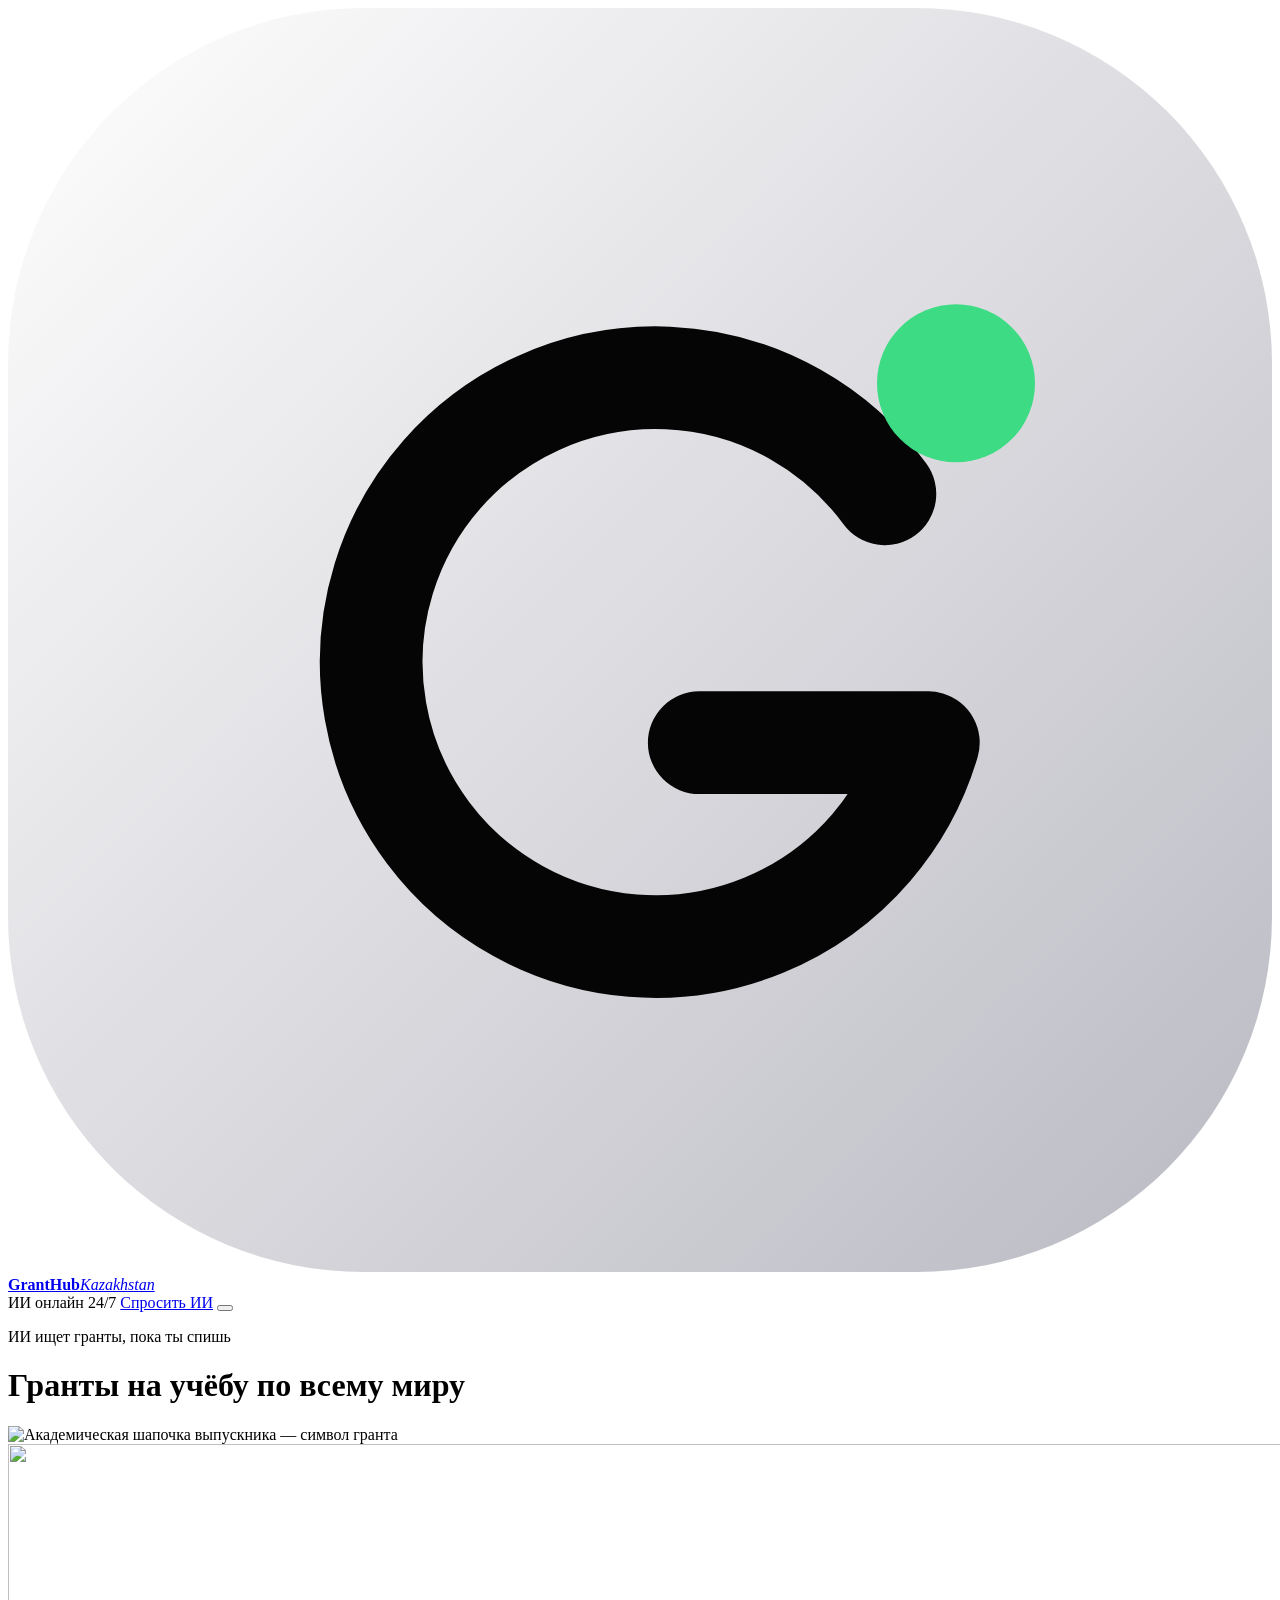
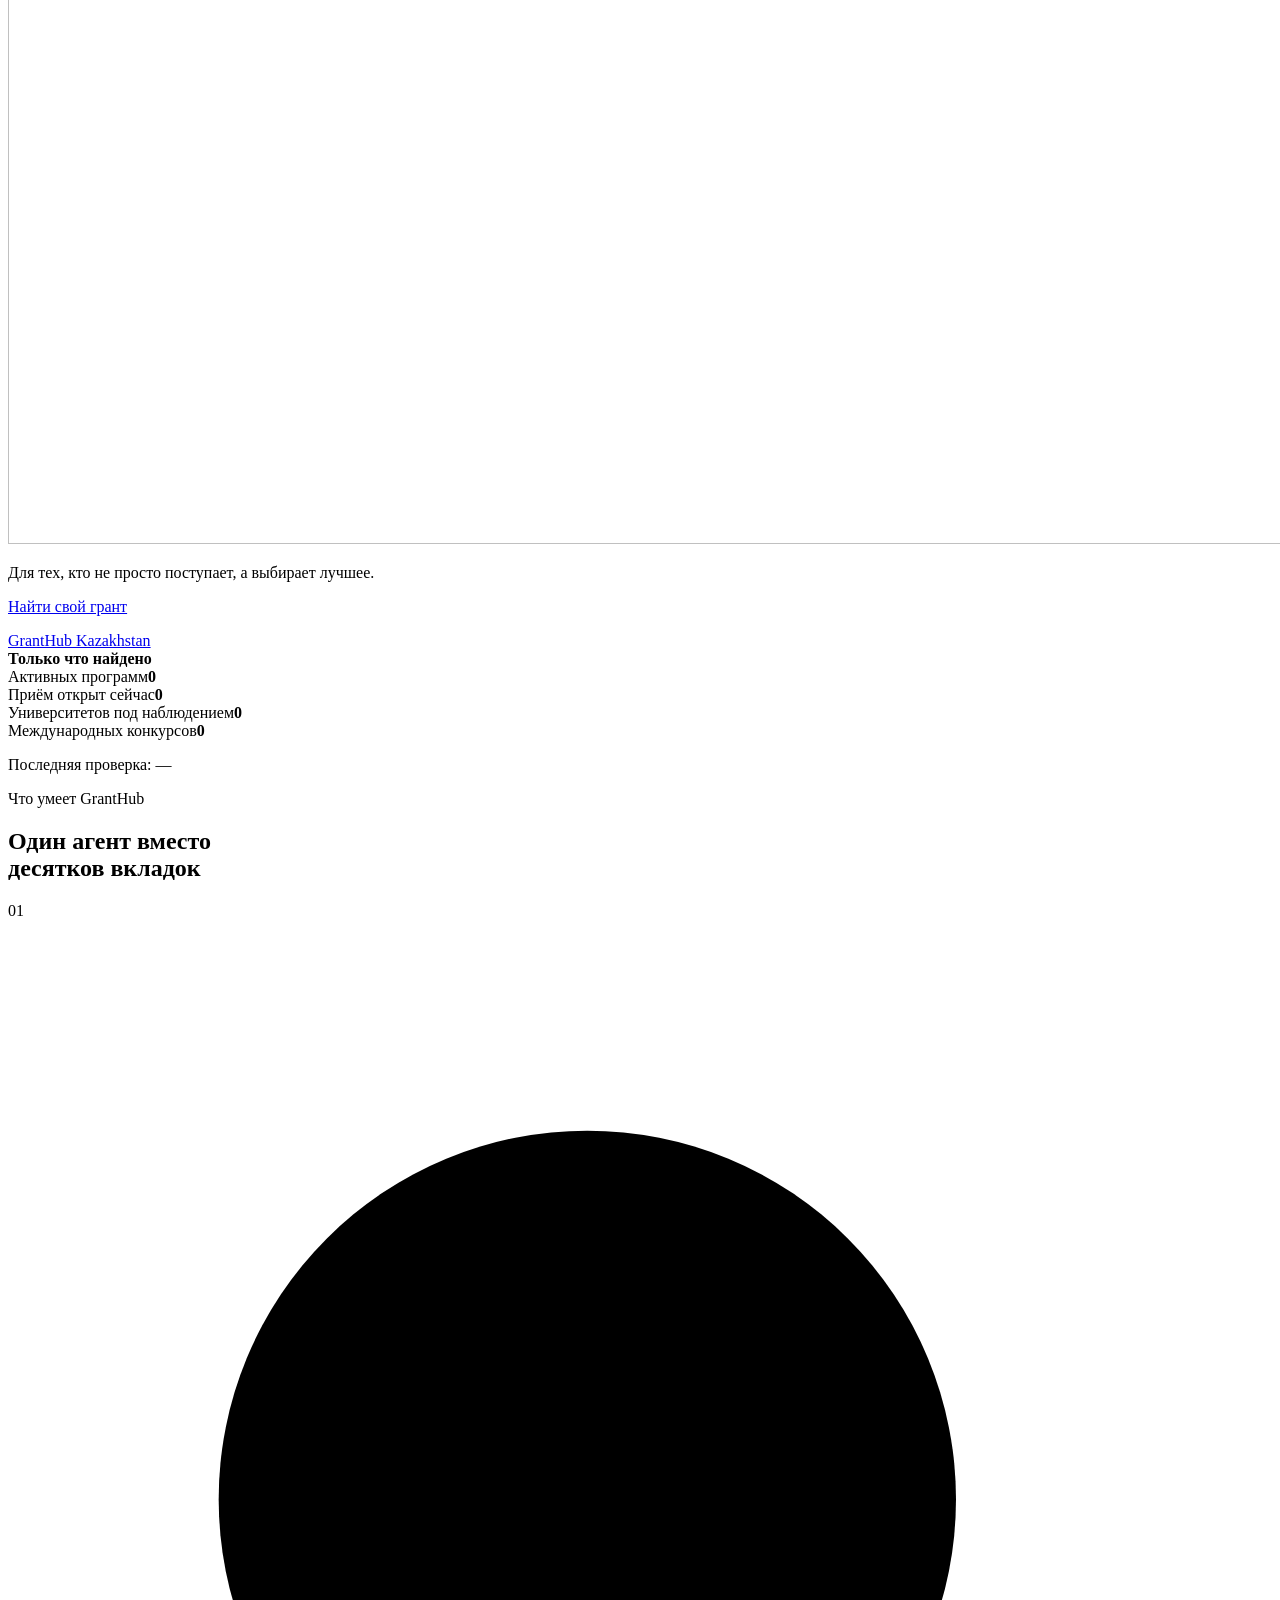
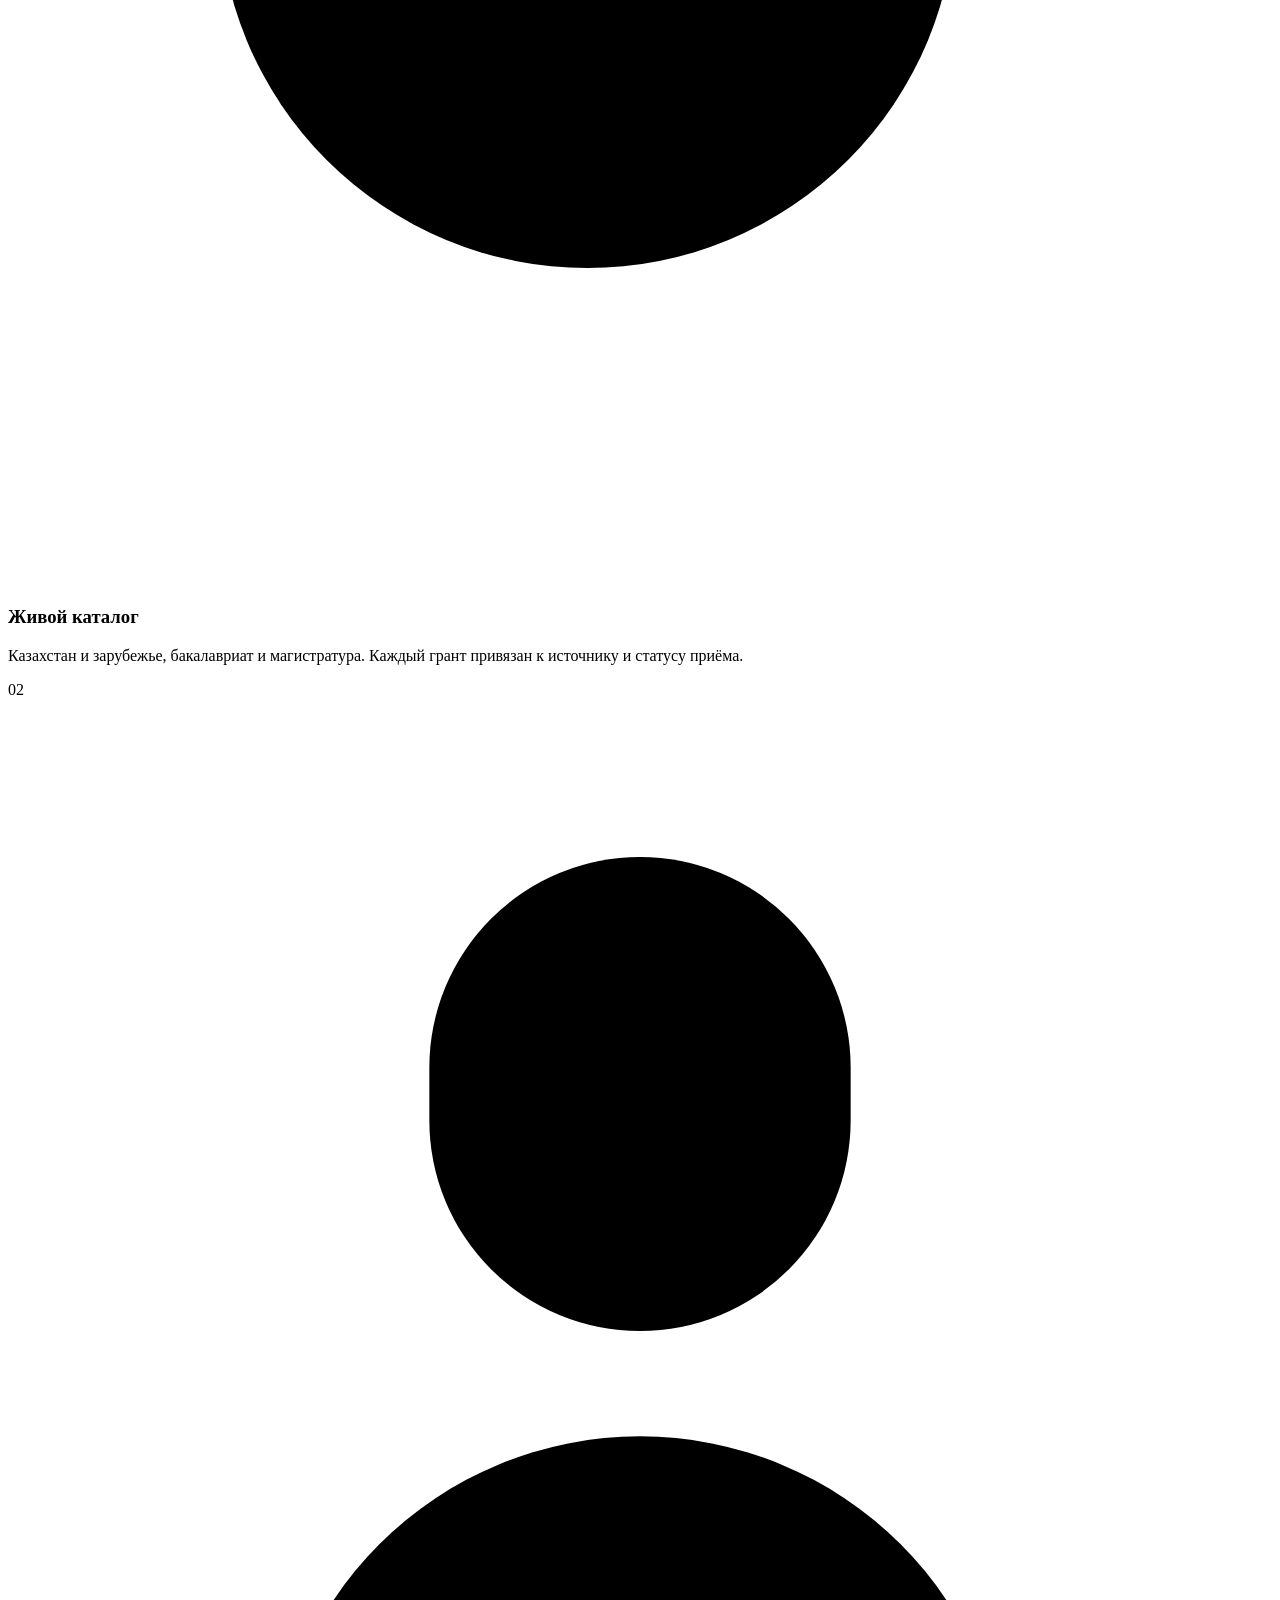
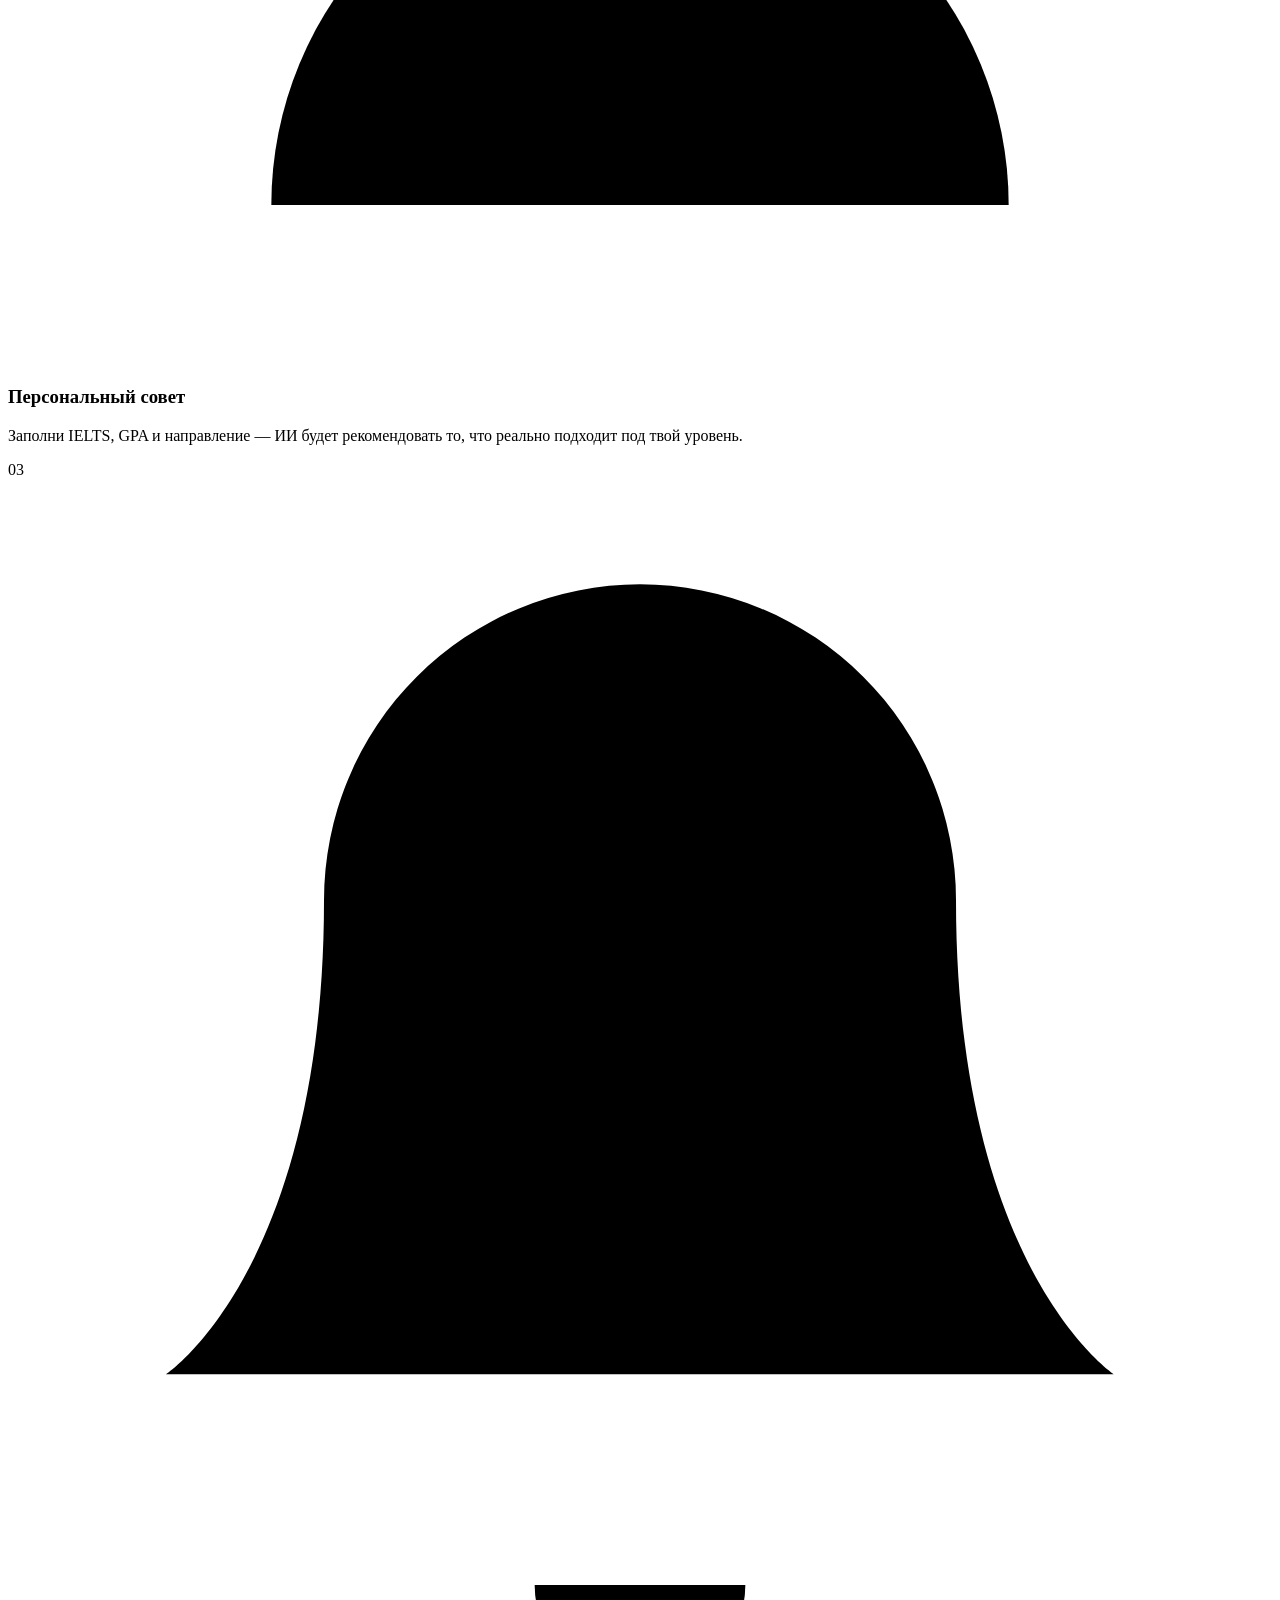
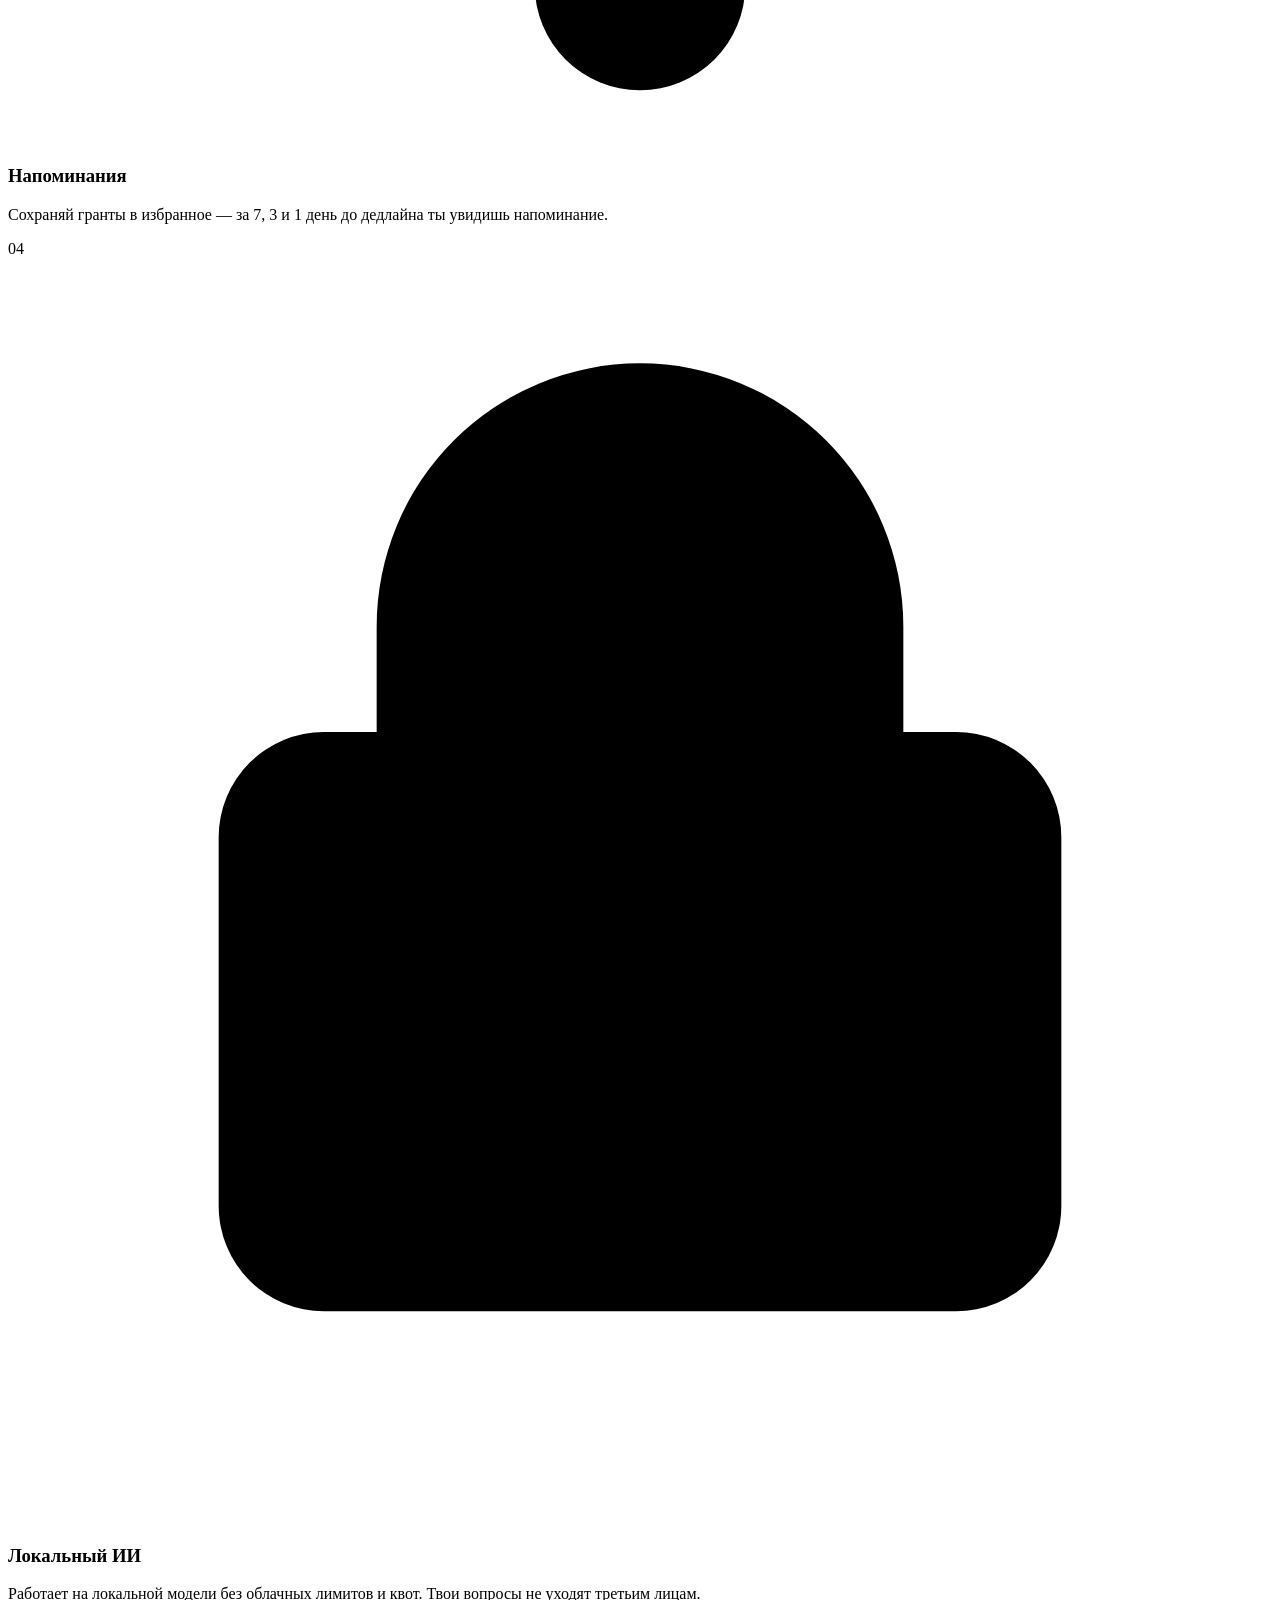
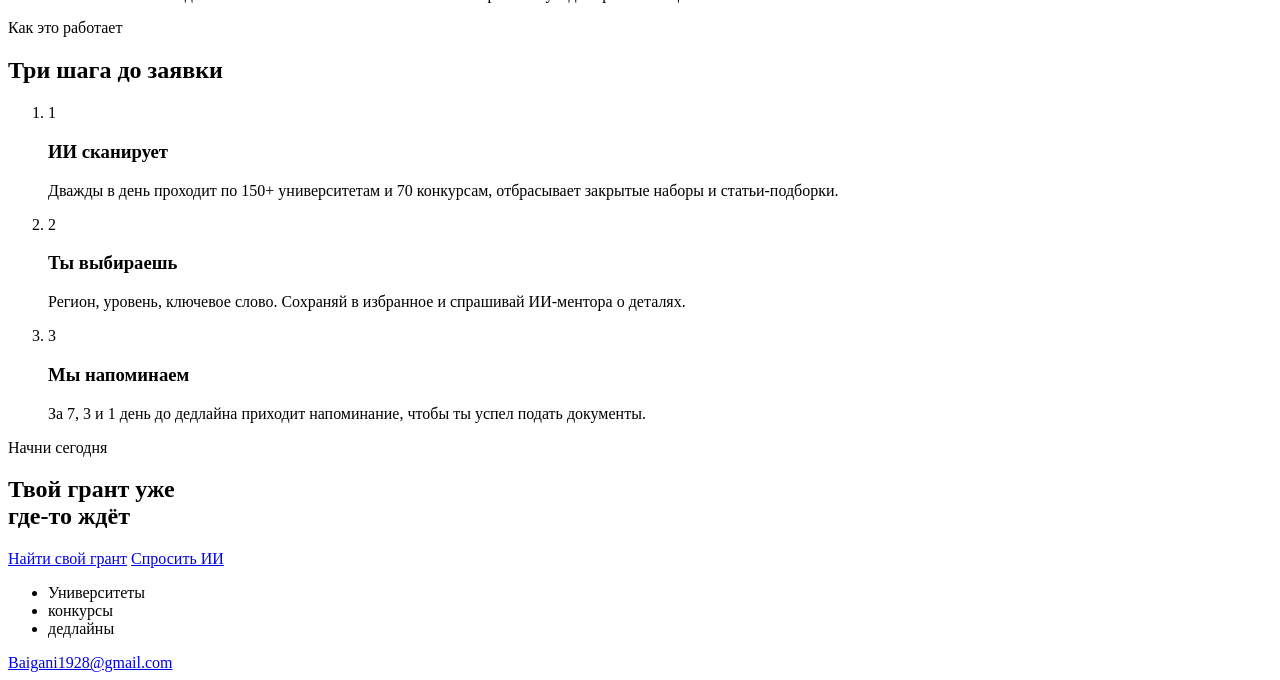
==== website/static/landing/index.html @ 039bab93 "GrantHub: бот, сайт и сканер грантов Текущее состояние проекта: каталог с разделением Казахстан/зару" ====
<!DOCTYPE html>
<html lang="ru">
<head>
<meta charset="UTF-8">
<meta name="viewport" content="width=device-width, initial-scale=1.0">
<title>GrantHub — гранты на учёбу по всему миру</title>
<meta name="description" content="ИИ-агент, который дважды в день сканирует 150+ университетов и 70 международных конкурсов и находит гранты и стипендии для тебя.">
<link rel="preconnect" href="https://fonts.googleapis.com">
<link rel="preconnect" href="https://fonts.gstatic.com" crossorigin>
<link href="https://fonts.googleapis.com/css2?family=Inter:wght@300;400;500&display=swap" rel="stylesheet">
<script src="https://cdn.tailwindcss.com"></script>
<script>
  tailwind.config = {
    theme: { extend: {
      fontFamily: { sans: ['Inter', 'system-ui', 'sans-serif'] },
      colors: { ink: '#050505', online: '#3ddc84', accent: '#f5b301' },
      letterSpacing: { tightest: '-0.03em', wide2: '0.15em' },
    } },
  };
</script>
<link rel="stylesheet" href="/static/landing/landing.css?v=7">
<link rel="icon" href="data:image/svg+xml,<svg xmlns='http://www.w3.org/2000/svg' viewBox='0 0 100 100'><text y='.9em' font-size='90'>🎓</text></svg>">
</head>
<body class="bg-ink text-white font-sans antialiased">

<!-- Blurred, darkened copy of the screen behind the framed "screen" (mockup effect) -->
<div class="mockup-bg" aria-hidden="true">
  <div class="mockup-bg__inner" id="mockupBg"></div>
</div>

<!-- Intro overlay: page starts blurred & dark, then de-blurs -->
<div class="intro" id="intro" aria-hidden="true"></div>

<div class="stage">
  <div class="screen" id="screen">
    <div class="screen__vignette" aria-hidden="true"></div>
    <div class="screen__glow" aria-hidden="true"></div>

    <!-- ================= NAVBAR ================= -->
    <header class="nav" id="nav">
      <a href="#" class="nav__brand" data-t="brandLink" aria-label="GrantHub">
        <span class="nav__logo" aria-hidden="true"><svg class="logo" viewBox="0 0 32 32" aria-hidden="true"><defs><linearGradient id="lgl" x1="0" y1="0" x2="1" y2="1"><stop offset="0" stop-color="#ffffff"/><stop offset="1" stop-color="#b9b9c2"/></linearGradient></defs><rect width="32" height="32" rx="9" fill="url(#lgl)"/><path d="M22.2 12.3a7.2 7.2 0 1 0 1.1 6.3H17.5" fill="none" stroke="#050505" stroke-width="2.6" stroke-linecap="round" stroke-linejoin="round"/><circle cx="24" cy="9.5" r="2" fill="#3ddc84"/></svg></span>
        <span class="nav__brand-text"><b data-t="brandTop">GrantHub</b><i data-t="brandBottom">Kazakhstan</i></span>
      </a>

      <nav class="nav__links" id="navLinks" aria-label="Основное меню"></nav>

      <div class="nav__right">
        <span class="pill pill--dark"><span class="dot-online" aria-hidden="true"></span><span data-t="concierge">ИИ онлайн 24/7</span></span>
        <span id="langBox"></span>
        <a class="pill pill--white" id="navCta" data-t="navCta" href="/app#chat">Спросить ИИ</a>
        <button class="burger" id="burger" aria-label="Меню" aria-expanded="false"><span></span><span></span></button>
      </div>
    </header>

    <!-- Mobile menu -->
    <div class="mobile-menu" id="mobileMenu" hidden></div>

    <!-- ================= HERO ================= -->
    <main class="hero">
      <p class="hero__eyebrow" id="eyebrow" data-t="eyebrow">ИИ ищет гранты, пока ты спишь</p>

      <h1 class="hero__title" id="title">
        <span class="hero__line"><span data-t="titleLine1">Гранты на учёбу</span></span>
        <span class="hero__line"><span data-t="titleLine2">по всему миру</span></span>
      </h1>

      <!-- Hero object (replace /static/landing/assets/hero.png with your own transparent PNG) -->
      <div class="hero__object" id="heroObject">
        <div class="dust" id="dust" aria-hidden="true"></div>
        <img id="heroImg" class="hero__img" src="/static/landing/assets/hero.svg" alt="Академическая шапочка выпускника — символ гранта" loading="eager" decoding="async" width="1600" height="700">
        <div class="hero__reflection" id="reflection" aria-hidden="true">
          <img class="hero__img" src="/static/landing/assets/hero.svg" alt="" aria-hidden="true" loading="lazy" decoding="async" width="1600" height="700">
        </div>
      </div>

      <!-- Glass cards -->
      <aside class="cards" id="cards" aria-label="Ключевые цифры"></aside>
      <p class="hero__note" id="note" data-t="note">Для тех, кто не просто поступает, а выбирает лучшее.</p>

      <!-- CTA -->
      <a class="cta" id="cta" data-t="cta" href="/app#catalog">Найти свой грант</a>
    </main>

    <!-- ================= CONTACT SLIDE ================= -->
    <div class="slide" id="contactSlide" hidden role="dialog" aria-modal="true" aria-labelledby="contactTitle">
      <div class="slide__panel">
        <button class="slide__close" id="contactClose" aria-label="Закрыть"><span></span><span></span></button>
        <span class="chip-ol"><span class="dot-online" aria-hidden="true"></span>Отвечаем в течение дня</span>
        <h2 class="slide__title" id="contactTitle">Свяжись с нами</h2>
        <p class="slide__text" id="contactText"></p>
        <a class="slide__email" id="contactEmail" href="#"></a>
        <div class="slide__actions">
          <button class="pill pill--white" id="copyEmail">Скопировать почту</button>
          <a class="pill pill--dark" id="contactTg" href="#" target="_blank" rel="noopener">Telegram-бот</a>
        </div>
        <ul class="slide__meta"><li>Казахстан</li><li>GrantHub Kazakhstan</li></ul>
      </div>
    </div>

    <!-- ================= FOOTER ROW ================= -->
    <footer class="foot" id="foot">
      <ul class="foot__words" id="footWords"></ul>
      <a href="#" class="foot__brand" data-t="footBrand">GrantHub Kazakhstan</a>
    </footer>
  </div>
</div>

<!-- ================= BELOW THE FOLD: stats, features, how it works, CTA ================= -->
<section class="below" id="info">
  <div class="wrap">
    <div class="live rv" id="live">
      <div class="live__head"><span class="live__dot"></span><b id="liveTitle">Только что найдено</b><span class="live__scan" id="liveScan"></span></div>
      <div class="live__track"><div class="live__marquee" id="liveMarquee"></div></div>
    </div>
  </div>
  <div class="wrap">
    <div class="stats" id="stats">
      <div class="stat-card rv"><span class="stat-label">Активных программ</span><b class="stat-num" data-count="active_total">0</b></div>
      <div class="stat-card rv"><span class="stat-label">Приём открыт сейчас</span><b class="stat-num stat-num--green" data-count="open_now">0</b></div>
      <div class="stat-card rv"><span class="stat-label">Университетов под наблюдением</span><b class="stat-num" data-count="universities">0</b></div>
      <div class="stat-card rv"><span class="stat-label">Международных конкурсов</span><b class="stat-num" data-count="programs">0</b></div>
    </div>
    <p class="stats-foot rv" id="statsFoot">Последняя проверка: —</p>
  </div>

  <div class="wrap">
    <header class="sec-head rv">
      <p class="sec-eyebrow">Что умеет GrantHub</p>
      <h2 class="sec-title">Один агент вместо<br>десятков вкладок</h2>
    </header>
    <div class="features">
      <article class="feat rv">
        <span class="feat-idx">01</span>
        <span class="feat-icon"><svg viewBox="0 0 24 24"><circle cx="11" cy="11" r="7"/><path d="m20 20-3.5-3.5"/></svg></span>
        <h3>Живой каталог</h3><p>Казахстан и зарубежье, бакалавриат и магистратура. Каждый грант привязан к источнику и статусу приёма.</p>
      </article>
      <article class="feat rv">
        <span class="feat-idx">02</span>
        <span class="feat-icon"><svg viewBox="0 0 24 24"><path d="M12 3a4 4 0 0 1 4 4v1a4 4 0 0 1-8 0V7a4 4 0 0 1 4-4Z"/><path d="M5 21a7 7 0 0 1 14 0"/></svg></span>
        <h3>Персональный совет</h3><p>Заполни IELTS, GPA и направление — ИИ будет рекомендовать то, что реально подходит под твой уровень.</p>
      </article>
      <article class="feat rv">
        <span class="feat-idx">03</span>
        <span class="feat-icon"><svg viewBox="0 0 24 24"><path d="M6 8a6 6 0 0 1 12 0c0 7 3 9 3 9H3s3-2 3-9"/><path d="M10 21a2 2 0 0 0 4 0"/></svg></span>
        <h3>Напоминания</h3><p>Сохраняй гранты в избранное — за 7, 3 и 1 день до дедлайна ты увидишь напоминание.</p>
      </article>
      <article class="feat rv">
        <span class="feat-idx">04</span>
        <span class="feat-icon"><svg viewBox="0 0 24 24"><path d="M12 2a5 5 0 0 1 5 5v2h1a2 2 0 0 1 2 2v7a2 2 0 0 1-2 2H6a2 2 0 0 1-2-2v-7a2 2 0 0 1 2-2h1V7a5 5 0 0 1 5-5Z"/><circle cx="9" cy="14" r="1"/><circle cx="15" cy="14" r="1"/></svg></span>
        <h3>Локальный ИИ</h3><p>Работает на локальной модели без облачных лимитов и квот. Твои вопросы не уходят третьим лицам.</p>
      </article>
    </div>
  </div>

  <div class="wrap">
    <header class="sec-head rv">
      <p class="sec-eyebrow">Как это работает</p>
      <h2 class="sec-title">Три шага до заявки</h2>
    </header>
    <ol class="steps-row">
      <li class="rv"><span class="step-num">1</span><h3>ИИ сканирует</h3><p>Дважды в день проходит по 150+ университетам и 70 конкурсам, отбрасывает закрытые наборы и статьи-подборки.</p></li>
      <li class="rv"><span class="step-num">2</span><h3>Ты выбираешь</h3><p>Регион, уровень, ключевое слово. Сохраняй в избранное и спрашивай ИИ-ментора о деталях.</p></li>
      <li class="rv"><span class="step-num">3</span><h3>Мы напоминаем</h3><p>За 7, 3 и 1 день до дедлайна приходит напоминание, чтобы ты успел подать документы.</p></li>
    </ol>
  </div>

  <div class="wrap">
    <div class="final rv">
      <p class="sec-eyebrow">Начни сегодня</p>
      <h2 class="sec-title">Твой грант уже<br>где-то ждёт</h2>
      <div class="final-actions">
        <a class="cta cta--inline" href="/app#catalog">Найти свой грант</a>
        <a class="pill pill--dark pill--lg" href="/app#chat">Спросить ИИ</a>
      </div>
    </div>
    <footer class="below-foot">
      <ul class="foot__words"><li>Университеты</li><li>конкурсы</li><li>дедлайны</li></ul>
      <a href="#contact" data-slide="contact">Baigani1928@gmail.com</a>
    </footer>
  </div>
</section>

<script src="/static/i18n.js?v=7"></script>
<script src="/static/landing/landing.js?v=7"></script>
</body>
</html>
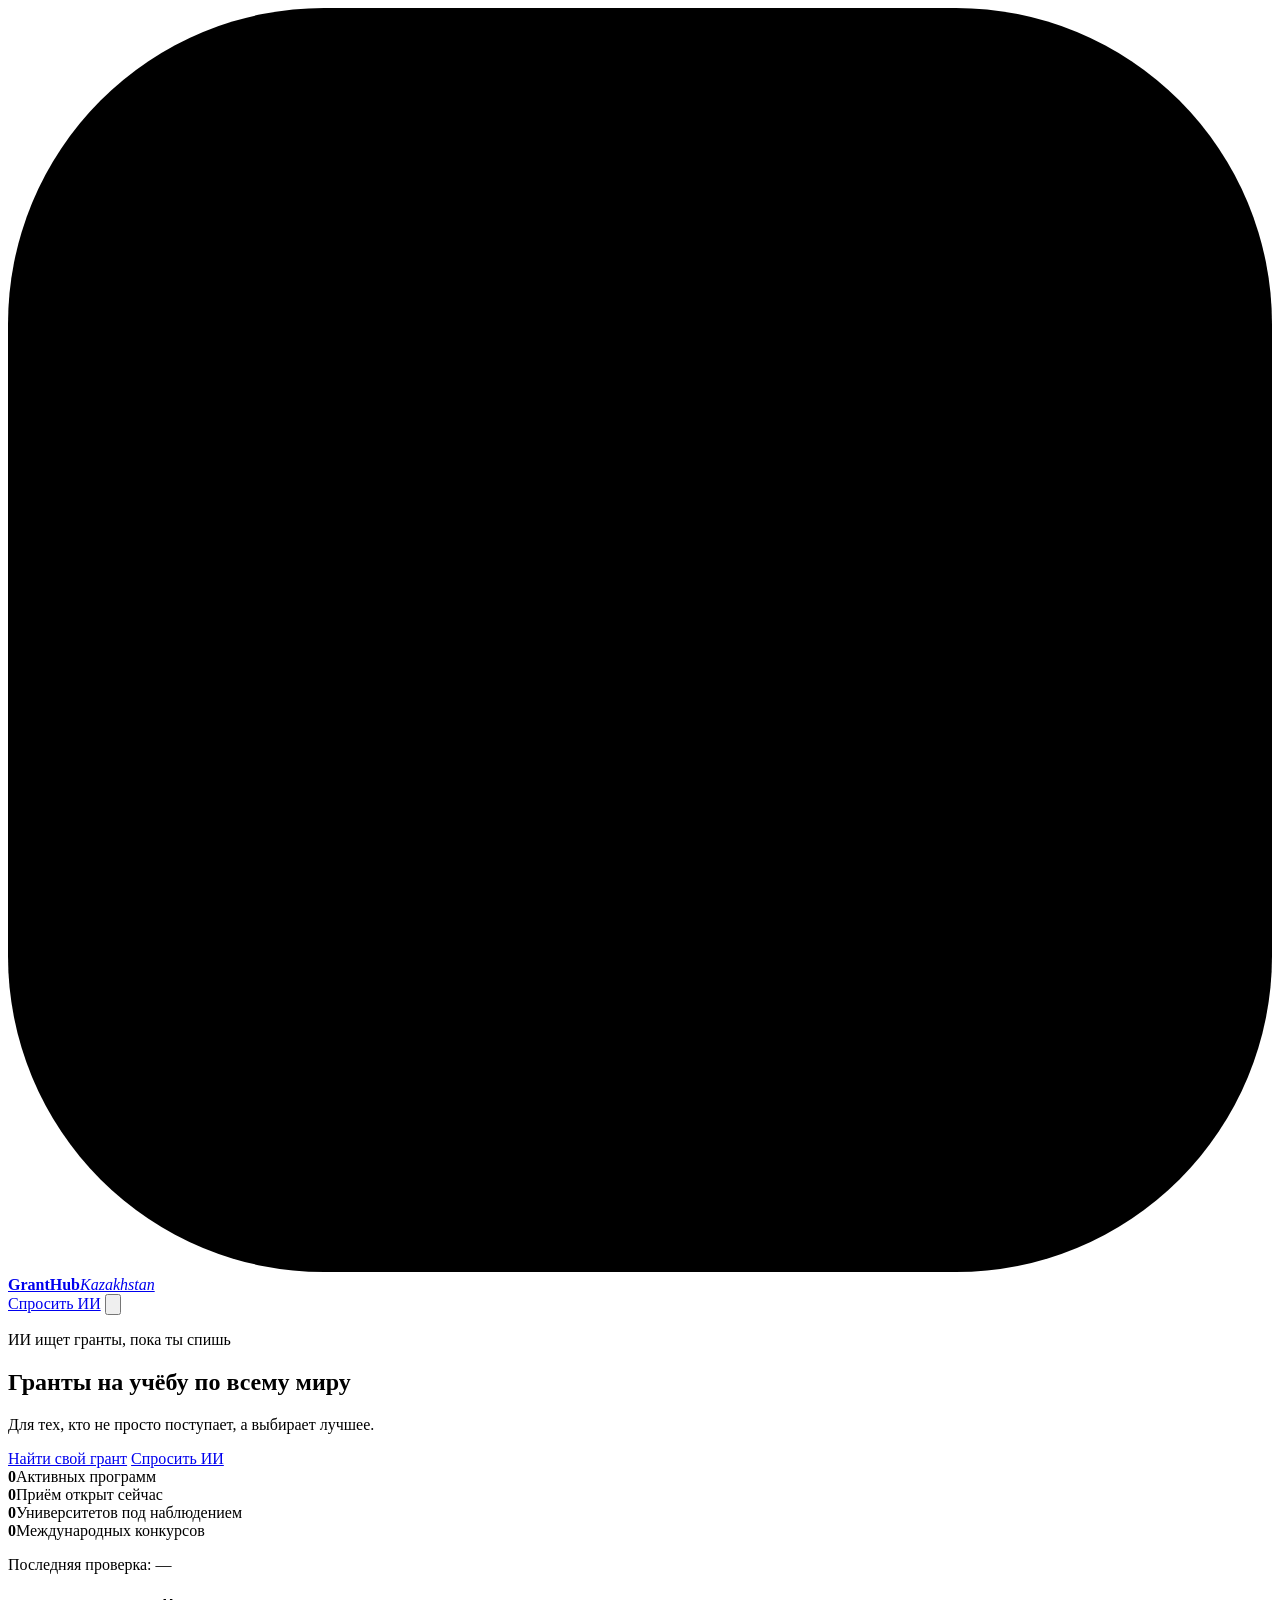
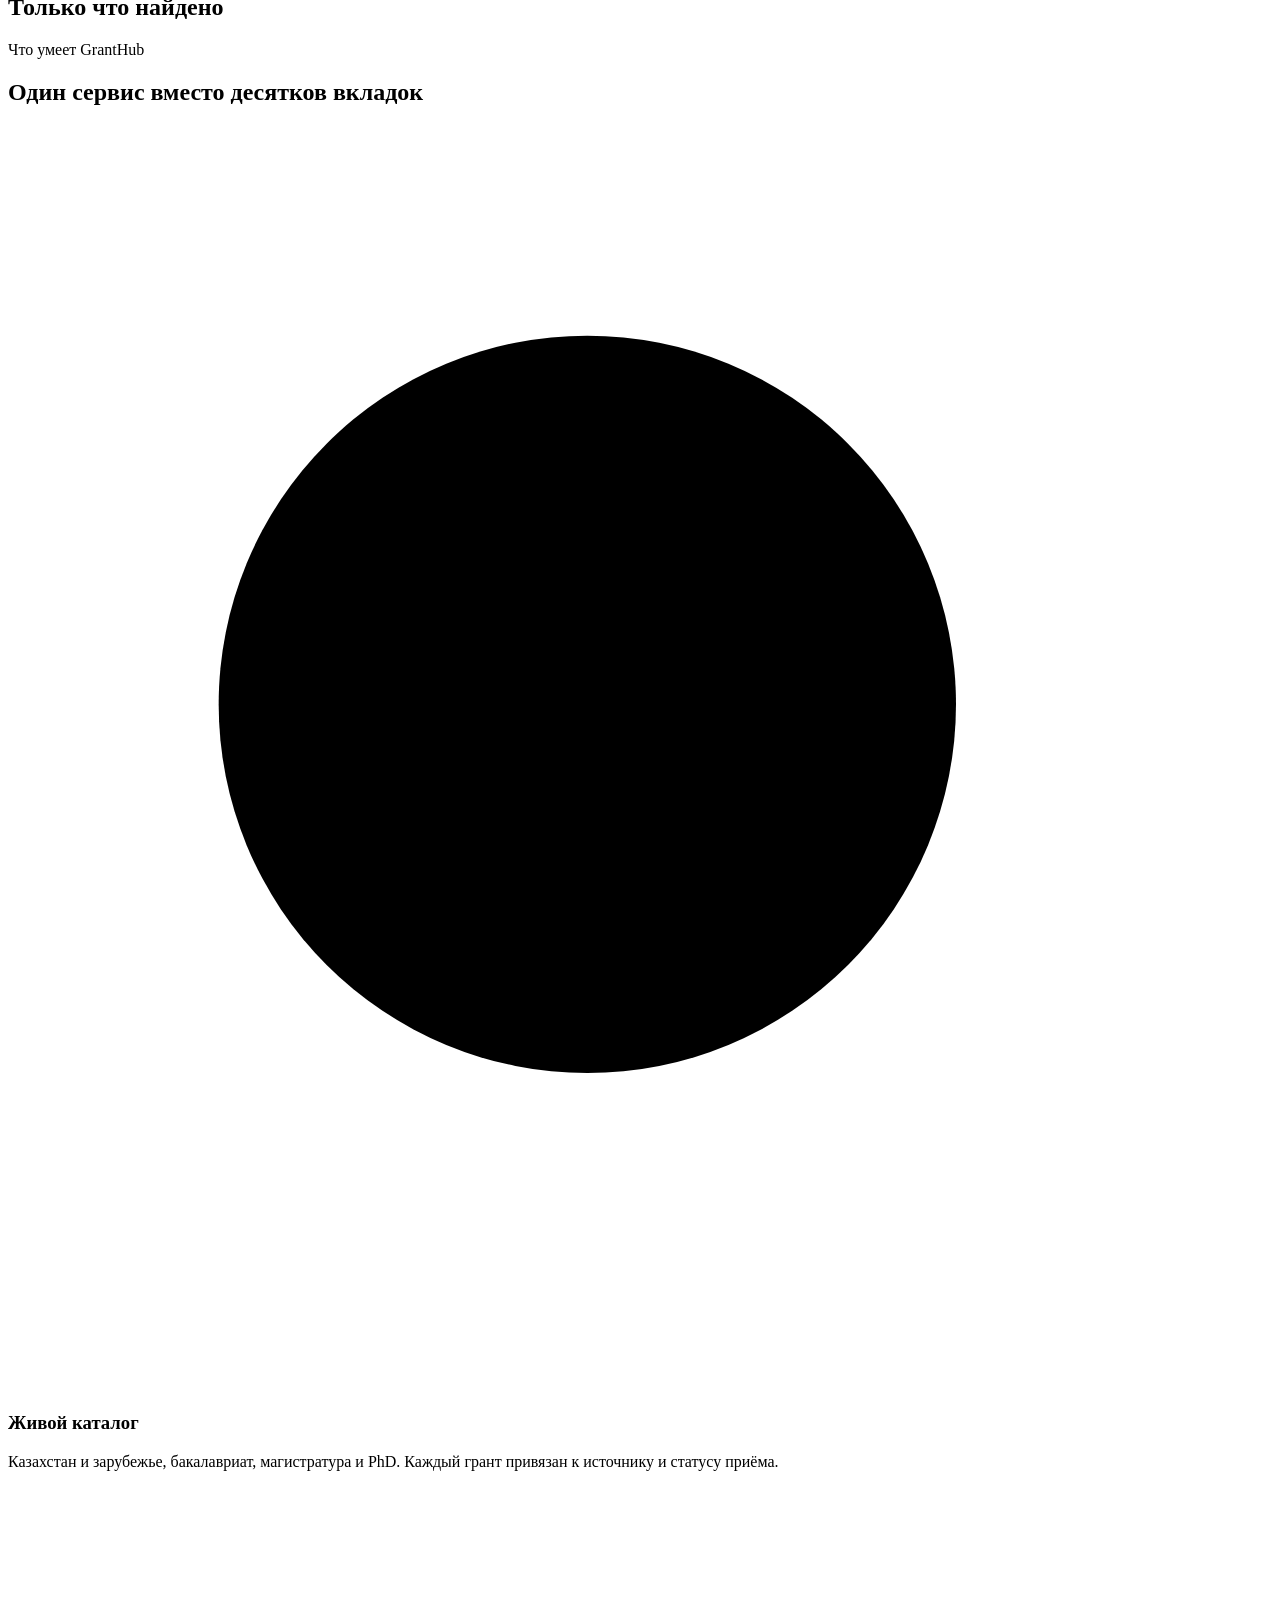
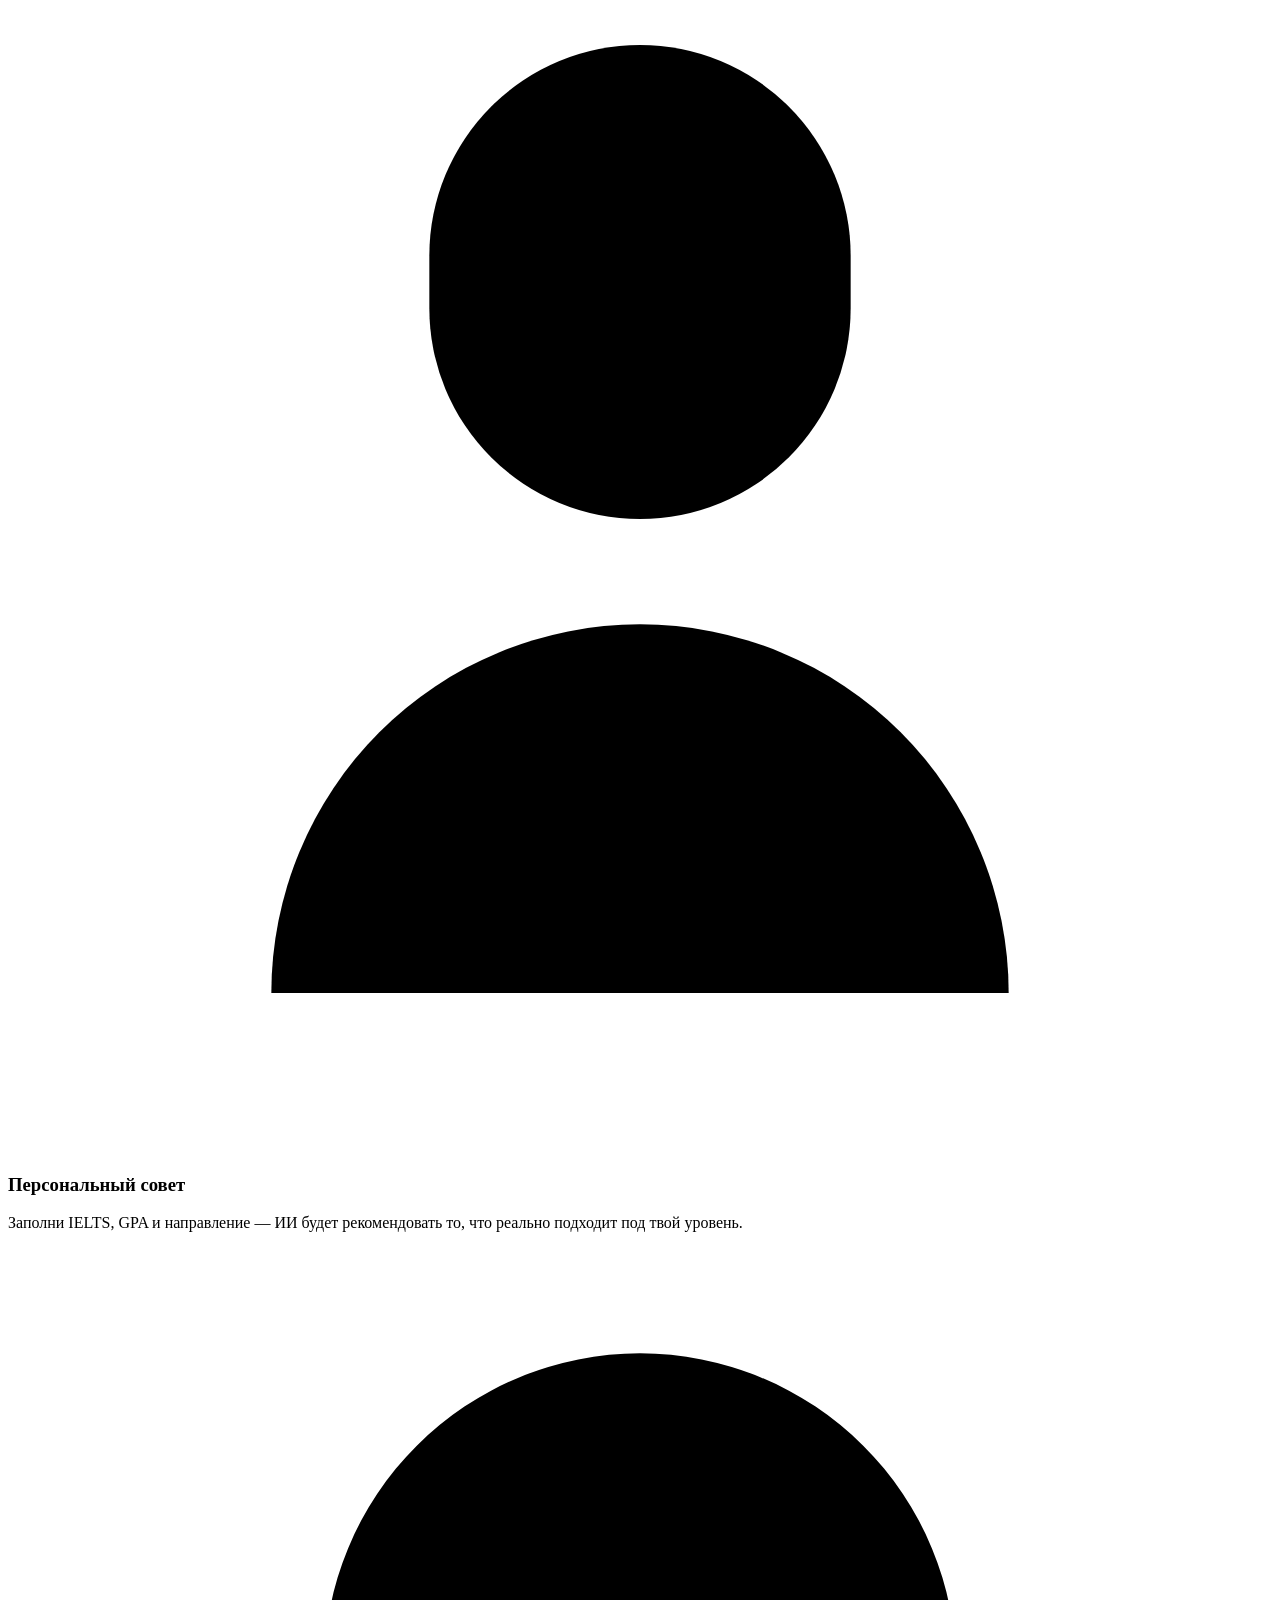
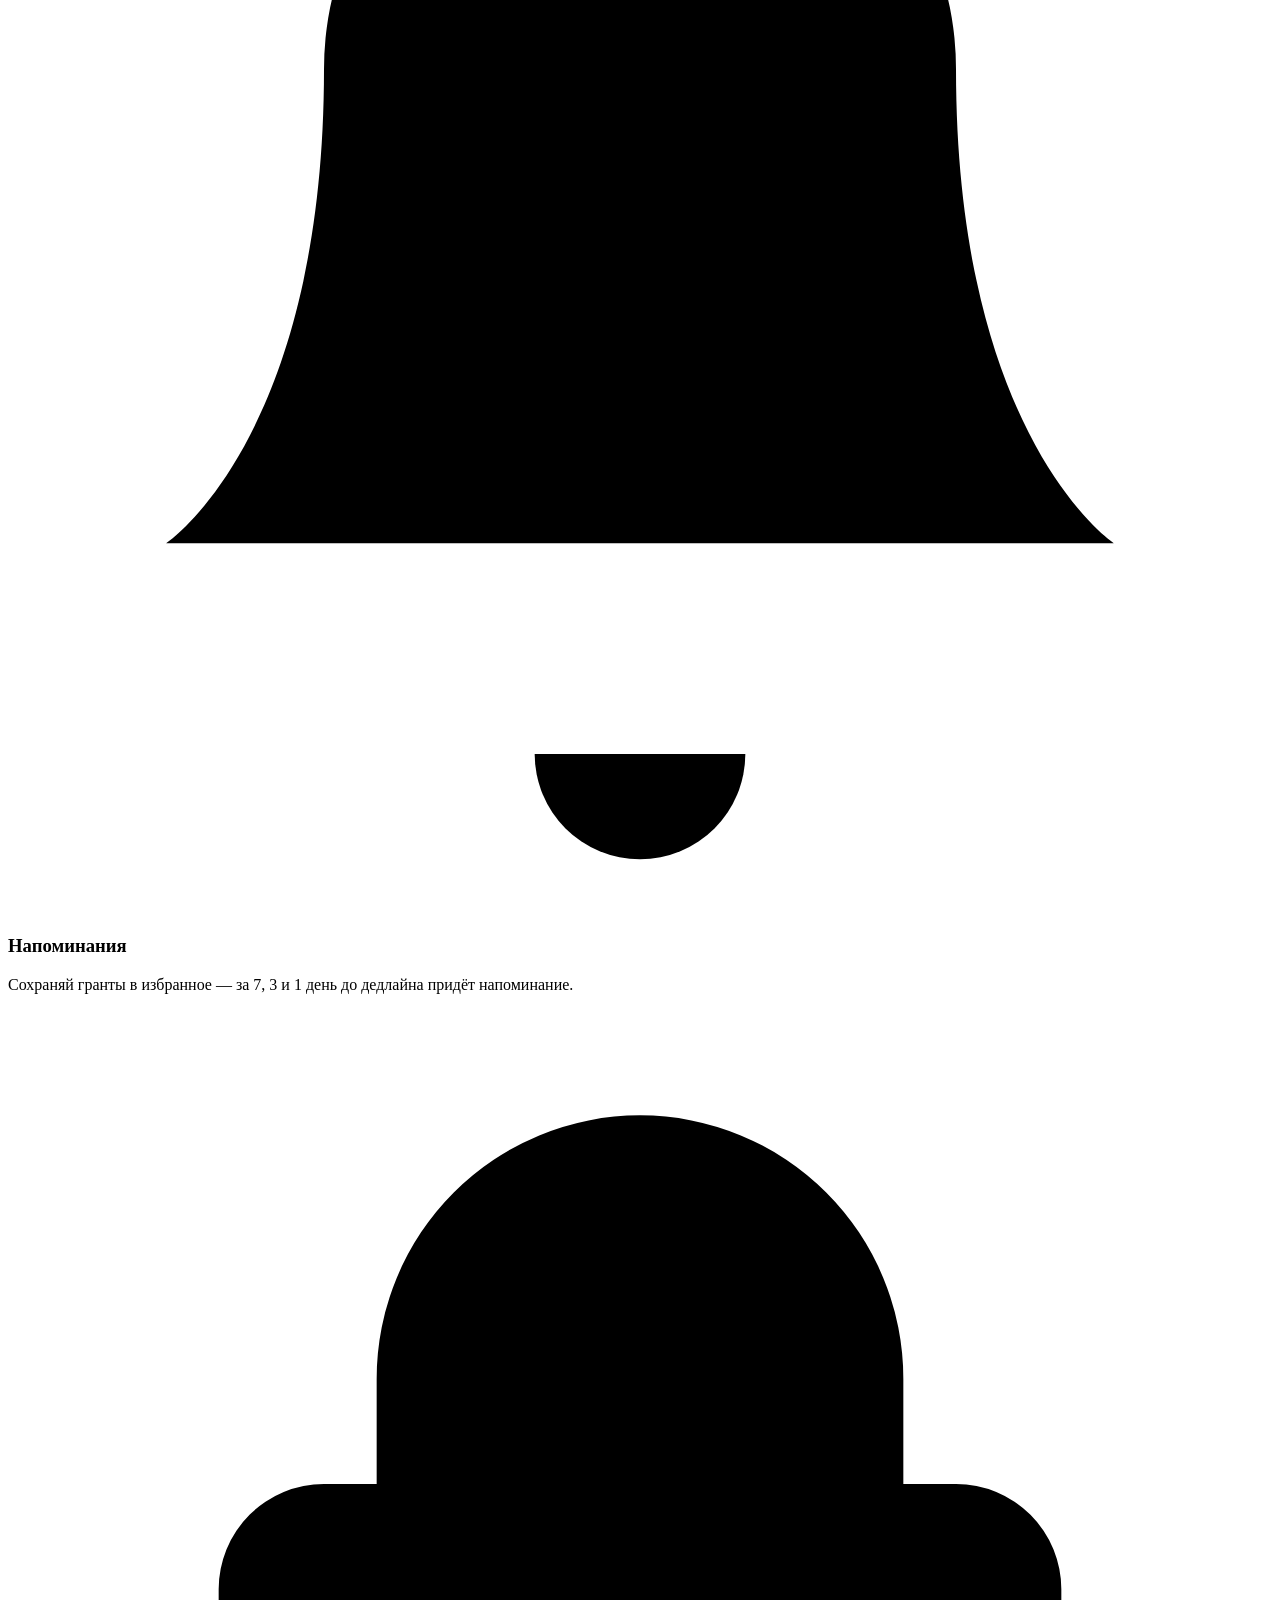
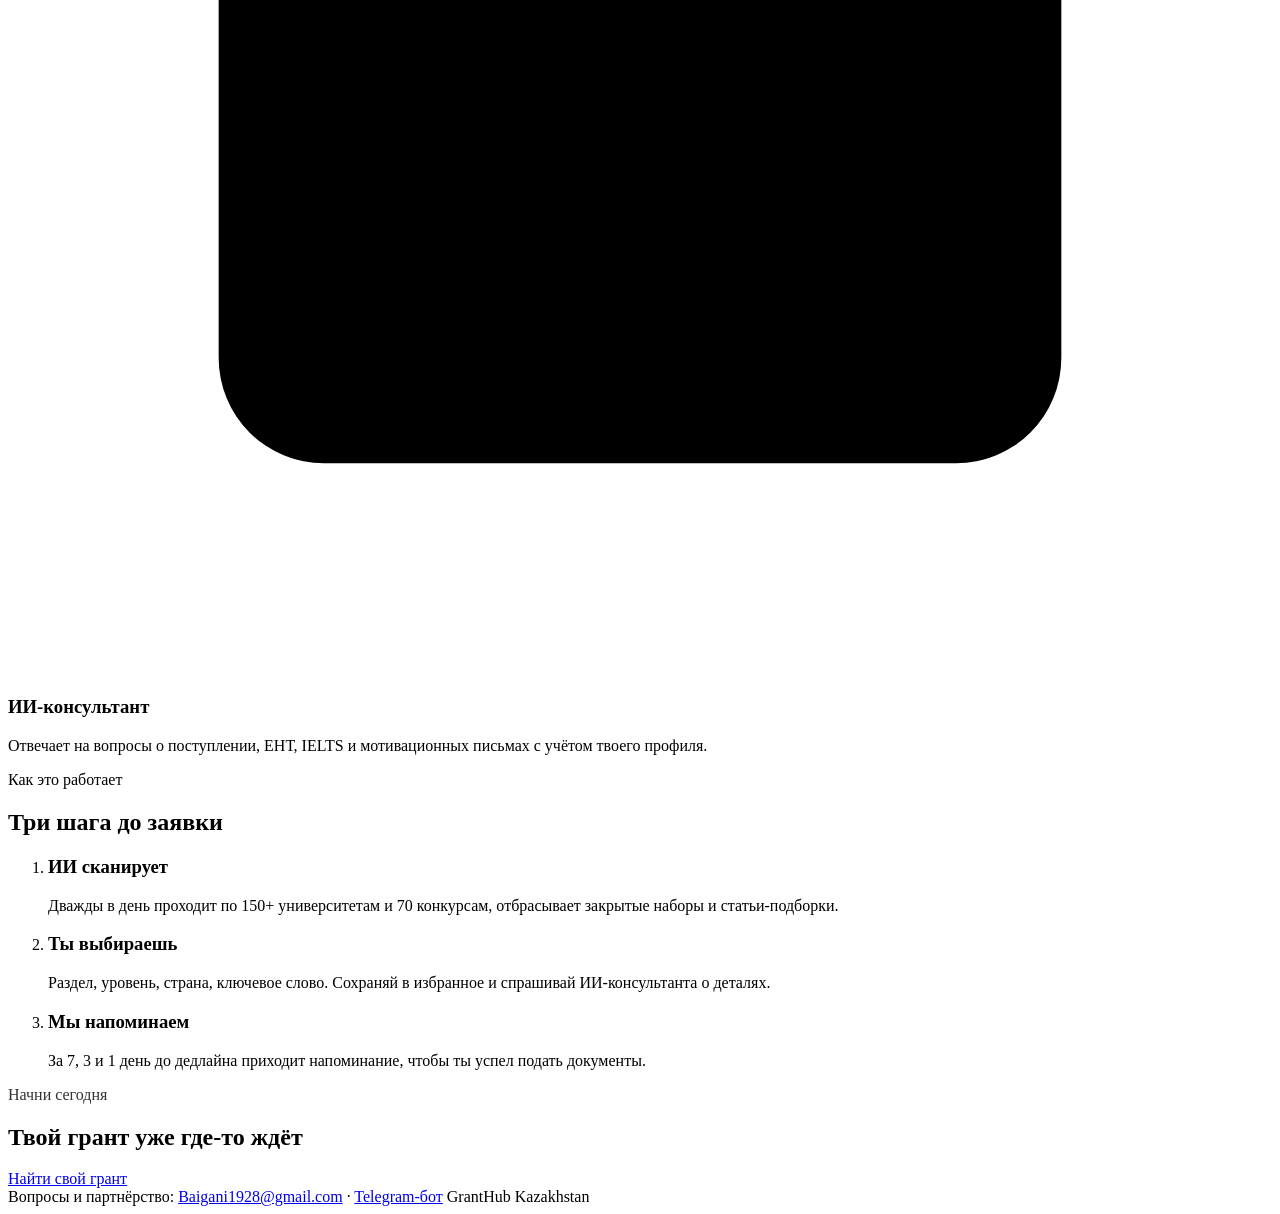
==== commit 3cbbd4ad: "Новый визуальный стиль: светлая тема, спокойная типографика, без «неонового» декора - app.css перепи" ====
--- a/website/static/landing/index.html
+++ b/website/static/landing/index.html
@@ -4,184 +4,103 @@
 <meta charset="UTF-8">
 <meta name="viewport" content="width=device-width, initial-scale=1.0">
 <title>GrantHub — гранты на учёбу по всему миру</title>
-<meta name="description" content="ИИ-агент, который дважды в день сканирует 150+ университетов и 70 международных конкурсов и находит гранты и стипендии для тебя.">
+<meta name="description" content="Каталог актуальных грантов и стипендий для студентов из Казахстана: университеты, международные конкурсы, дедлайны и напоминания.">
 <link rel="preconnect" href="https://fonts.googleapis.com">
 <link rel="preconnect" href="https://fonts.gstatic.com" crossorigin>
-<link href="https://fonts.googleapis.com/css2?family=Inter:wght@300;400;500&display=swap" rel="stylesheet">
-<script src="https://cdn.tailwindcss.com"></script>
-<script>
-  tailwind.config = {
-    theme: { extend: {
-      fontFamily: { sans: ['Inter', 'system-ui', 'sans-serif'] },
-      colors: { ink: '#050505', online: '#3ddc84', accent: '#f5b301' },
-      letterSpacing: { tightest: '-0.03em', wide2: '0.15em' },
-    } },
-  };
-</script>
-<link rel="stylesheet" href="/static/landing/landing.css?v=7">
-<link rel="icon" href="data:image/svg+xml,<svg xmlns='http://www.w3.org/2000/svg' viewBox='0 0 100 100'><text y='.9em' font-size='90'>🎓</text></svg>">
+<link href="https://fonts.googleapis.com/css2?family=Inter:wght@400;500;600&display=swap" rel="stylesheet">
+<link rel="stylesheet" href="/static/app.css?v=13">
+<link rel="icon" href="/static/landing/assets/favicon.svg" type="image/svg+xml">
 </head>
-<body class="bg-ink text-white font-sans antialiased">
+<body>
 
-<!-- Blurred, darkened copy of the screen behind the framed "screen" (mockup effect) -->
-<div class="mockup-bg" aria-hidden="true">
-  <div class="mockup-bg__inner" id="mockupBg"></div>
-</div>
+<header class="topbar">
+  <a class="brand" href="/" aria-label="GrantHub">
+    <span class="brand-mark"><svg class="logo" viewBox="0 0 32 32" aria-hidden="true"><rect width="32" height="32" rx="8"/><path d="M22.2 12.3a7.2 7.2 0 1 0 0 7.4M16 16h6.5" stroke-width="2.4"/></svg></span>
+    <span class="brand-text"><b>GrantHub</b><i id="brandBottom">Kazakhstan</i></span>
+  </a>
+  <nav class="nav" id="navLinks" aria-label="Основное меню"></nav>
+  <div class="topbar-actions">
+    <span id="langBox"></span>
+    <a class="pill pill--white" id="navCta" href="/app#chat">Спросить ИИ</a>
+    <button class="icon-btn menu-btn" id="burger" aria-label="Меню" aria-expanded="false"><svg viewBox="0 0 24 24"><path d="M4 8h16M4 16h16"/></svg></button>
+  </div>
+</header>
 
-<!-- Intro overlay: page starts blurred & dark, then de-blurs -->
-<div class="intro" id="intro" aria-hidden="true"></div>
-
-<div class="stage">
-  <div class="screen" id="screen">
-    <div class="screen__vignette" aria-hidden="true"></div>
-    <div class="screen__glow" aria-hidden="true"></div>
-
-    <!-- ================= NAVBAR ================= -->
-    <header class="nav" id="nav">
-      <a href="#" class="nav__brand" data-t="brandLink" aria-label="GrantHub">
-        <span class="nav__logo" aria-hidden="true"><svg class="logo" viewBox="0 0 32 32" aria-hidden="true"><defs><linearGradient id="lgl" x1="0" y1="0" x2="1" y2="1"><stop offset="0" stop-color="#ffffff"/><stop offset="1" stop-color="#b9b9c2"/></linearGradient></defs><rect width="32" height="32" rx="9" fill="url(#lgl)"/><path d="M22.2 12.3a7.2 7.2 0 1 0 1.1 6.3H17.5" fill="none" stroke="#050505" stroke-width="2.6" stroke-linecap="round" stroke-linejoin="round"/><circle cx="24" cy="9.5" r="2" fill="#3ddc84"/></svg></span>
-        <span class="nav__brand-text"><b data-t="brandTop">GrantHub</b><i data-t="brandBottom">Kazakhstan</i></span>
-      </a>
-
-      <nav class="nav__links" id="navLinks" aria-label="Основное меню"></nav>
-
-      <div class="nav__right">
-        <span class="pill pill--dark"><span class="dot-online" aria-hidden="true"></span><span data-t="concierge">ИИ онлайн 24/7</span></span>
-        <span id="langBox"></span>
-        <a class="pill pill--white" id="navCta" data-t="navCta" href="/app#chat">Спросить ИИ</a>
-        <button class="burger" id="burger" aria-label="Меню" aria-expanded="false"><span></span><span></span></button>
-      </div>
-    </header>
-
-    <!-- Mobile menu -->
-    <div class="mobile-menu" id="mobileMenu" hidden></div>
-
-    <!-- ================= HERO ================= -->
-    <main class="hero">
-      <p class="hero__eyebrow" id="eyebrow" data-t="eyebrow">ИИ ищет гранты, пока ты спишь</p>
-
-      <h1 class="hero__title" id="title">
-        <span class="hero__line"><span data-t="titleLine1">Гранты на учёбу</span></span>
-        <span class="hero__line"><span data-t="titleLine2">по всему миру</span></span>
-      </h1>
-
-      <!-- Hero object (replace /static/landing/assets/hero.png with your own transparent PNG) -->
-      <div class="hero__object" id="heroObject">
-        <div class="dust" id="dust" aria-hidden="true"></div>
-        <img id="heroImg" class="hero__img" src="/static/landing/assets/hero.svg" alt="Академическая шапочка выпускника — символ гранта" loading="eager" decoding="async" width="1600" height="700">
-        <div class="hero__reflection" id="reflection" aria-hidden="true">
-          <img class="hero__img" src="/static/landing/assets/hero.svg" alt="" aria-hidden="true" loading="lazy" decoding="async" width="1600" height="700">
-        </div>
-      </div>
-
-      <!-- Glass cards -->
-      <aside class="cards" id="cards" aria-label="Ключевые цифры"></aside>
-      <p class="hero__note" id="note" data-t="note">Для тех, кто не просто поступает, а выбирает лучшее.</p>
-
-      <!-- CTA -->
-      <a class="cta" id="cta" data-t="cta" href="/app#catalog">Найти свой грант</a>
-    </main>
-
-    <!-- ================= CONTACT SLIDE ================= -->
-    <div class="slide" id="contactSlide" hidden role="dialog" aria-modal="true" aria-labelledby="contactTitle">
-      <div class="slide__panel">
-        <button class="slide__close" id="contactClose" aria-label="Закрыть"><span></span><span></span></button>
-        <span class="chip-ol"><span class="dot-online" aria-hidden="true"></span>Отвечаем в течение дня</span>
-        <h2 class="slide__title" id="contactTitle">Свяжись с нами</h2>
-        <p class="slide__text" id="contactText"></p>
-        <a class="slide__email" id="contactEmail" href="#"></a>
-        <div class="slide__actions">
-          <button class="pill pill--white" id="copyEmail">Скопировать почту</button>
-          <a class="pill pill--dark" id="contactTg" href="#" target="_blank" rel="noopener">Telegram-бот</a>
-        </div>
-        <ul class="slide__meta"><li>Казахстан</li><li>GrantHub Kazakhstan</li></ul>
+<main>
+  <section class="lp-hero">
+    <div>
+      <p class="eyebrow" id="eyebrow">ИИ ищет гранты, пока ты спишь</p>
+      <h1><span id="titleLine1">Гранты на учёбу</span> <span id="titleLine2">по всему миру</span></h1>
+      <p class="lead" id="note">Для тех, кто не просто поступает, а выбирает лучшее.</p>
+      <div class="lp-cta">
+        <a class="btn btn-primary btn-lg" id="cta" href="/app#catalog">Найти свой грант</a>
+        <a class="btn btn-ghost btn-lg" id="cta2" href="/app#chat">Спросить ИИ</a>
       </div>
     </div>
+    <div>
+      <div class="lp-stats" id="stats">
+        <div class="lp-stat"><b data-count="active_total">0</b><span class="stat-label">Активных программ</span></div>
+        <div class="lp-stat"><b class="ok" data-count="open_now">0</b><span class="stat-label">Приём открыт сейчас</span></div>
+        <div class="lp-stat"><b data-count="universities">0</b><span class="stat-label">Университетов под наблюдением</span></div>
+        <div class="lp-stat"><b data-count="programs">0</b><span class="stat-label">Международных конкурсов</span></div>
+      </div>
+      <p class="lp-foot-note" id="statsFoot">Последняя проверка: —</p>
+    </div>
+  </section>
 
-    <!-- ================= FOOTER ROW ================= -->
-    <footer class="foot" id="foot">
-      <ul class="foot__words" id="footWords"></ul>
-      <a href="#" class="foot__brand" data-t="footBrand">GrantHub Kazakhstan</a>
-    </footer>
-  </div>
-</div>
+  <section class="lp-section" id="live">
+    <h2 id="liveTitle">Только что найдено</h2>
+    <div class="lp-live" id="liveList"></div>
+    <p class="lp-foot-note" id="liveScan"></p>
+  </section>
 
-<!-- ================= BELOW THE FOLD: stats, features, how it works, CTA ================= -->
-<section class="below" id="info">
-  <div class="wrap">
-    <div class="live rv" id="live">
-      <div class="live__head"><span class="live__dot"></span><b id="liveTitle">Только что найдено</b><span class="live__scan" id="liveScan"></span></div>
-      <div class="live__track"><div class="live__marquee" id="liveMarquee"></div></div>
-    </div>
-  </div>
-  <div class="wrap">
-    <div class="stats" id="stats">
-      <div class="stat-card rv"><span class="stat-label">Активных программ</span><b class="stat-num" data-count="active_total">0</b></div>
-      <div class="stat-card rv"><span class="stat-label">Приём открыт сейчас</span><b class="stat-num stat-num--green" data-count="open_now">0</b></div>
-      <div class="stat-card rv"><span class="stat-label">Университетов под наблюдением</span><b class="stat-num" data-count="universities">0</b></div>
-      <div class="stat-card rv"><span class="stat-label">Международных конкурсов</span><b class="stat-num" data-count="programs">0</b></div>
-    </div>
-    <p class="stats-foot rv" id="statsFoot">Последняя проверка: —</p>
-  </div>
-
-  <div class="wrap">
-    <header class="sec-head rv">
-      <p class="sec-eyebrow">Что умеет GrantHub</p>
-      <h2 class="sec-title">Один агент вместо<br>десятков вкладок</h2>
-    </header>
-    <div class="features">
-      <article class="feat rv">
-        <span class="feat-idx">01</span>
-        <span class="feat-icon"><svg viewBox="0 0 24 24"><circle cx="11" cy="11" r="7"/><path d="m20 20-3.5-3.5"/></svg></span>
-        <h3>Живой каталог</h3><p>Казахстан и зарубежье, бакалавриат и магистратура. Каждый грант привязан к источнику и статусу приёма.</p>
+  <section class="lp-section">
+    <p class="eyebrow sec-eyebrow">Что умеет GrantHub</p>
+    <h2 class="sec-title">Один сервис вместо десятков вкладок</h2>
+    <div class="lp-features">
+      <article class="lp-feat feat">
+        <span class="f-icon"><svg viewBox="0 0 24 24"><circle cx="11" cy="11" r="7"/><path d="m20 20-3.5-3.5"/></svg></span>
+        <h3>Живой каталог</h3><p>Казахстан и зарубежье, бакалавриат, магистратура и PhD. Каждый грант привязан к источнику и статусу приёма.</p>
       </article>
-      <article class="feat rv">
-        <span class="feat-idx">02</span>
-        <span class="feat-icon"><svg viewBox="0 0 24 24"><path d="M12 3a4 4 0 0 1 4 4v1a4 4 0 0 1-8 0V7a4 4 0 0 1 4-4Z"/><path d="M5 21a7 7 0 0 1 14 0"/></svg></span>
+      <article class="lp-feat feat">
+        <span class="f-icon"><svg viewBox="0 0 24 24"><path d="M12 3a4 4 0 0 1 4 4v1a4 4 0 0 1-8 0V7a4 4 0 0 1 4-4Z"/><path d="M5 21a7 7 0 0 1 14 0"/></svg></span>
         <h3>Персональный совет</h3><p>Заполни IELTS, GPA и направление — ИИ будет рекомендовать то, что реально подходит под твой уровень.</p>
       </article>
-      <article class="feat rv">
-        <span class="feat-idx">03</span>
-        <span class="feat-icon"><svg viewBox="0 0 24 24"><path d="M6 8a6 6 0 0 1 12 0c0 7 3 9 3 9H3s3-2 3-9"/><path d="M10 21a2 2 0 0 0 4 0"/></svg></span>
-        <h3>Напоминания</h3><p>Сохраняй гранты в избранное — за 7, 3 и 1 день до дедлайна ты увидишь напоминание.</p>
+      <article class="lp-feat feat">
+        <span class="f-icon"><svg viewBox="0 0 24 24"><path d="M6 8a6 6 0 0 1 12 0c0 7 3 9 3 9H3s3-2 3-9"/><path d="M10 21a2 2 0 0 0 4 0"/></svg></span>
+        <h3>Напоминания</h3><p>Сохраняй гранты в избранное — за 7, 3 и 1 день до дедлайна придёт напоминание.</p>
       </article>
-      <article class="feat rv">
-        <span class="feat-idx">04</span>
-        <span class="feat-icon"><svg viewBox="0 0 24 24"><path d="M12 2a5 5 0 0 1 5 5v2h1a2 2 0 0 1 2 2v7a2 2 0 0 1-2 2H6a2 2 0 0 1-2-2v-7a2 2 0 0 1 2-2h1V7a5 5 0 0 1 5-5Z"/><circle cx="9" cy="14" r="1"/><circle cx="15" cy="14" r="1"/></svg></span>
-        <h3>Локальный ИИ</h3><p>Работает на локальной модели без облачных лимитов и квот. Твои вопросы не уходят третьим лицам.</p>
+      <article class="lp-feat feat">
+        <span class="f-icon"><svg viewBox="0 0 24 24"><path d="M12 2a5 5 0 0 1 5 5v2h1a2 2 0 0 1 2 2v7a2 2 0 0 1-2 2H6a2 2 0 0 1-2-2v-7a2 2 0 0 1 2-2h1V7a5 5 0 0 1 5-5Z"/><circle cx="9" cy="14" r="1"/><circle cx="15" cy="14" r="1"/></svg></span>
+        <h3>ИИ-консультант</h3><p>Отвечает на вопросы о поступлении, ЕНТ, IELTS и мотивационных письмах с учётом твоего профиля.</p>
       </article>
     </div>
-  </div>
+  </section>
 
-  <div class="wrap">
-    <header class="sec-head rv">
-      <p class="sec-eyebrow">Как это работает</p>
-      <h2 class="sec-title">Три шага до заявки</h2>
-    </header>
-    <ol class="steps-row">
-      <li class="rv"><span class="step-num">1</span><h3>ИИ сканирует</h3><p>Дважды в день проходит по 150+ университетам и 70 конкурсам, отбрасывает закрытые наборы и статьи-подборки.</p></li>
-      <li class="rv"><span class="step-num">2</span><h3>Ты выбираешь</h3><p>Регион, уровень, ключевое слово. Сохраняй в избранное и спрашивай ИИ-ментора о деталях.</p></li>
-      <li class="rv"><span class="step-num">3</span><h3>Мы напоминаем</h3><p>За 7, 3 и 1 день до дедлайна приходит напоминание, чтобы ты успел подать документы.</p></li>
+  <section class="lp-section">
+    <p class="eyebrow sec-eyebrow">Как это работает</p>
+    <h2 class="sec-title">Три шага до заявки</h2>
+    <ol class="lp-steps steps-row">
+      <li><h3>ИИ сканирует</h3><p>Дважды в день проходит по 150+ университетам и 70 конкурсам, отбрасывает закрытые наборы и статьи-подборки.</p></li>
+      <li><h3>Ты выбираешь</h3><p>Раздел, уровень, страна, ключевое слово. Сохраняй в избранное и спрашивай ИИ-консультанта о деталях.</p></li>
+      <li><h3>Мы напоминаем</h3><p>За 7, 3 и 1 день до дедлайна приходит напоминание, чтобы ты успел подать документы.</p></li>
     </ol>
-  </div>
+  </section>
 
-  <div class="wrap">
-    <div class="final rv">
-      <p class="sec-eyebrow">Начни сегодня</p>
-      <h2 class="sec-title">Твой грант уже<br>где-то ждёт</h2>
-      <div class="final-actions">
-        <a class="cta cta--inline" href="/app#catalog">Найти свой грант</a>
-        <a class="pill pill--dark pill--lg" href="/app#chat">Спросить ИИ</a>
-      </div>
+  <section class="lp-section">
+    <div class="lp-final final">
+      <div><p class="eyebrow sec-eyebrow" style="color:inherit;opacity:.8">Начни сегодня</p><h2 class="sec-title">Твой грант уже где-то ждёт</h2></div>
+      <a class="btn btn-primary btn-lg cta--inline" href="/app#catalog">Найти свой грант</a>
     </div>
-    <footer class="below-foot">
-      <ul class="foot__words"><li>Университеты</li><li>конкурсы</li><li>дедлайны</li></ul>
-      <a href="#contact" data-slide="contact">Baigani1928@gmail.com</a>
-    </footer>
-  </div>
-</section>
+  </section>
+</main>
 
-<script src="/static/i18n.js?v=7"></script>
-<script src="/static/landing/landing.js?v=7"></script>
+<footer class="footer">
+  <span class="lp-contact" id="contactLine">Вопросы и партнёрство: <a id="contactEmail" href="mailto:Baigani1928@gmail.com">Baigani1928@gmail.com</a> · <a id="contactTg" href="https://t.me/grantsmstbot" target="_blank" rel="noopener">Telegram-бот</a></span>
+  <span id="footBrand">GrantHub Kazakhstan</span>
+</footer>
+
+<script src="/static/i18n.js?v=13"></script>
+<script src="/static/landing/landing.js?v=13"></script>
 </body>
 </html>
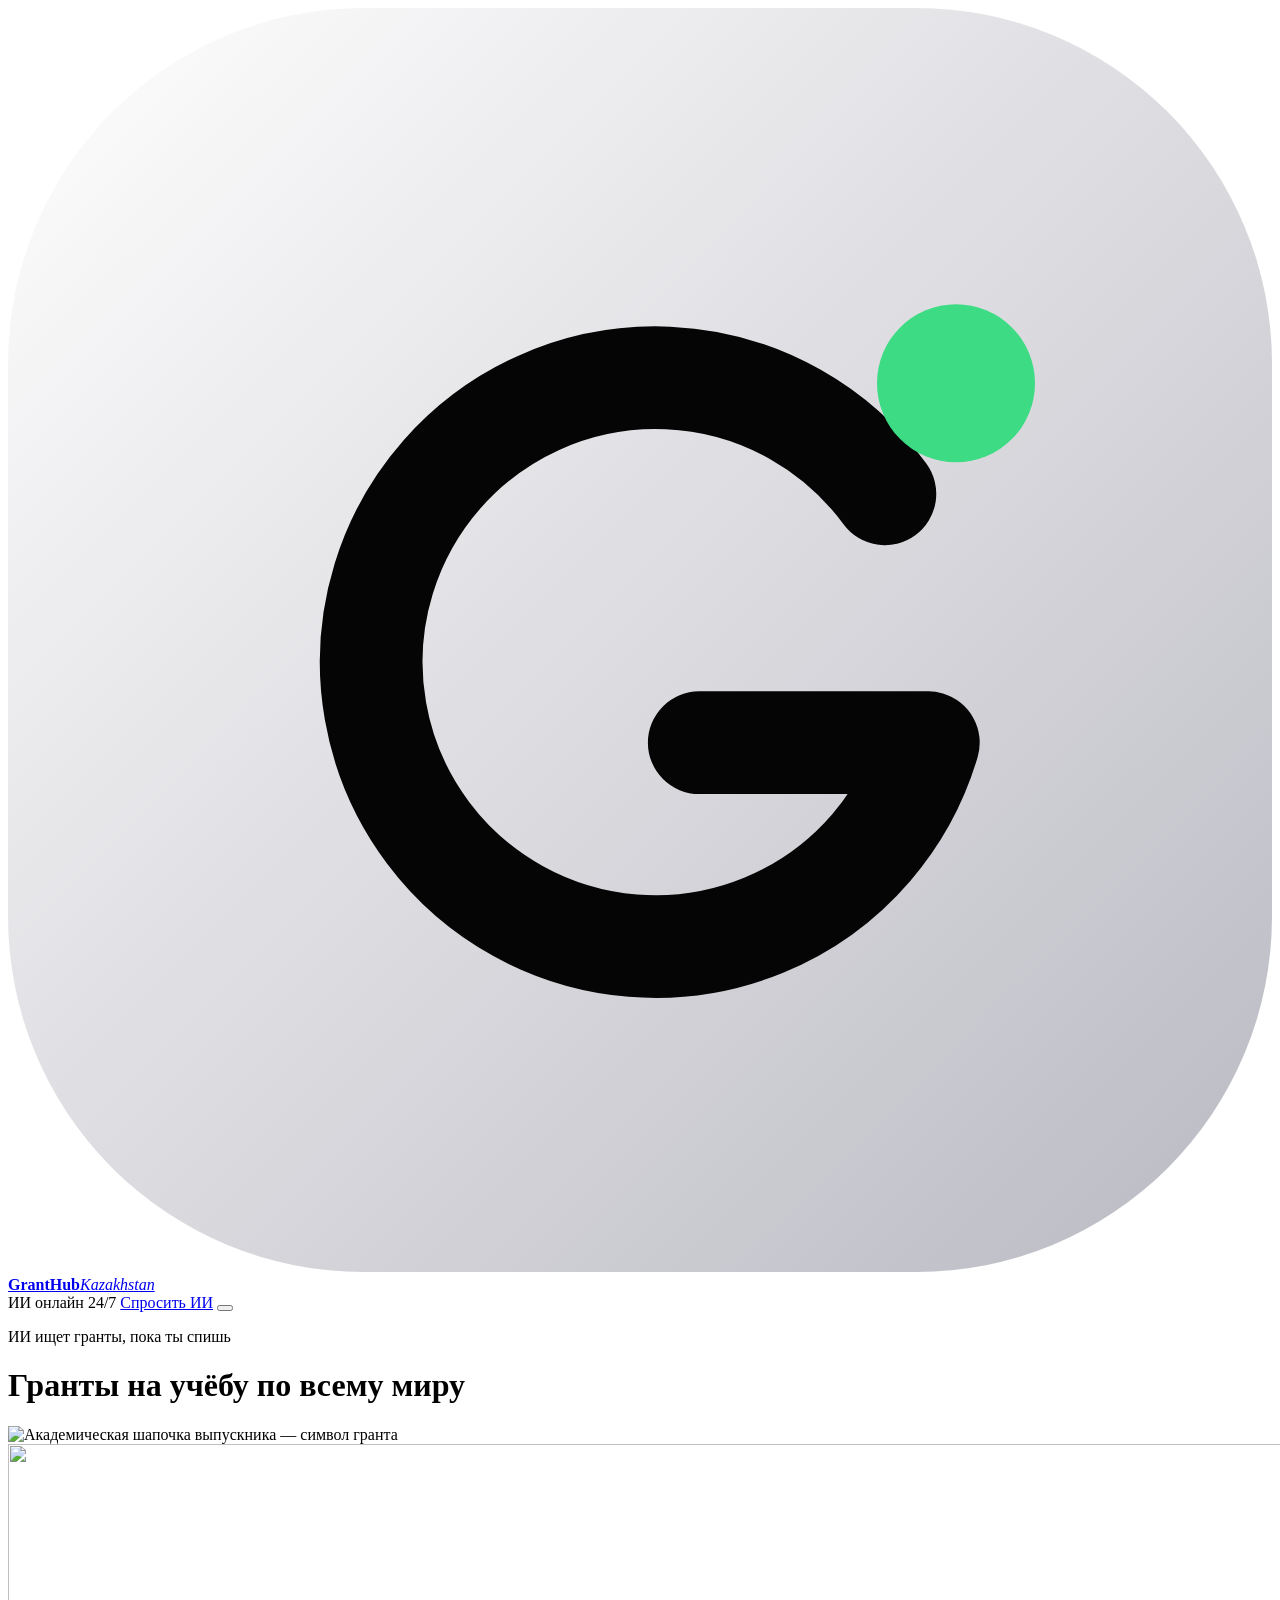
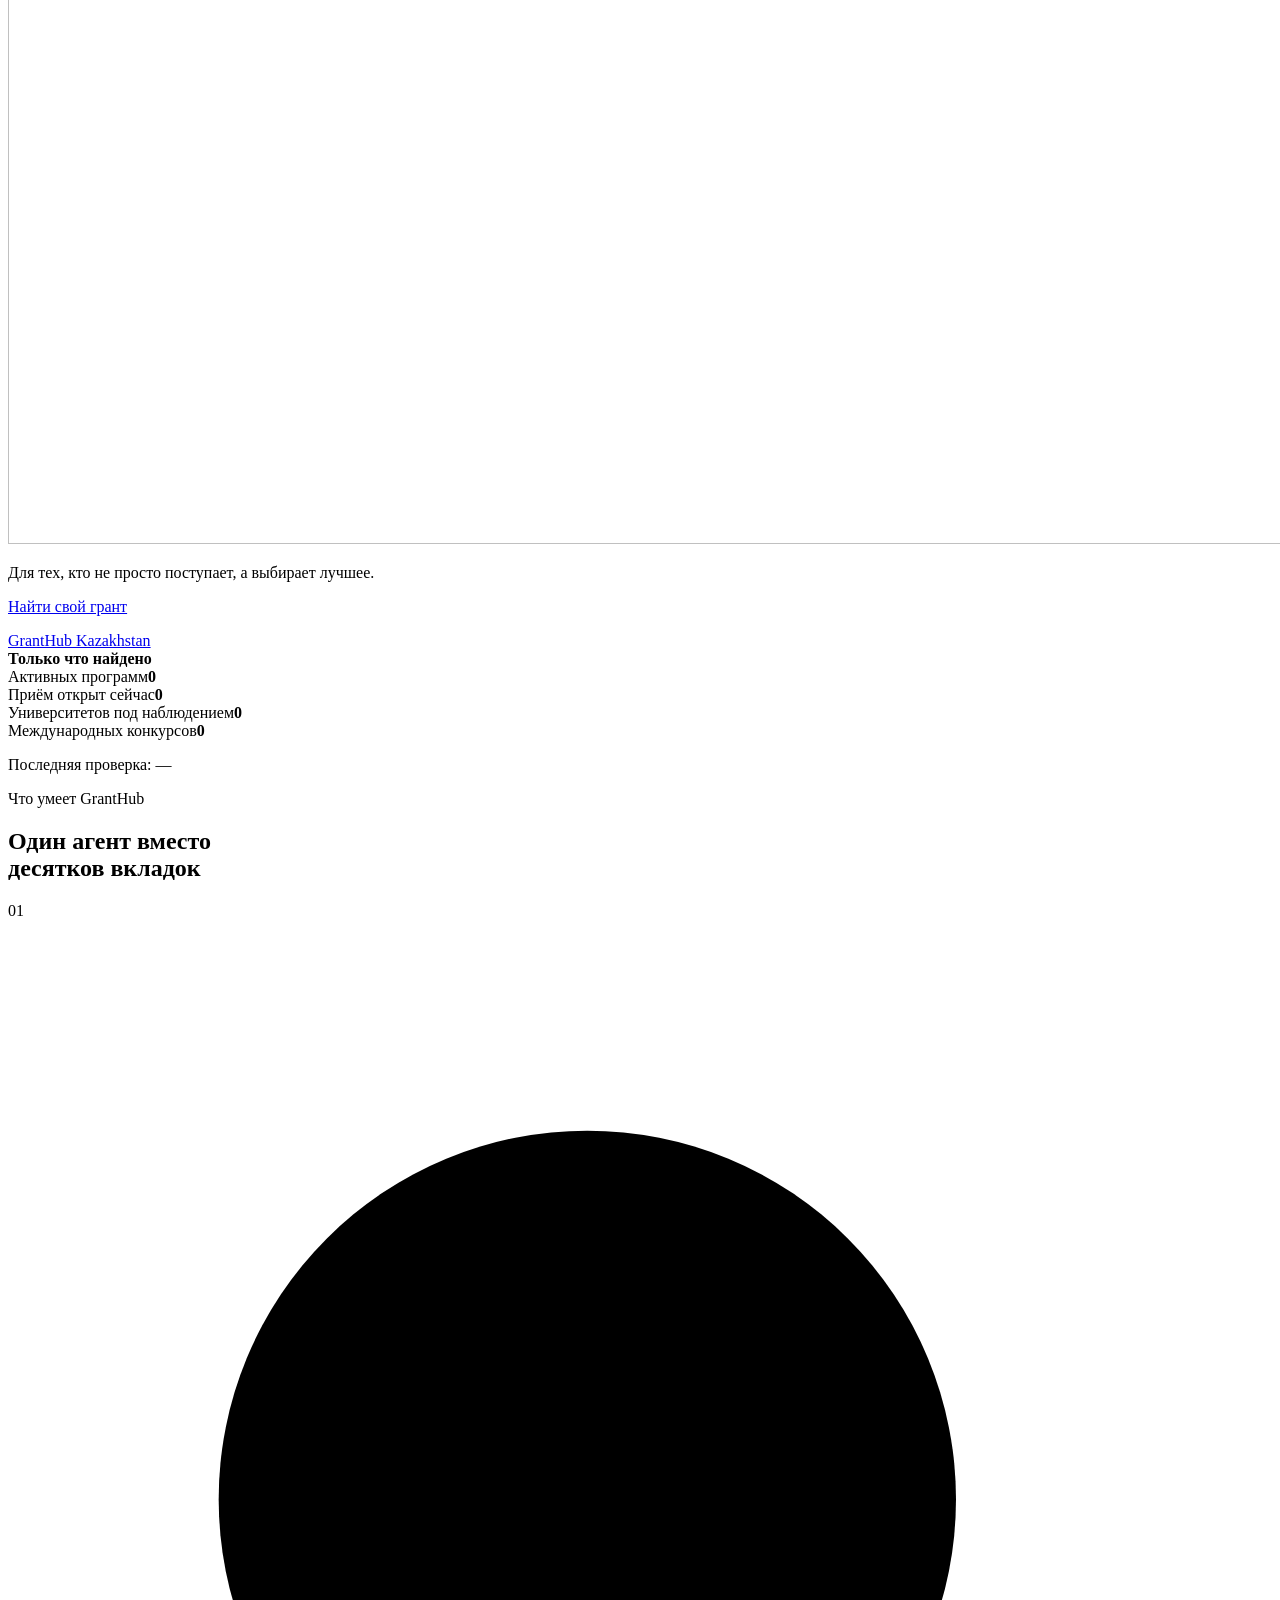
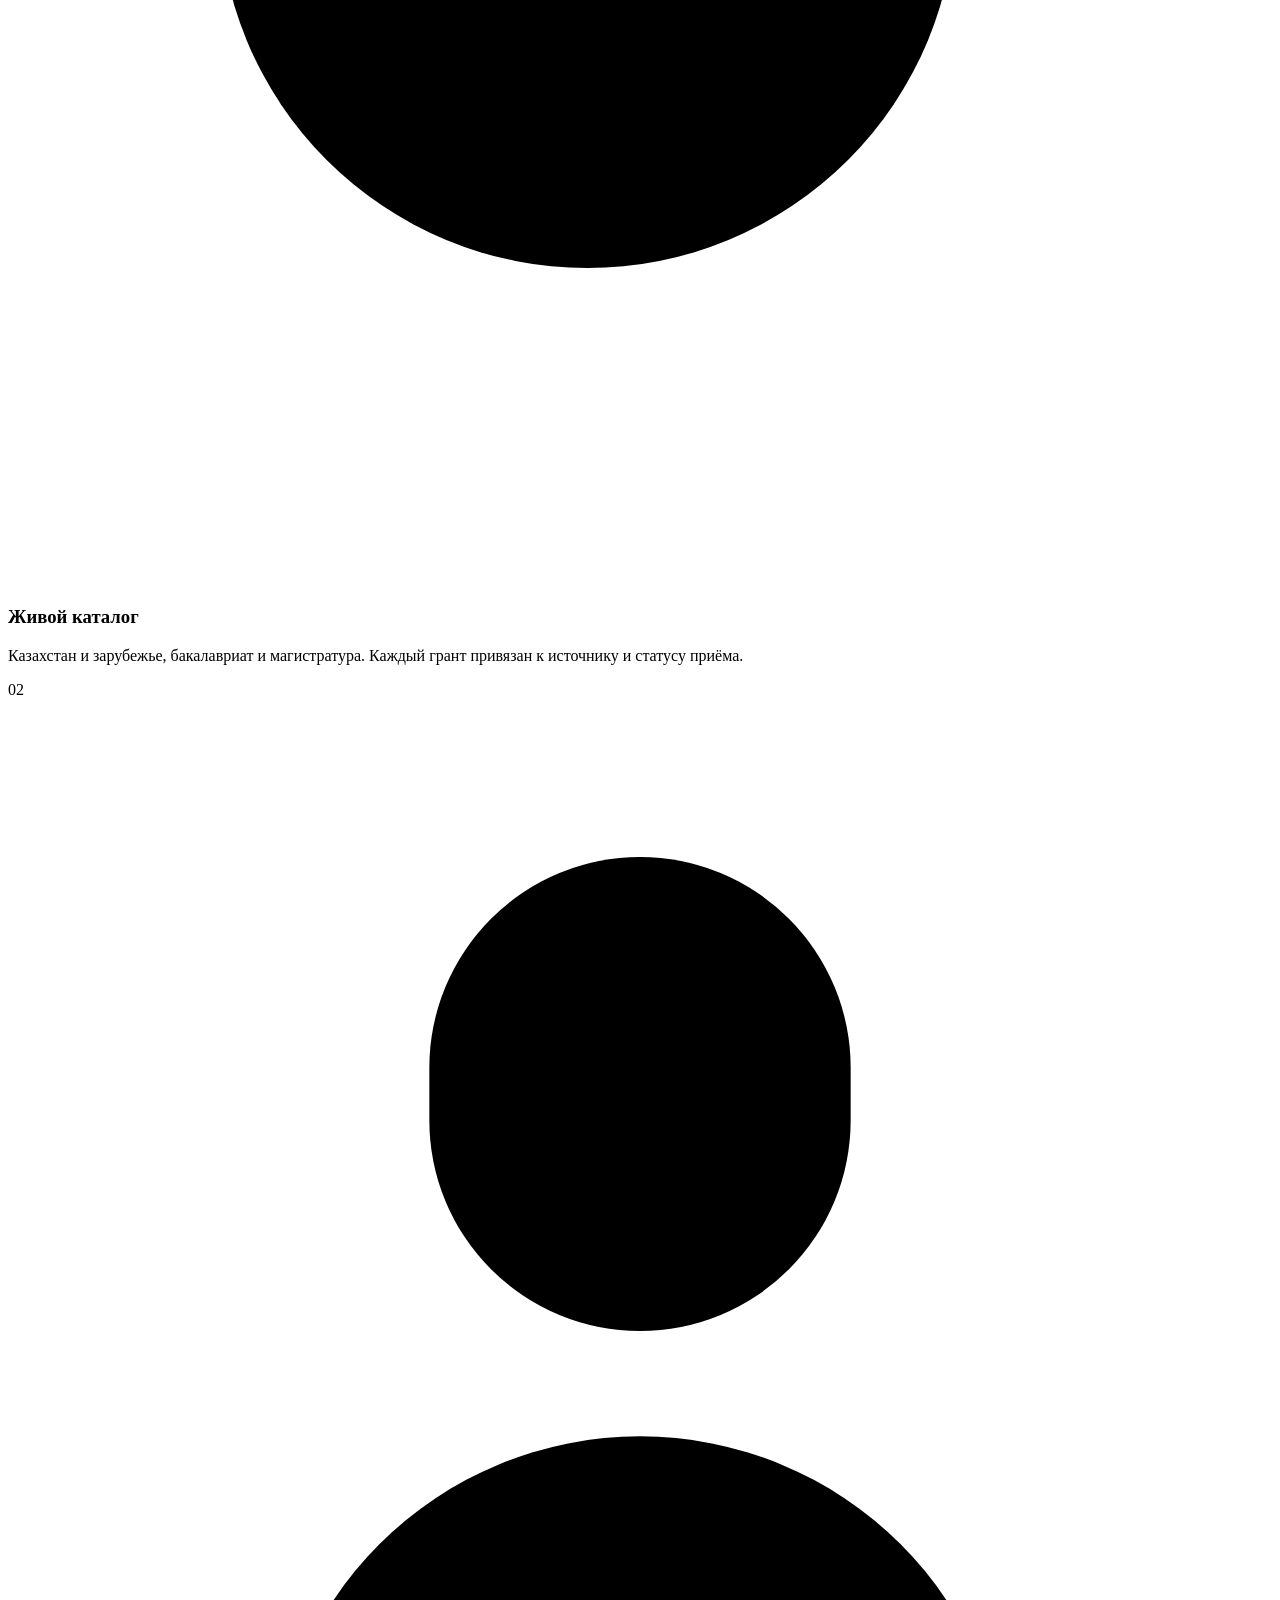
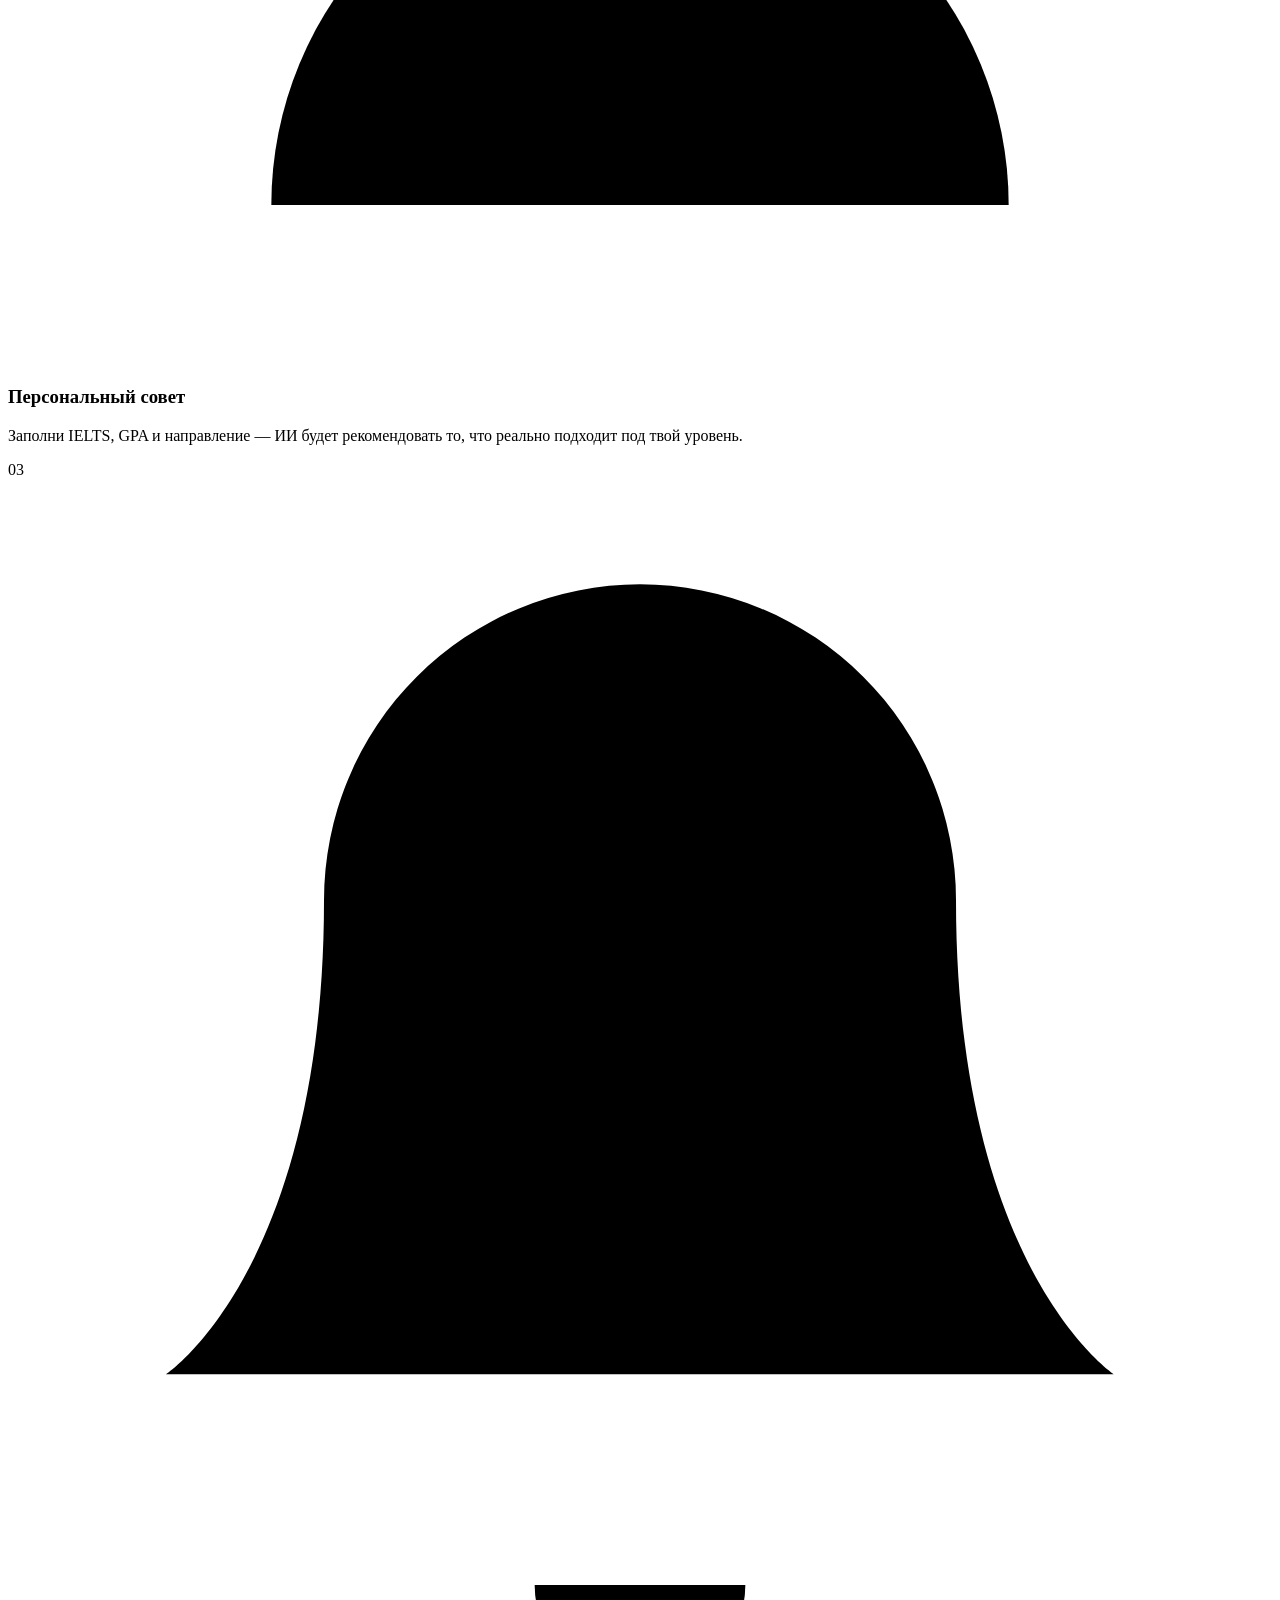
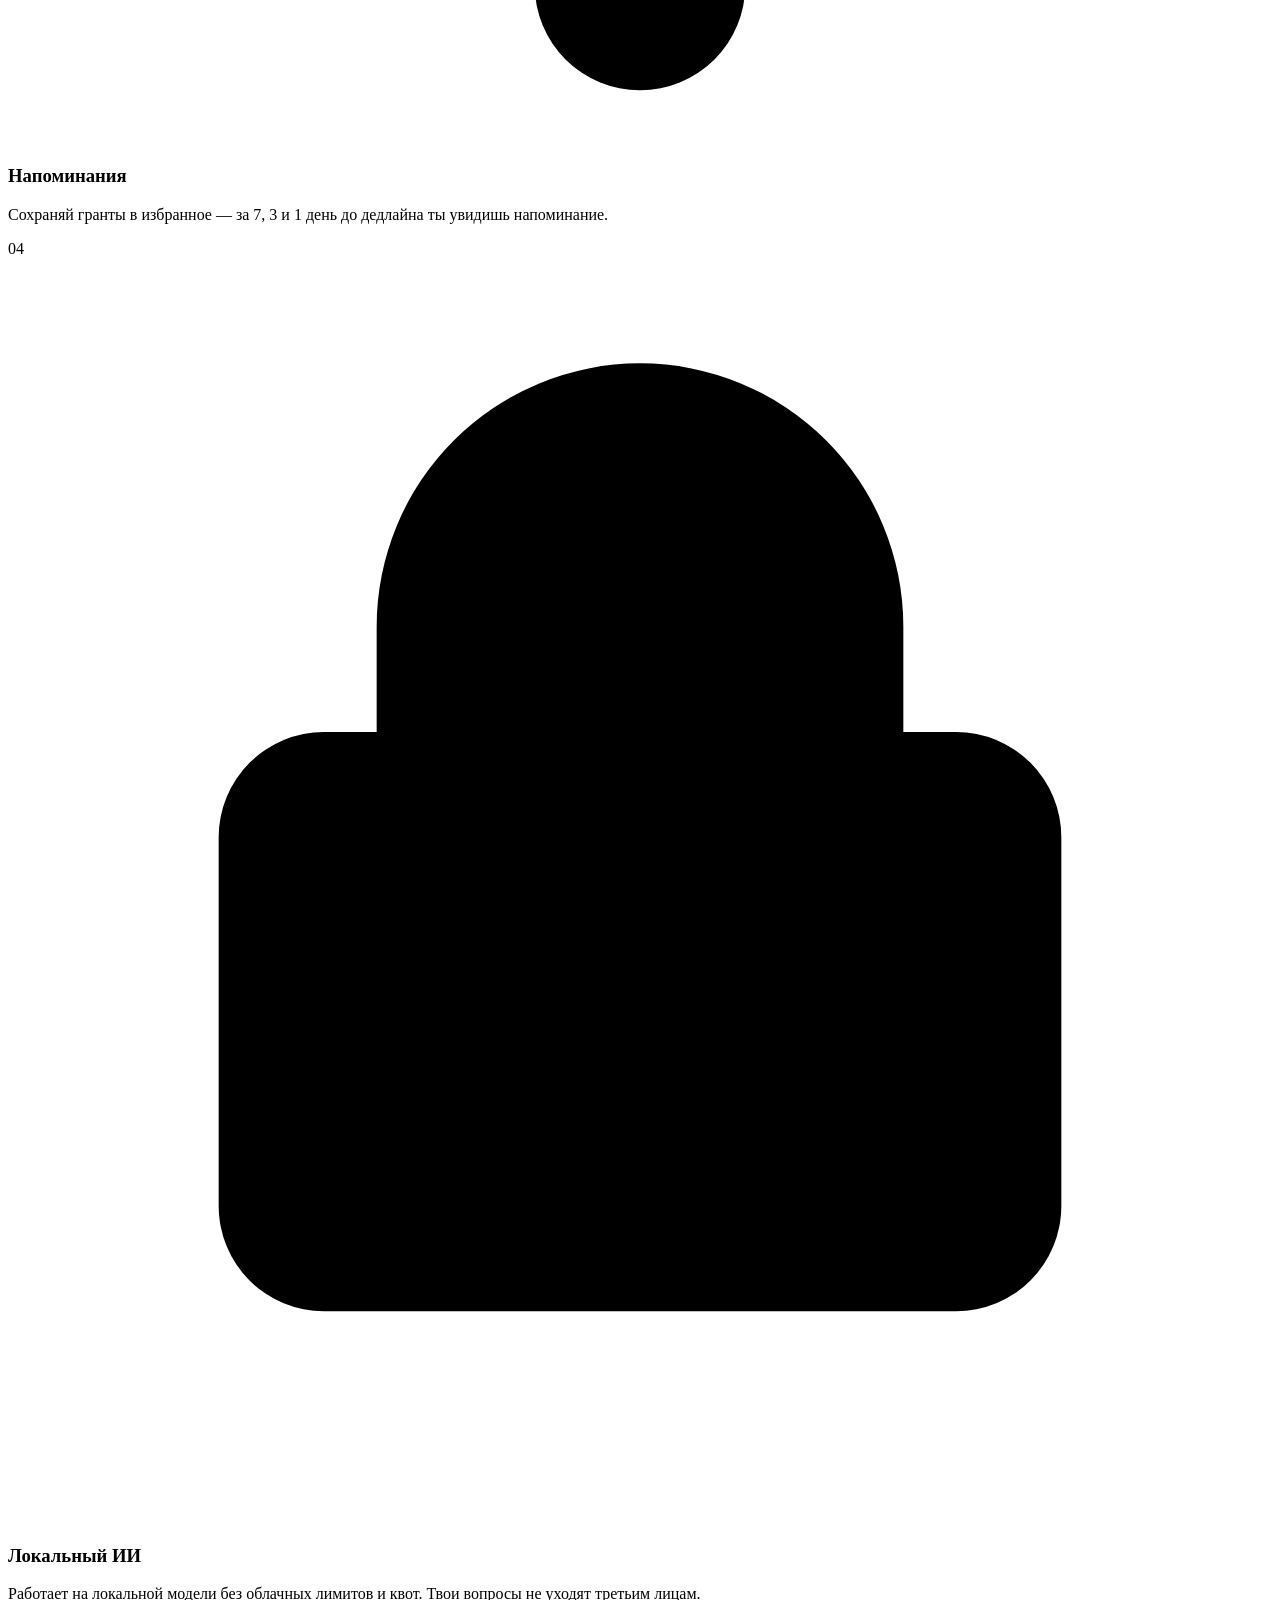
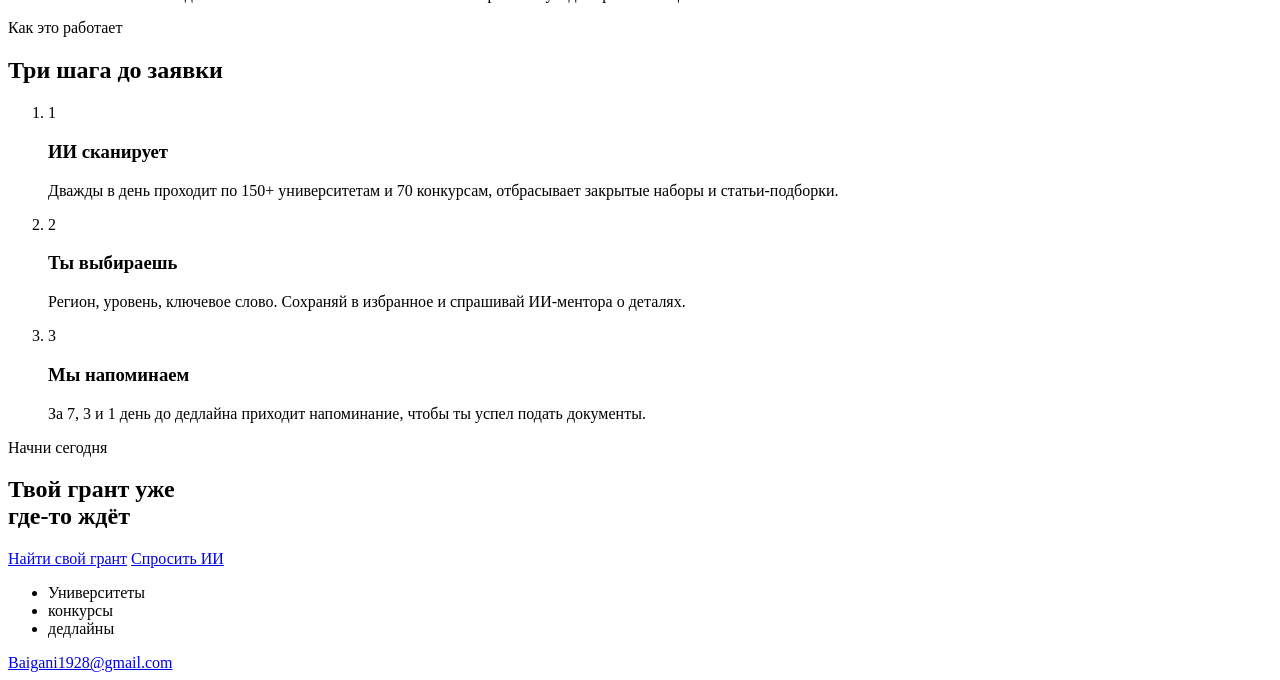
==== commit bec37a48: "Revert "Новый визуальный стиль: светлая тема, спокойная типографика, без «неонового» декора" This re" ====
--- a/website/static/landing/index.html
+++ b/website/static/landing/index.html
@@ -4,103 +4,184 @@
 <meta charset="UTF-8">
 <meta name="viewport" content="width=device-width, initial-scale=1.0">
 <title>GrantHub — гранты на учёбу по всему миру</title>
-<meta name="description" content="Каталог актуальных грантов и стипендий для студентов из Казахстана: университеты, международные конкурсы, дедлайны и напоминания.">
+<meta name="description" content="ИИ-агент, который дважды в день сканирует 150+ университетов и 70 международных конкурсов и находит гранты и стипендии для тебя.">
 <link rel="preconnect" href="https://fonts.googleapis.com">
 <link rel="preconnect" href="https://fonts.gstatic.com" crossorigin>
-<link href="https://fonts.googleapis.com/css2?family=Inter:wght@400;500;600&display=swap" rel="stylesheet">
-<link rel="stylesheet" href="/static/app.css?v=13">
-<link rel="icon" href="/static/landing/assets/favicon.svg" type="image/svg+xml">
+<link href="https://fonts.googleapis.com/css2?family=Inter:wght@300;400;500&display=swap" rel="stylesheet">
+<script src="https://cdn.tailwindcss.com"></script>
+<script>
+  tailwind.config = {
+    theme: { extend: {
+      fontFamily: { sans: ['Inter', 'system-ui', 'sans-serif'] },
+      colors: { ink: '#050505', online: '#3ddc84', accent: '#f5b301' },
+      letterSpacing: { tightest: '-0.03em', wide2: '0.15em' },
+    } },
+  };
+</script>
+<link rel="stylesheet" href="/static/landing/landing.css?v=7">
+<link rel="icon" href="data:image/svg+xml,<svg xmlns='http://www.w3.org/2000/svg' viewBox='0 0 100 100'><text y='.9em' font-size='90'>🎓</text></svg>">
 </head>
-<body>
+<body class="bg-ink text-white font-sans antialiased">
 
-<header class="topbar">
-  <a class="brand" href="/" aria-label="GrantHub">
-    <span class="brand-mark"><svg class="logo" viewBox="0 0 32 32" aria-hidden="true"><rect width="32" height="32" rx="8"/><path d="M22.2 12.3a7.2 7.2 0 1 0 0 7.4M16 16h6.5" stroke-width="2.4"/></svg></span>
-    <span class="brand-text"><b>GrantHub</b><i id="brandBottom">Kazakhstan</i></span>
-  </a>
-  <nav class="nav" id="navLinks" aria-label="Основное меню"></nav>
-  <div class="topbar-actions">
-    <span id="langBox"></span>
-    <a class="pill pill--white" id="navCta" href="/app#chat">Спросить ИИ</a>
-    <button class="icon-btn menu-btn" id="burger" aria-label="Меню" aria-expanded="false"><svg viewBox="0 0 24 24"><path d="M4 8h16M4 16h16"/></svg></button>
-  </div>
-</header>
+<!-- Blurred, darkened copy of the screen behind the framed "screen" (mockup effect) -->
+<div class="mockup-bg" aria-hidden="true">
+  <div class="mockup-bg__inner" id="mockupBg"></div>
+</div>
 
-<main>
-  <section class="lp-hero">
-    <div>
-      <p class="eyebrow" id="eyebrow">ИИ ищет гранты, пока ты спишь</p>
-      <h1><span id="titleLine1">Гранты на учёбу</span> <span id="titleLine2">по всему миру</span></h1>
-      <p class="lead" id="note">Для тех, кто не просто поступает, а выбирает лучшее.</p>
-      <div class="lp-cta">
-        <a class="btn btn-primary btn-lg" id="cta" href="/app#catalog">Найти свой грант</a>
-        <a class="btn btn-ghost btn-lg" id="cta2" href="/app#chat">Спросить ИИ</a>
+<!-- Intro overlay: page starts blurred & dark, then de-blurs -->
+<div class="intro" id="intro" aria-hidden="true"></div>
+
+<div class="stage">
+  <div class="screen" id="screen">
+    <div class="screen__vignette" aria-hidden="true"></div>
+    <div class="screen__glow" aria-hidden="true"></div>
+
+    <!-- ================= NAVBAR ================= -->
+    <header class="nav" id="nav">
+      <a href="#" class="nav__brand" data-t="brandLink" aria-label="GrantHub">
+        <span class="nav__logo" aria-hidden="true"><svg class="logo" viewBox="0 0 32 32" aria-hidden="true"><defs><linearGradient id="lgl" x1="0" y1="0" x2="1" y2="1"><stop offset="0" stop-color="#ffffff"/><stop offset="1" stop-color="#b9b9c2"/></linearGradient></defs><rect width="32" height="32" rx="9" fill="url(#lgl)"/><path d="M22.2 12.3a7.2 7.2 0 1 0 1.1 6.3H17.5" fill="none" stroke="#050505" stroke-width="2.6" stroke-linecap="round" stroke-linejoin="round"/><circle cx="24" cy="9.5" r="2" fill="#3ddc84"/></svg></span>
+        <span class="nav__brand-text"><b data-t="brandTop">GrantHub</b><i data-t="brandBottom">Kazakhstan</i></span>
+      </a>
+
+      <nav class="nav__links" id="navLinks" aria-label="Основное меню"></nav>
+
+      <div class="nav__right">
+        <span class="pill pill--dark"><span class="dot-online" aria-hidden="true"></span><span data-t="concierge">ИИ онлайн 24/7</span></span>
+        <span id="langBox"></span>
+        <a class="pill pill--white" id="navCta" data-t="navCta" href="/app#chat">Спросить ИИ</a>
+        <button class="burger" id="burger" aria-label="Меню" aria-expanded="false"><span></span><span></span></button>
+      </div>
+    </header>
+
+    <!-- Mobile menu -->
+    <div class="mobile-menu" id="mobileMenu" hidden></div>
+
+    <!-- ================= HERO ================= -->
+    <main class="hero">
+      <p class="hero__eyebrow" id="eyebrow" data-t="eyebrow">ИИ ищет гранты, пока ты спишь</p>
+
+      <h1 class="hero__title" id="title">
+        <span class="hero__line"><span data-t="titleLine1">Гранты на учёбу</span></span>
+        <span class="hero__line"><span data-t="titleLine2">по всему миру</span></span>
+      </h1>
+
+      <!-- Hero object (replace /static/landing/assets/hero.png with your own transparent PNG) -->
+      <div class="hero__object" id="heroObject">
+        <div class="dust" id="dust" aria-hidden="true"></div>
+        <img id="heroImg" class="hero__img" src="/static/landing/assets/hero.svg" alt="Академическая шапочка выпускника — символ гранта" loading="eager" decoding="async" width="1600" height="700">
+        <div class="hero__reflection" id="reflection" aria-hidden="true">
+          <img class="hero__img" src="/static/landing/assets/hero.svg" alt="" aria-hidden="true" loading="lazy" decoding="async" width="1600" height="700">
+        </div>
+      </div>
+
+      <!-- Glass cards -->
+      <aside class="cards" id="cards" aria-label="Ключевые цифры"></aside>
+      <p class="hero__note" id="note" data-t="note">Для тех, кто не просто поступает, а выбирает лучшее.</p>
+
+      <!-- CTA -->
+      <a class="cta" id="cta" data-t="cta" href="/app#catalog">Найти свой грант</a>
+    </main>
+
+    <!-- ================= CONTACT SLIDE ================= -->
+    <div class="slide" id="contactSlide" hidden role="dialog" aria-modal="true" aria-labelledby="contactTitle">
+      <div class="slide__panel">
+        <button class="slide__close" id="contactClose" aria-label="Закрыть"><span></span><span></span></button>
+        <span class="chip-ol"><span class="dot-online" aria-hidden="true"></span>Отвечаем в течение дня</span>
+        <h2 class="slide__title" id="contactTitle">Свяжись с нами</h2>
+        <p class="slide__text" id="contactText"></p>
+        <a class="slide__email" id="contactEmail" href="#"></a>
+        <div class="slide__actions">
+          <button class="pill pill--white" id="copyEmail">Скопировать почту</button>
+          <a class="pill pill--dark" id="contactTg" href="#" target="_blank" rel="noopener">Telegram-бот</a>
+        </div>
+        <ul class="slide__meta"><li>Казахстан</li><li>GrantHub Kazakhstan</li></ul>
       </div>
     </div>
-    <div>
-      <div class="lp-stats" id="stats">
-        <div class="lp-stat"><b data-count="active_total">0</b><span class="stat-label">Активных программ</span></div>
-        <div class="lp-stat"><b class="ok" data-count="open_now">0</b><span class="stat-label">Приём открыт сейчас</span></div>
-        <div class="lp-stat"><b data-count="universities">0</b><span class="stat-label">Университетов под наблюдением</span></div>
-        <div class="lp-stat"><b data-count="programs">0</b><span class="stat-label">Международных конкурсов</span></div>
-      </div>
-      <p class="lp-foot-note" id="statsFoot">Последняя проверка: —</p>
+
+    <!-- ================= FOOTER ROW ================= -->
+    <footer class="foot" id="foot">
+      <ul class="foot__words" id="footWords"></ul>
+      <a href="#" class="foot__brand" data-t="footBrand">GrantHub Kazakhstan</a>
+    </footer>
+  </div>
+</div>
+
+<!-- ================= BELOW THE FOLD: stats, features, how it works, CTA ================= -->
+<section class="below" id="info">
+  <div class="wrap">
+    <div class="live rv" id="live">
+      <div class="live__head"><span class="live__dot"></span><b id="liveTitle">Только что найдено</b><span class="live__scan" id="liveScan"></span></div>
+      <div class="live__track"><div class="live__marquee" id="liveMarquee"></div></div>
     </div>
-  </section>
+  </div>
+  <div class="wrap">
+    <div class="stats" id="stats">
+      <div class="stat-card rv"><span class="stat-label">Активных программ</span><b class="stat-num" data-count="active_total">0</b></div>
+      <div class="stat-card rv"><span class="stat-label">Приём открыт сейчас</span><b class="stat-num stat-num--green" data-count="open_now">0</b></div>
+      <div class="stat-card rv"><span class="stat-label">Университетов под наблюдением</span><b class="stat-num" data-count="universities">0</b></div>
+      <div class="stat-card rv"><span class="stat-label">Международных конкурсов</span><b class="stat-num" data-count="programs">0</b></div>
+    </div>
+    <p class="stats-foot rv" id="statsFoot">Последняя проверка: —</p>
+  </div>
 
-  <section class="lp-section" id="live">
-    <h2 id="liveTitle">Только что найдено</h2>
-    <div class="lp-live" id="liveList"></div>
-    <p class="lp-foot-note" id="liveScan"></p>
-  </section>
-
-  <section class="lp-section">
-    <p class="eyebrow sec-eyebrow">Что умеет GrantHub</p>
-    <h2 class="sec-title">Один сервис вместо десятков вкладок</h2>
-    <div class="lp-features">
-      <article class="lp-feat feat">
-        <span class="f-icon"><svg viewBox="0 0 24 24"><circle cx="11" cy="11" r="7"/><path d="m20 20-3.5-3.5"/></svg></span>
-        <h3>Живой каталог</h3><p>Казахстан и зарубежье, бакалавриат, магистратура и PhD. Каждый грант привязан к источнику и статусу приёма.</p>
+  <div class="wrap">
+    <header class="sec-head rv">
+      <p class="sec-eyebrow">Что умеет GrantHub</p>
+      <h2 class="sec-title">Один агент вместо<br>десятков вкладок</h2>
+    </header>
+    <div class="features">
+      <article class="feat rv">
+        <span class="feat-idx">01</span>
+        <span class="feat-icon"><svg viewBox="0 0 24 24"><circle cx="11" cy="11" r="7"/><path d="m20 20-3.5-3.5"/></svg></span>
+        <h3>Живой каталог</h3><p>Казахстан и зарубежье, бакалавриат и магистратура. Каждый грант привязан к источнику и статусу приёма.</p>
       </article>
-      <article class="lp-feat feat">
-        <span class="f-icon"><svg viewBox="0 0 24 24"><path d="M12 3a4 4 0 0 1 4 4v1a4 4 0 0 1-8 0V7a4 4 0 0 1 4-4Z"/><path d="M5 21a7 7 0 0 1 14 0"/></svg></span>
+      <article class="feat rv">
+        <span class="feat-idx">02</span>
+        <span class="feat-icon"><svg viewBox="0 0 24 24"><path d="M12 3a4 4 0 0 1 4 4v1a4 4 0 0 1-8 0V7a4 4 0 0 1 4-4Z"/><path d="M5 21a7 7 0 0 1 14 0"/></svg></span>
         <h3>Персональный совет</h3><p>Заполни IELTS, GPA и направление — ИИ будет рекомендовать то, что реально подходит под твой уровень.</p>
       </article>
-      <article class="lp-feat feat">
-        <span class="f-icon"><svg viewBox="0 0 24 24"><path d="M6 8a6 6 0 0 1 12 0c0 7 3 9 3 9H3s3-2 3-9"/><path d="M10 21a2 2 0 0 0 4 0"/></svg></span>
-        <h3>Напоминания</h3><p>Сохраняй гранты в избранное — за 7, 3 и 1 день до дедлайна придёт напоминание.</p>
+      <article class="feat rv">
+        <span class="feat-idx">03</span>
+        <span class="feat-icon"><svg viewBox="0 0 24 24"><path d="M6 8a6 6 0 0 1 12 0c0 7 3 9 3 9H3s3-2 3-9"/><path d="M10 21a2 2 0 0 0 4 0"/></svg></span>
+        <h3>Напоминания</h3><p>Сохраняй гранты в избранное — за 7, 3 и 1 день до дедлайна ты увидишь напоминание.</p>
       </article>
-      <article class="lp-feat feat">
-        <span class="f-icon"><svg viewBox="0 0 24 24"><path d="M12 2a5 5 0 0 1 5 5v2h1a2 2 0 0 1 2 2v7a2 2 0 0 1-2 2H6a2 2 0 0 1-2-2v-7a2 2 0 0 1 2-2h1V7a5 5 0 0 1 5-5Z"/><circle cx="9" cy="14" r="1"/><circle cx="15" cy="14" r="1"/></svg></span>
-        <h3>ИИ-консультант</h3><p>Отвечает на вопросы о поступлении, ЕНТ, IELTS и мотивационных письмах с учётом твоего профиля.</p>
+      <article class="feat rv">
+        <span class="feat-idx">04</span>
+        <span class="feat-icon"><svg viewBox="0 0 24 24"><path d="M12 2a5 5 0 0 1 5 5v2h1a2 2 0 0 1 2 2v7a2 2 0 0 1-2 2H6a2 2 0 0 1-2-2v-7a2 2 0 0 1 2-2h1V7a5 5 0 0 1 5-5Z"/><circle cx="9" cy="14" r="1"/><circle cx="15" cy="14" r="1"/></svg></span>
+        <h3>Локальный ИИ</h3><p>Работает на локальной модели без облачных лимитов и квот. Твои вопросы не уходят третьим лицам.</p>
       </article>
     </div>
-  </section>
+  </div>
 
-  <section class="lp-section">
-    <p class="eyebrow sec-eyebrow">Как это работает</p>
-    <h2 class="sec-title">Три шага до заявки</h2>
-    <ol class="lp-steps steps-row">
-      <li><h3>ИИ сканирует</h3><p>Дважды в день проходит по 150+ университетам и 70 конкурсам, отбрасывает закрытые наборы и статьи-подборки.</p></li>
-      <li><h3>Ты выбираешь</h3><p>Раздел, уровень, страна, ключевое слово. Сохраняй в избранное и спрашивай ИИ-консультанта о деталях.</p></li>
-      <li><h3>Мы напоминаем</h3><p>За 7, 3 и 1 день до дедлайна приходит напоминание, чтобы ты успел подать документы.</p></li>
+  <div class="wrap">
+    <header class="sec-head rv">
+      <p class="sec-eyebrow">Как это работает</p>
+      <h2 class="sec-title">Три шага до заявки</h2>
+    </header>
+    <ol class="steps-row">
+      <li class="rv"><span class="step-num">1</span><h3>ИИ сканирует</h3><p>Дважды в день проходит по 150+ университетам и 70 конкурсам, отбрасывает закрытые наборы и статьи-подборки.</p></li>
+      <li class="rv"><span class="step-num">2</span><h3>Ты выбираешь</h3><p>Регион, уровень, ключевое слово. Сохраняй в избранное и спрашивай ИИ-ментора о деталях.</p></li>
+      <li class="rv"><span class="step-num">3</span><h3>Мы напоминаем</h3><p>За 7, 3 и 1 день до дедлайна приходит напоминание, чтобы ты успел подать документы.</p></li>
     </ol>
-  </section>
+  </div>
 
-  <section class="lp-section">
-    <div class="lp-final final">
-      <div><p class="eyebrow sec-eyebrow" style="color:inherit;opacity:.8">Начни сегодня</p><h2 class="sec-title">Твой грант уже где-то ждёт</h2></div>
-      <a class="btn btn-primary btn-lg cta--inline" href="/app#catalog">Найти свой грант</a>
+  <div class="wrap">
+    <div class="final rv">
+      <p class="sec-eyebrow">Начни сегодня</p>
+      <h2 class="sec-title">Твой грант уже<br>где-то ждёт</h2>
+      <div class="final-actions">
+        <a class="cta cta--inline" href="/app#catalog">Найти свой грант</a>
+        <a class="pill pill--dark pill--lg" href="/app#chat">Спросить ИИ</a>
+      </div>
     </div>
-  </section>
-</main>
+    <footer class="below-foot">
+      <ul class="foot__words"><li>Университеты</li><li>конкурсы</li><li>дедлайны</li></ul>
+      <a href="#contact" data-slide="contact">Baigani1928@gmail.com</a>
+    </footer>
+  </div>
+</section>
 
-<footer class="footer">
-  <span class="lp-contact" id="contactLine">Вопросы и партнёрство: <a id="contactEmail" href="mailto:Baigani1928@gmail.com">Baigani1928@gmail.com</a> · <a id="contactTg" href="https://t.me/grantsmstbot" target="_blank" rel="noopener">Telegram-бот</a></span>
-  <span id="footBrand">GrantHub Kazakhstan</span>
-</footer>
-
-<script src="/static/i18n.js?v=13"></script>
-<script src="/static/landing/landing.js?v=13"></script>
+<script src="/static/i18n.js?v=7"></script>
+<script src="/static/landing/landing.js?v=7"></script>
 </body>
 </html>
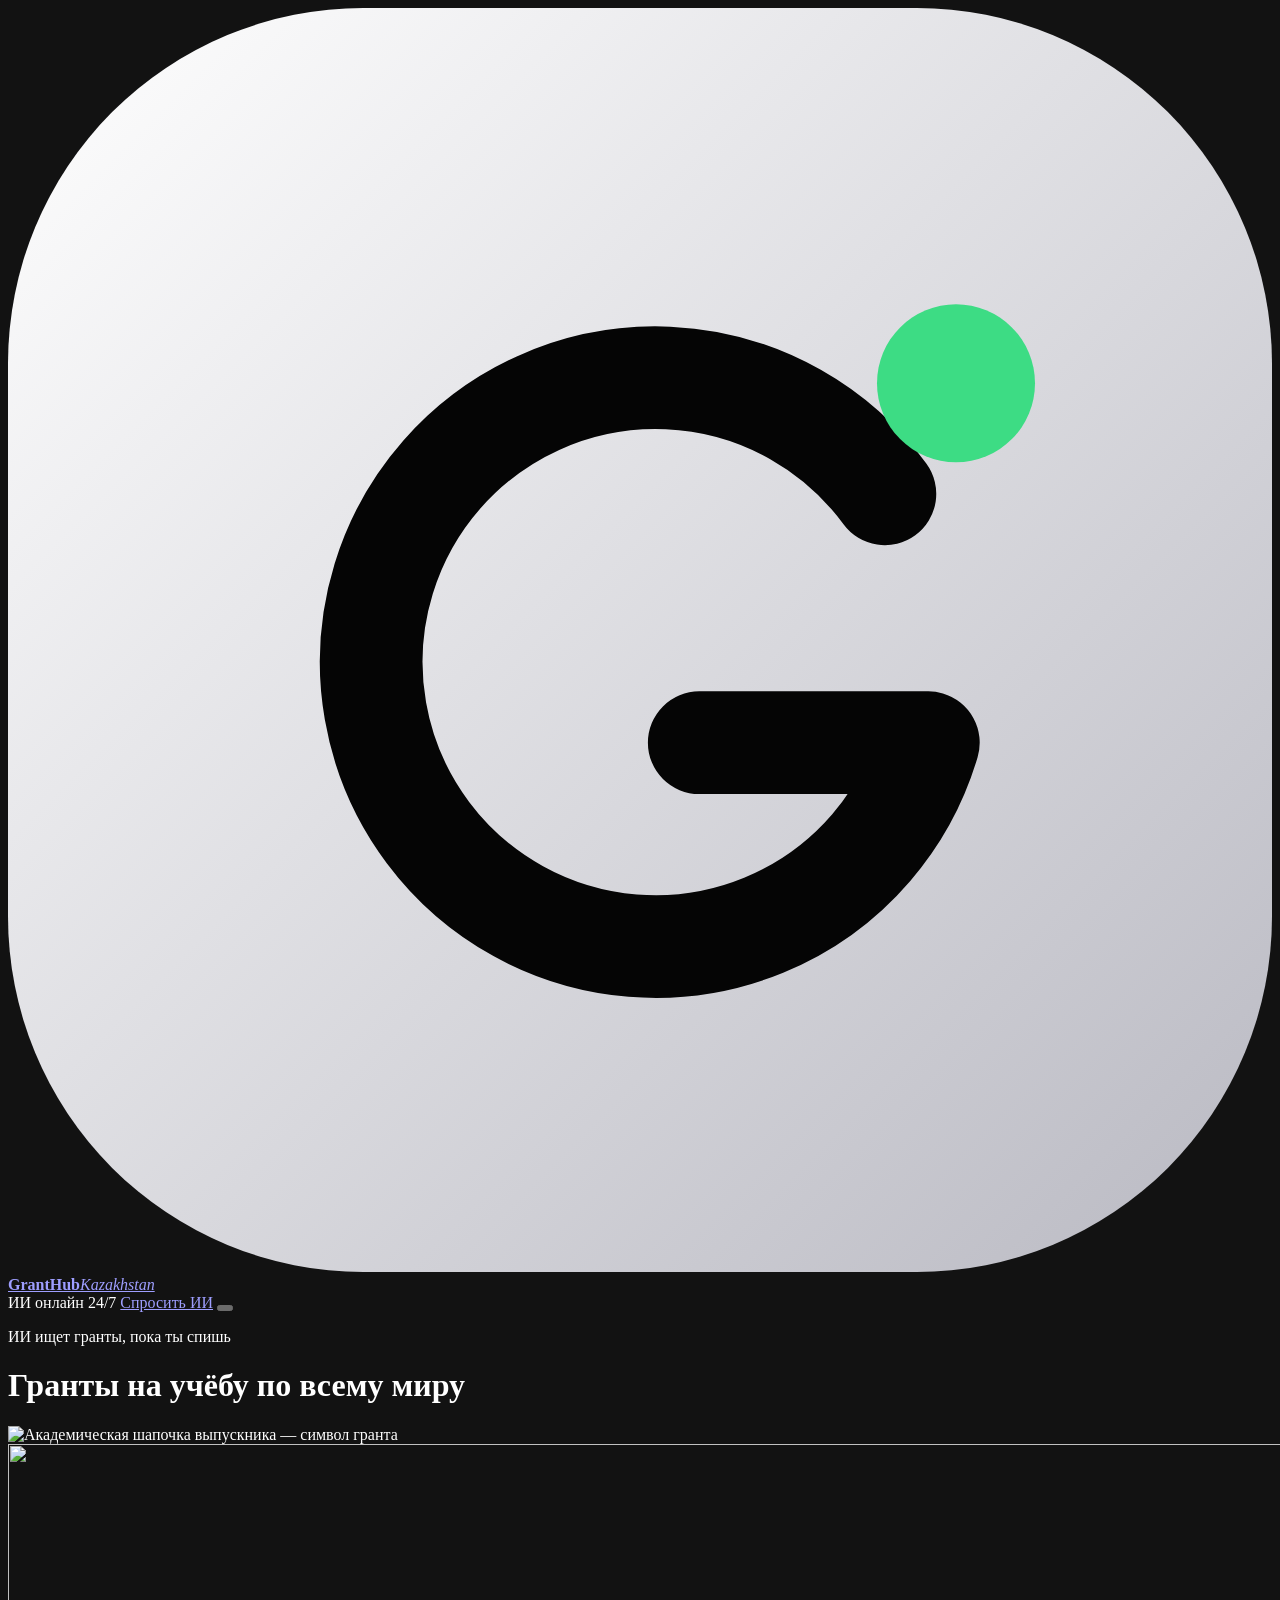
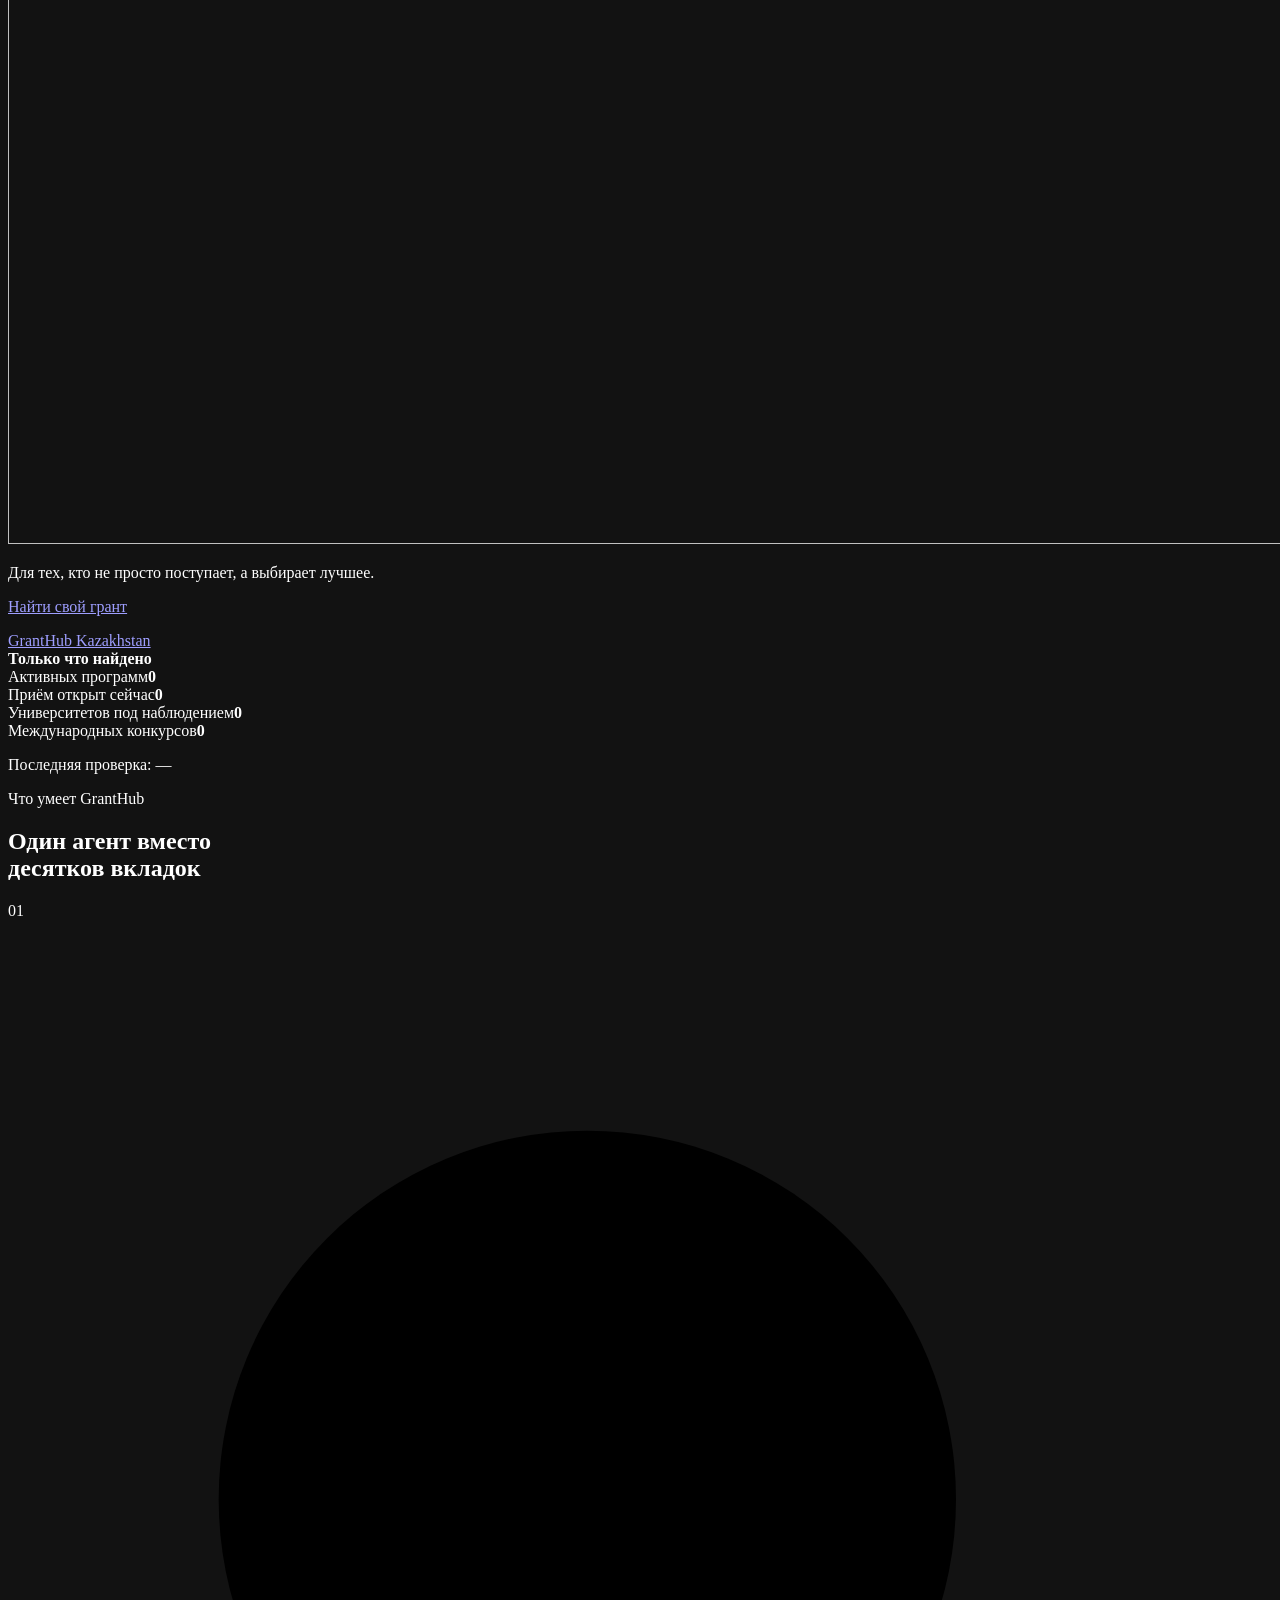
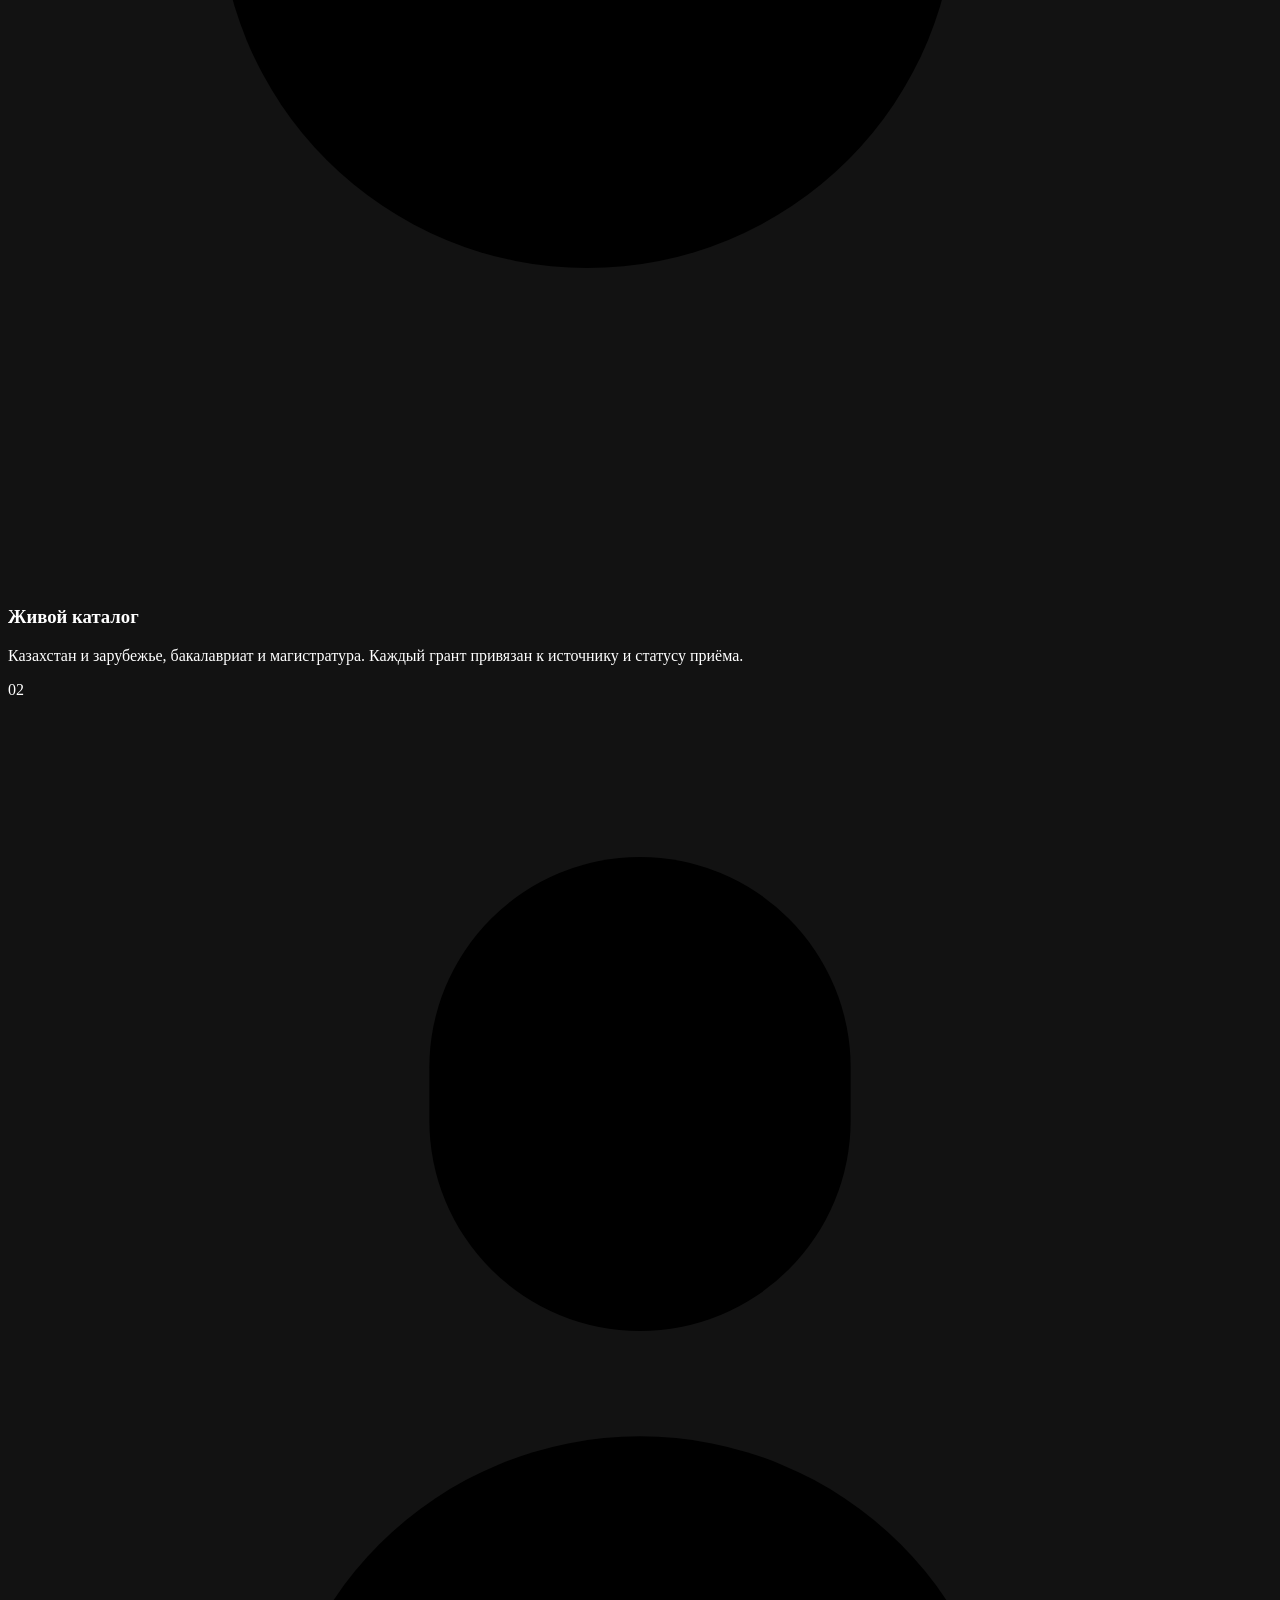
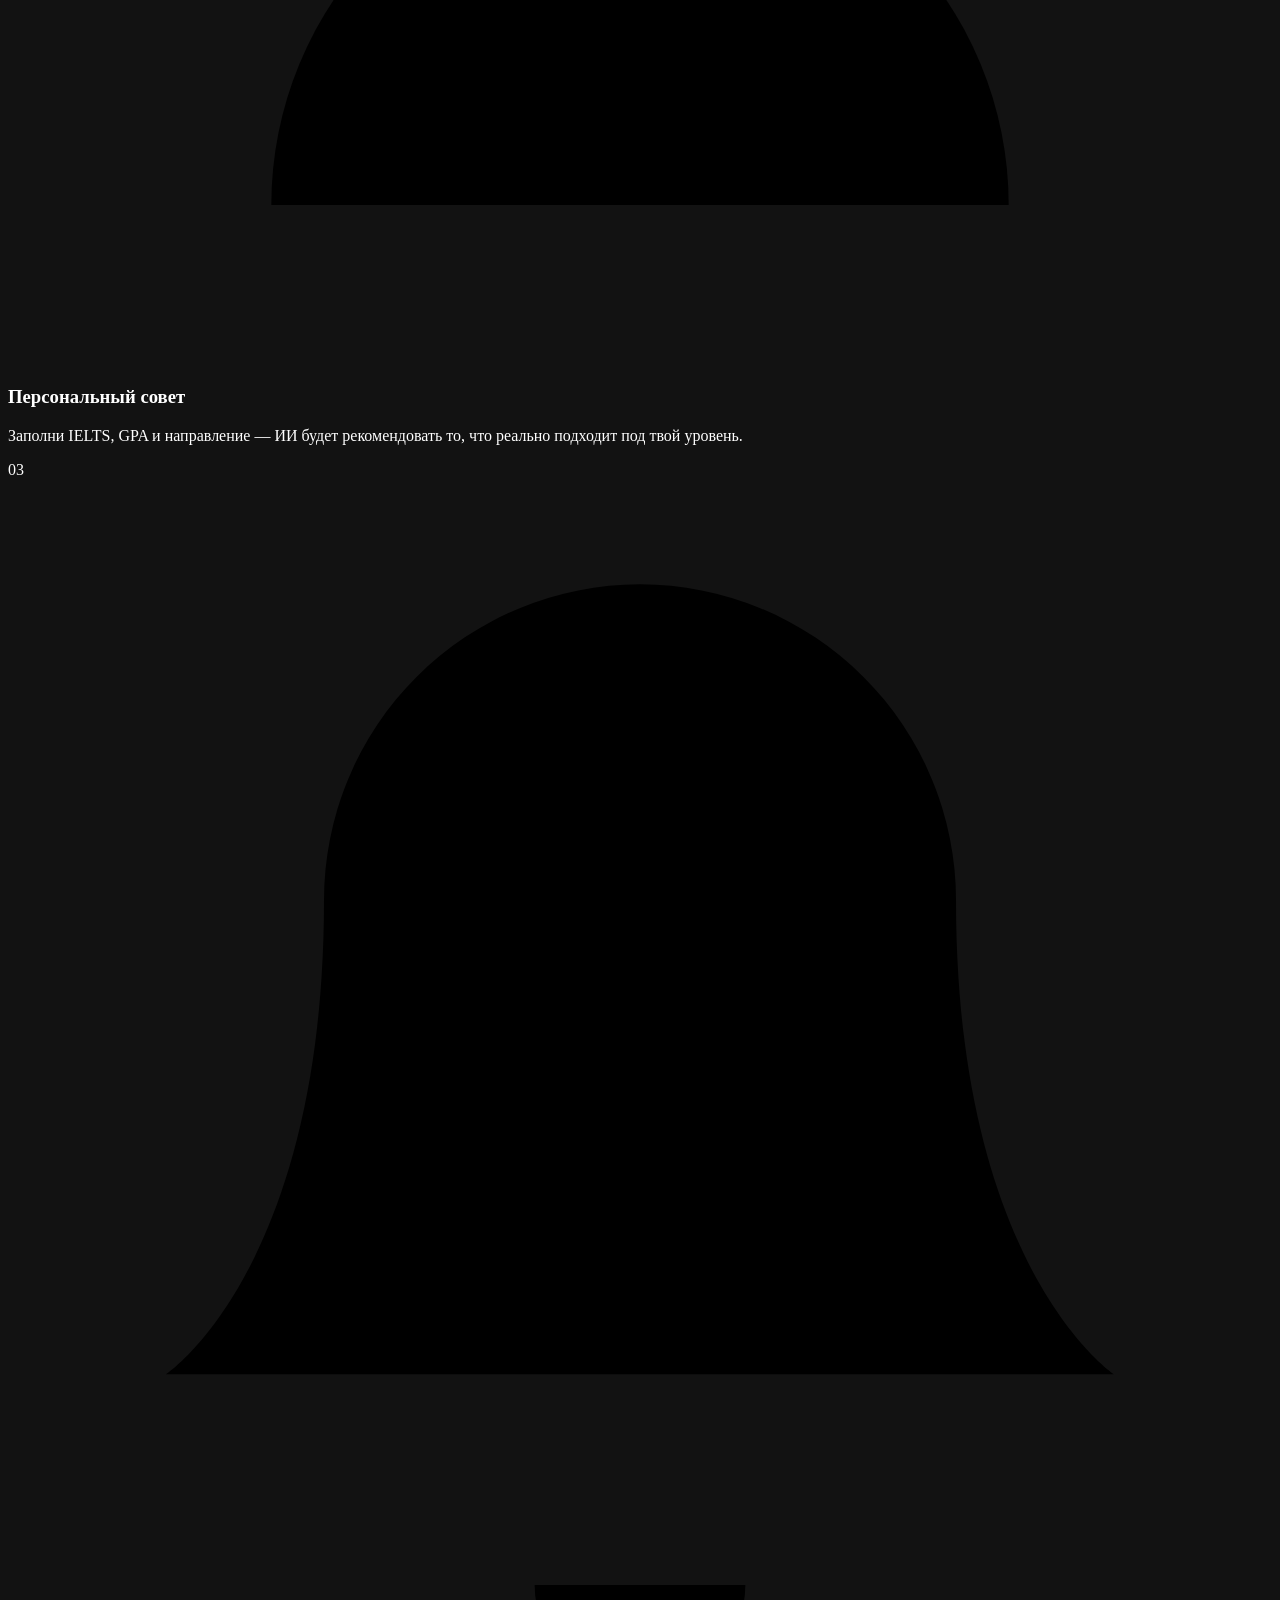
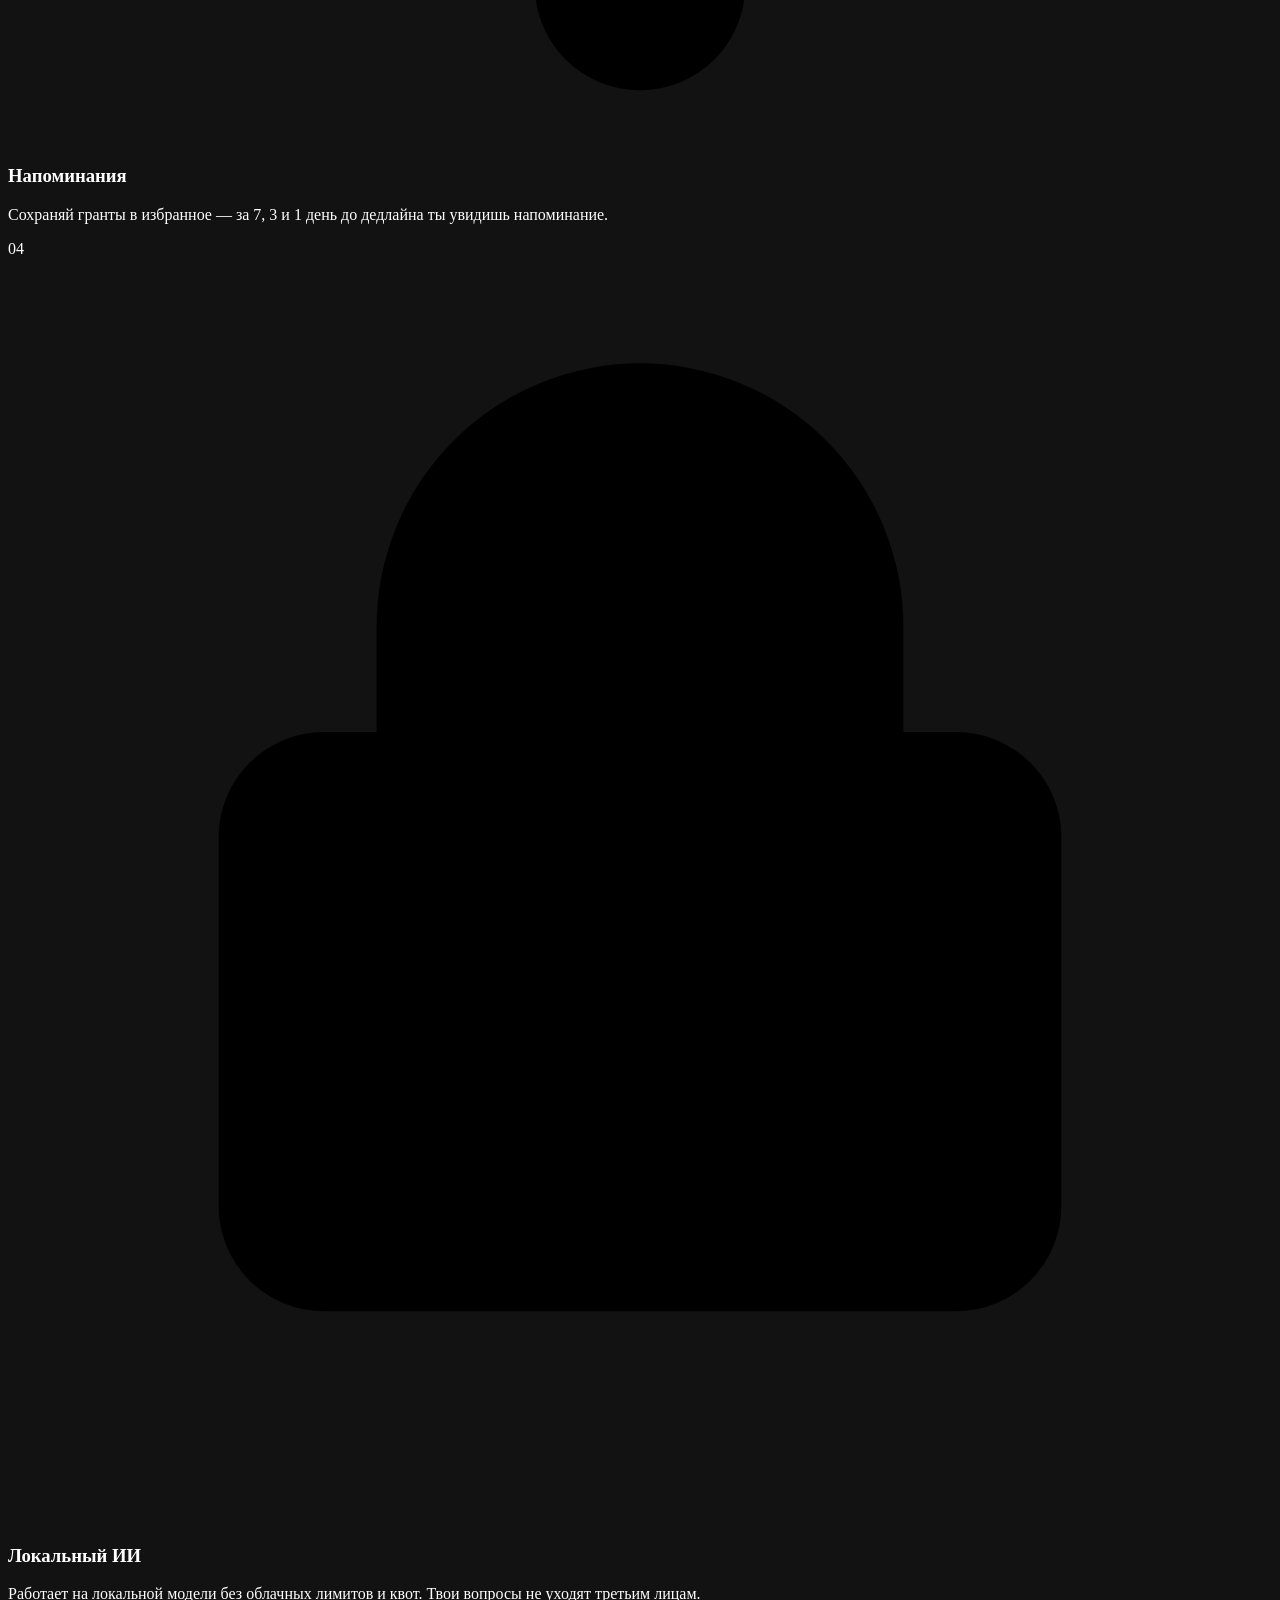
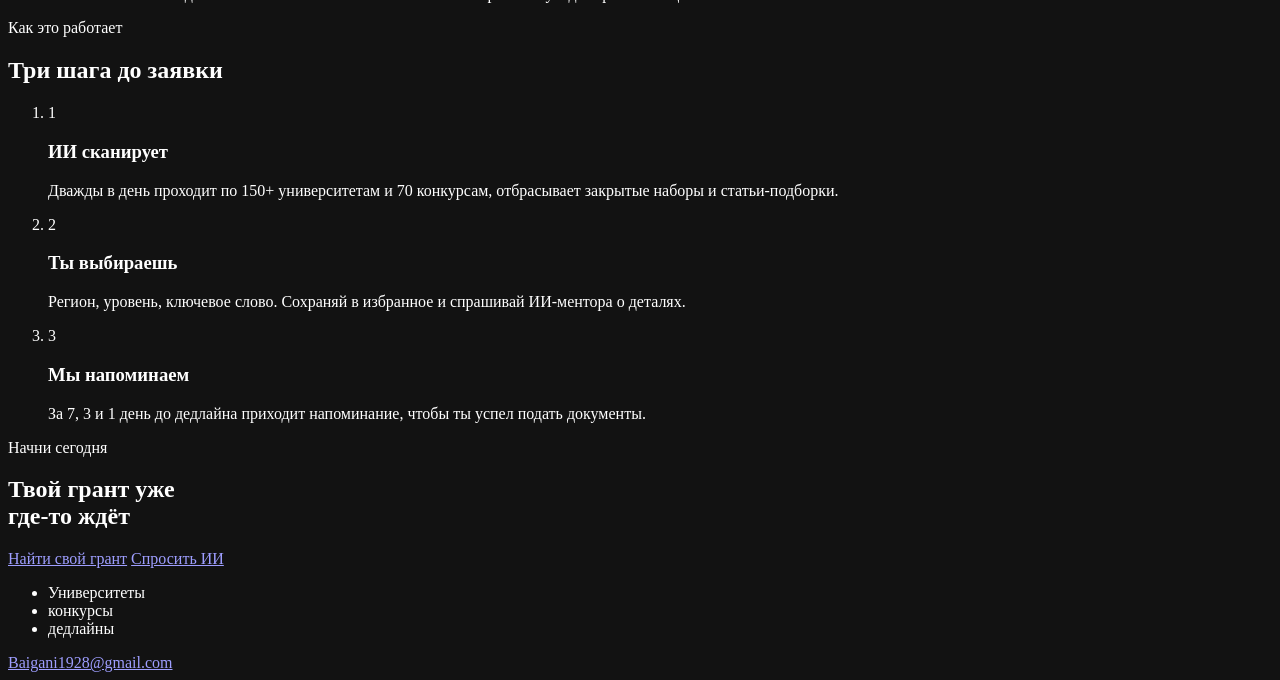
==== commit c8b17c90: "Защита от авто-затемнения браузером, воронка аудитории и последние заходы - Сайт и лендинг объявляют" ====
--- a/website/static/landing/index.html
+++ b/website/static/landing/index.html
@@ -3,6 +3,8 @@
 <head>
 <meta charset="UTF-8">
 <meta name="viewport" content="width=device-width, initial-scale=1.0">
+<meta name="color-scheme" content="dark">
+<meta name="darkreader-lock">
 <title>GrantHub — гранты на учёбу по всему миру</title>
 <meta name="description" content="ИИ-агент, который дважды в день сканирует 150+ университетов и 70 международных конкурсов и находит гранты и стипендии для тебя.">
 <link rel="preconnect" href="https://fonts.googleapis.com">
@@ -18,7 +20,7 @@
     } },
   };
 </script>
-<link rel="stylesheet" href="/static/landing/landing.css?v=7">
+<link rel="stylesheet" href="/static/landing/landing.css?v=8">
 <link rel="icon" href="data:image/svg+xml,<svg xmlns='http://www.w3.org/2000/svg' viewBox='0 0 100 100'><text y='.9em' font-size='90'>🎓</text></svg>">
 </head>
 <body class="bg-ink text-white font-sans antialiased">
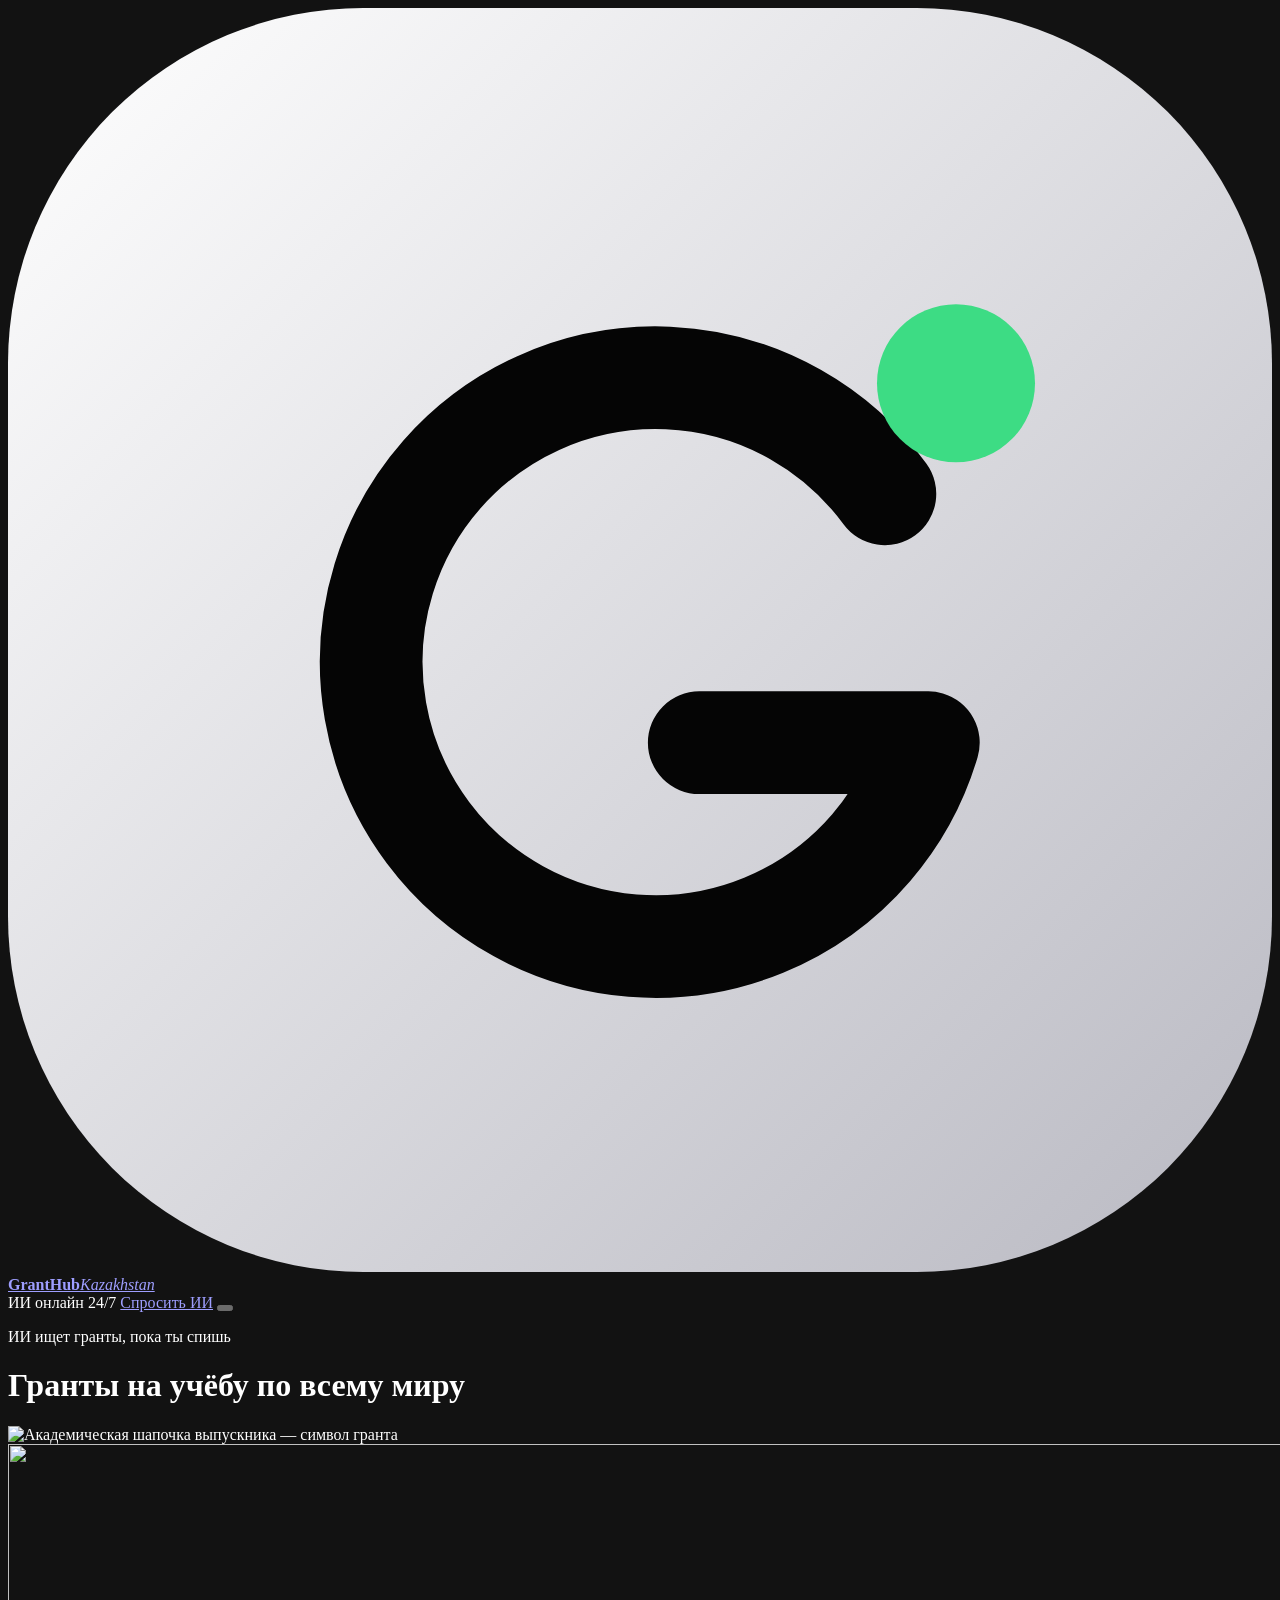
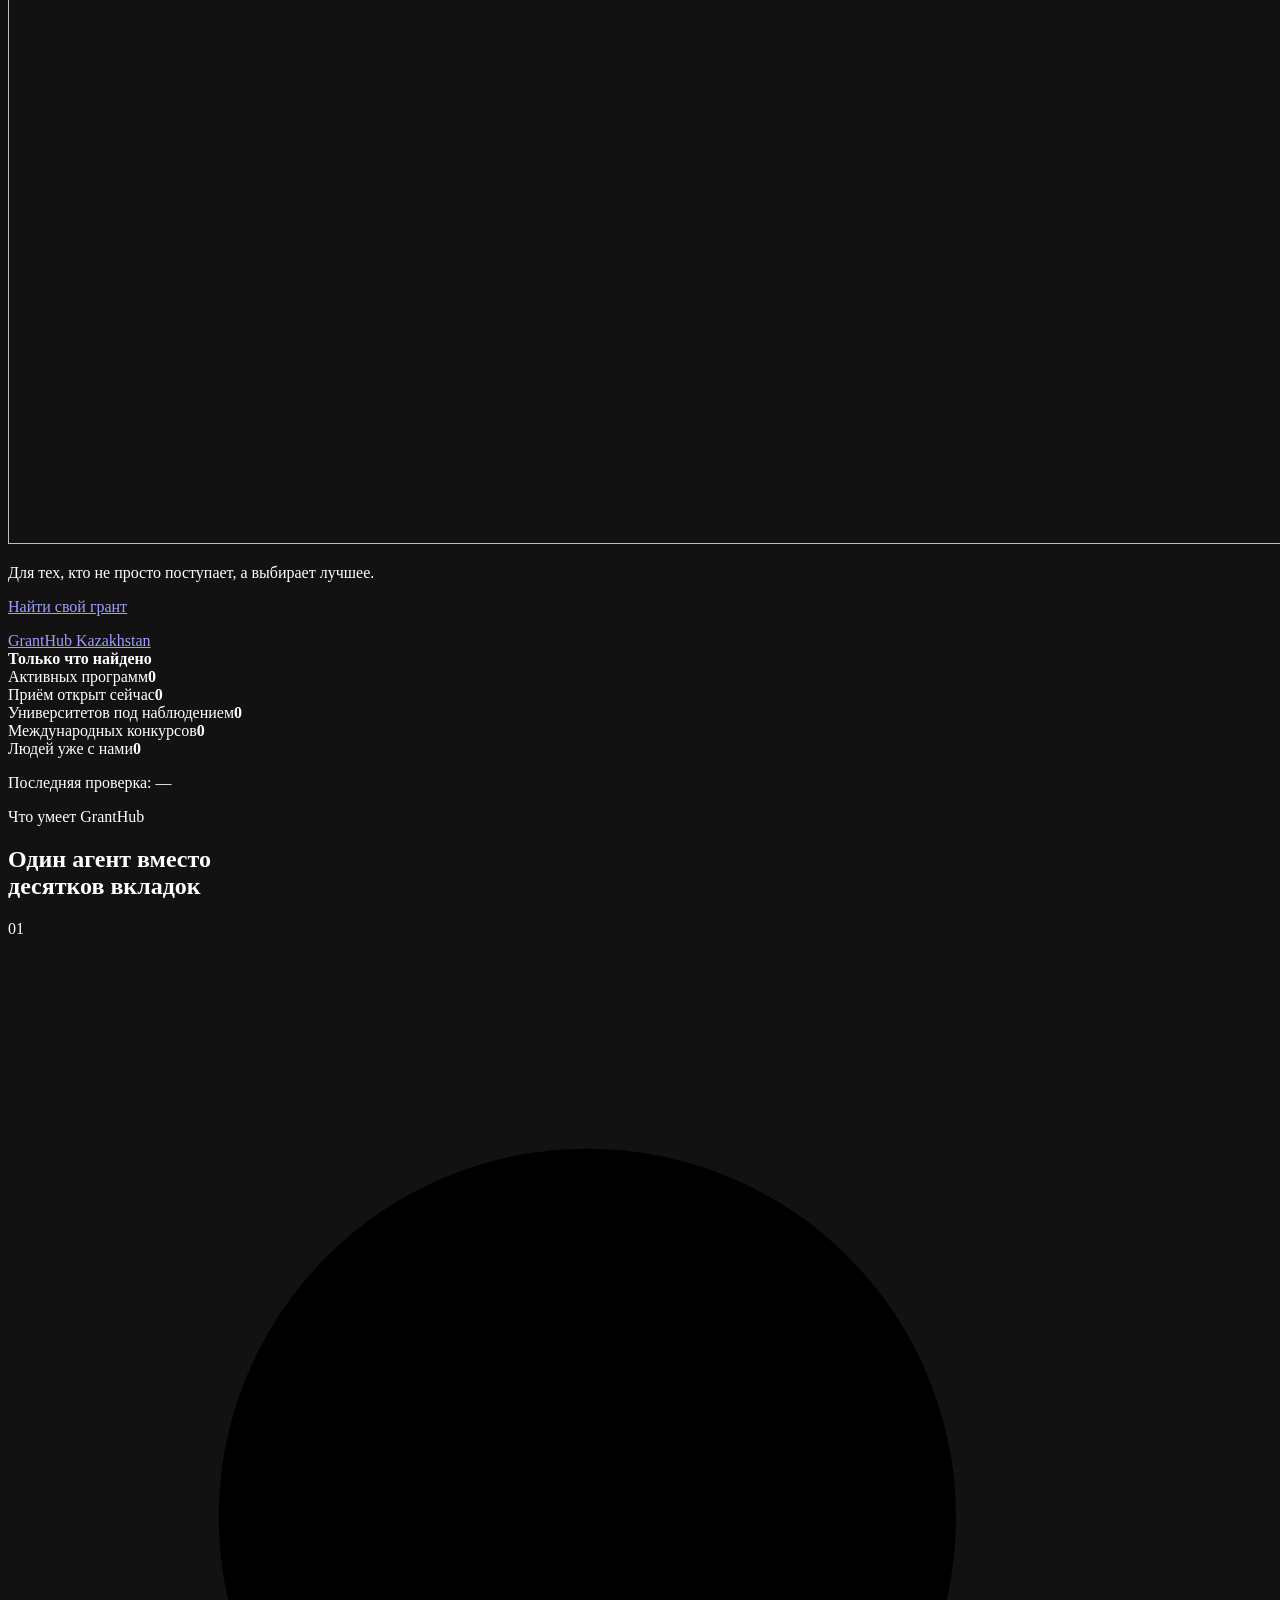
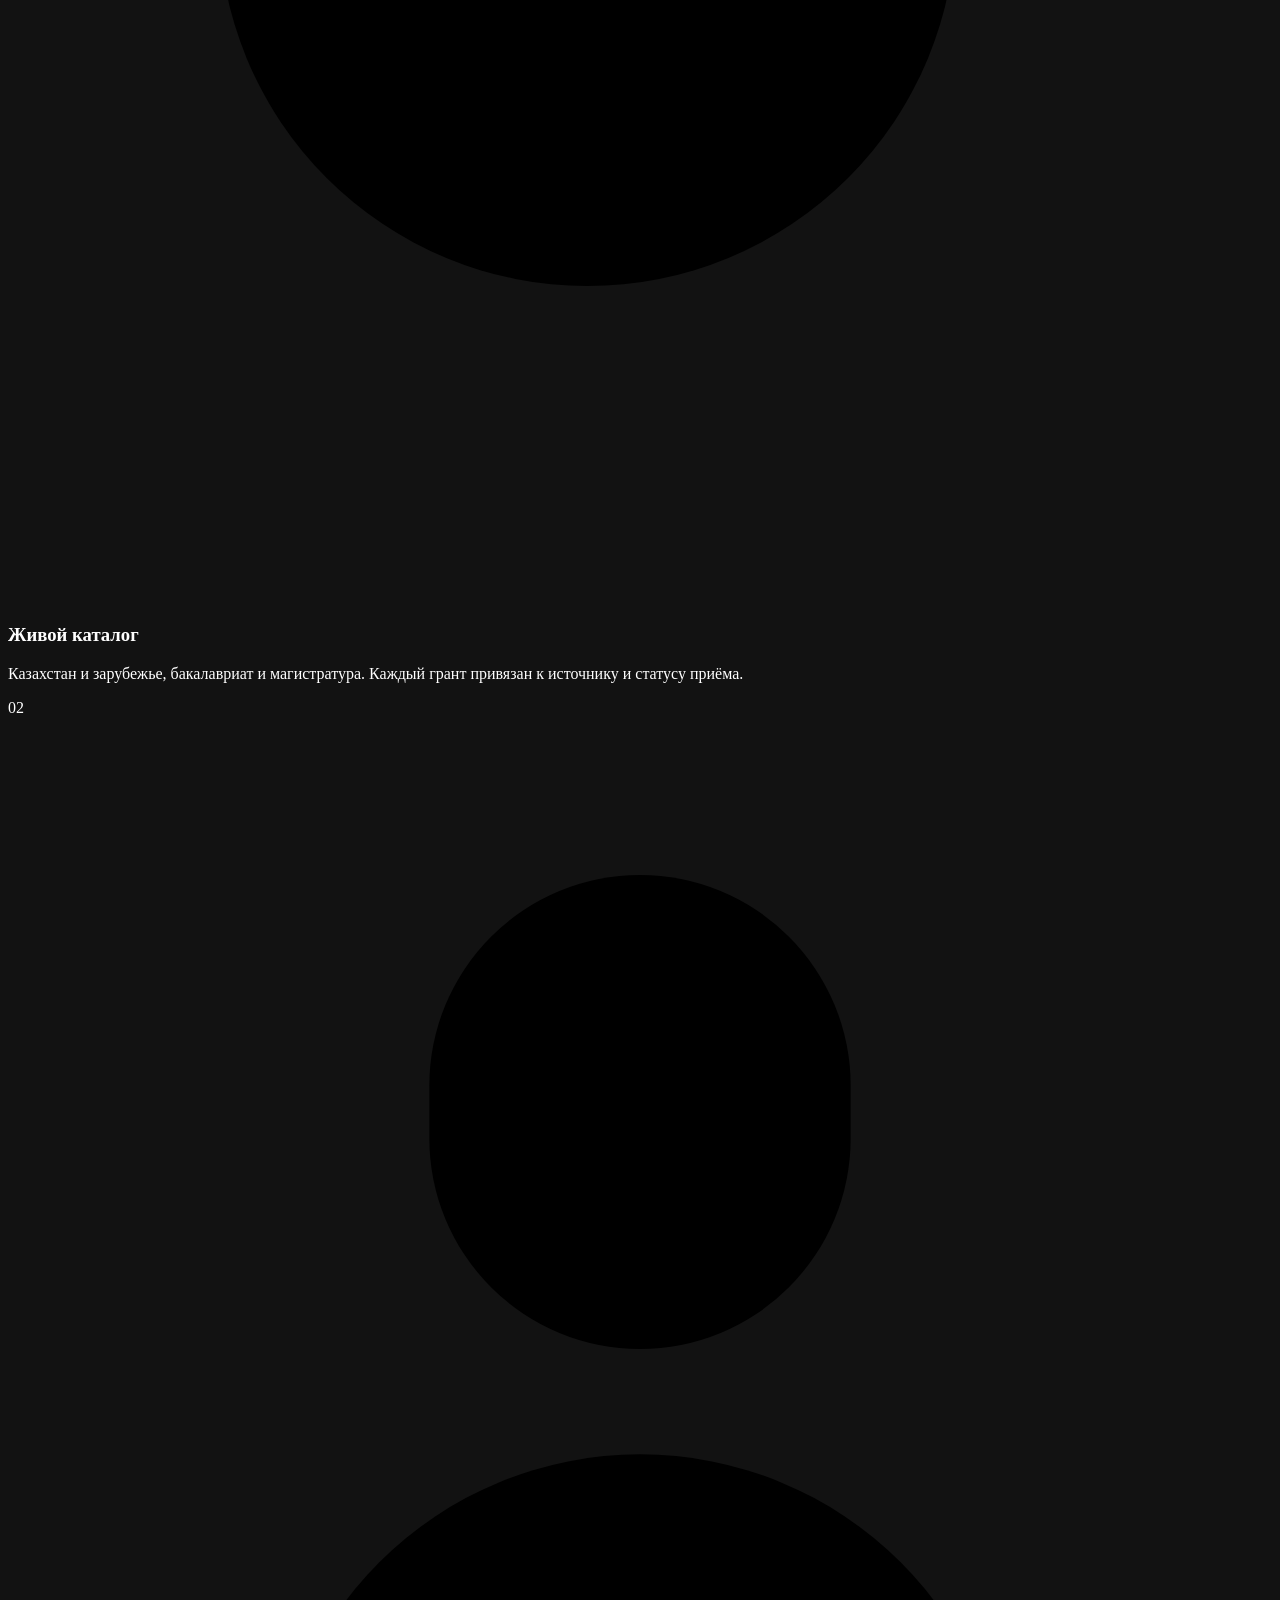
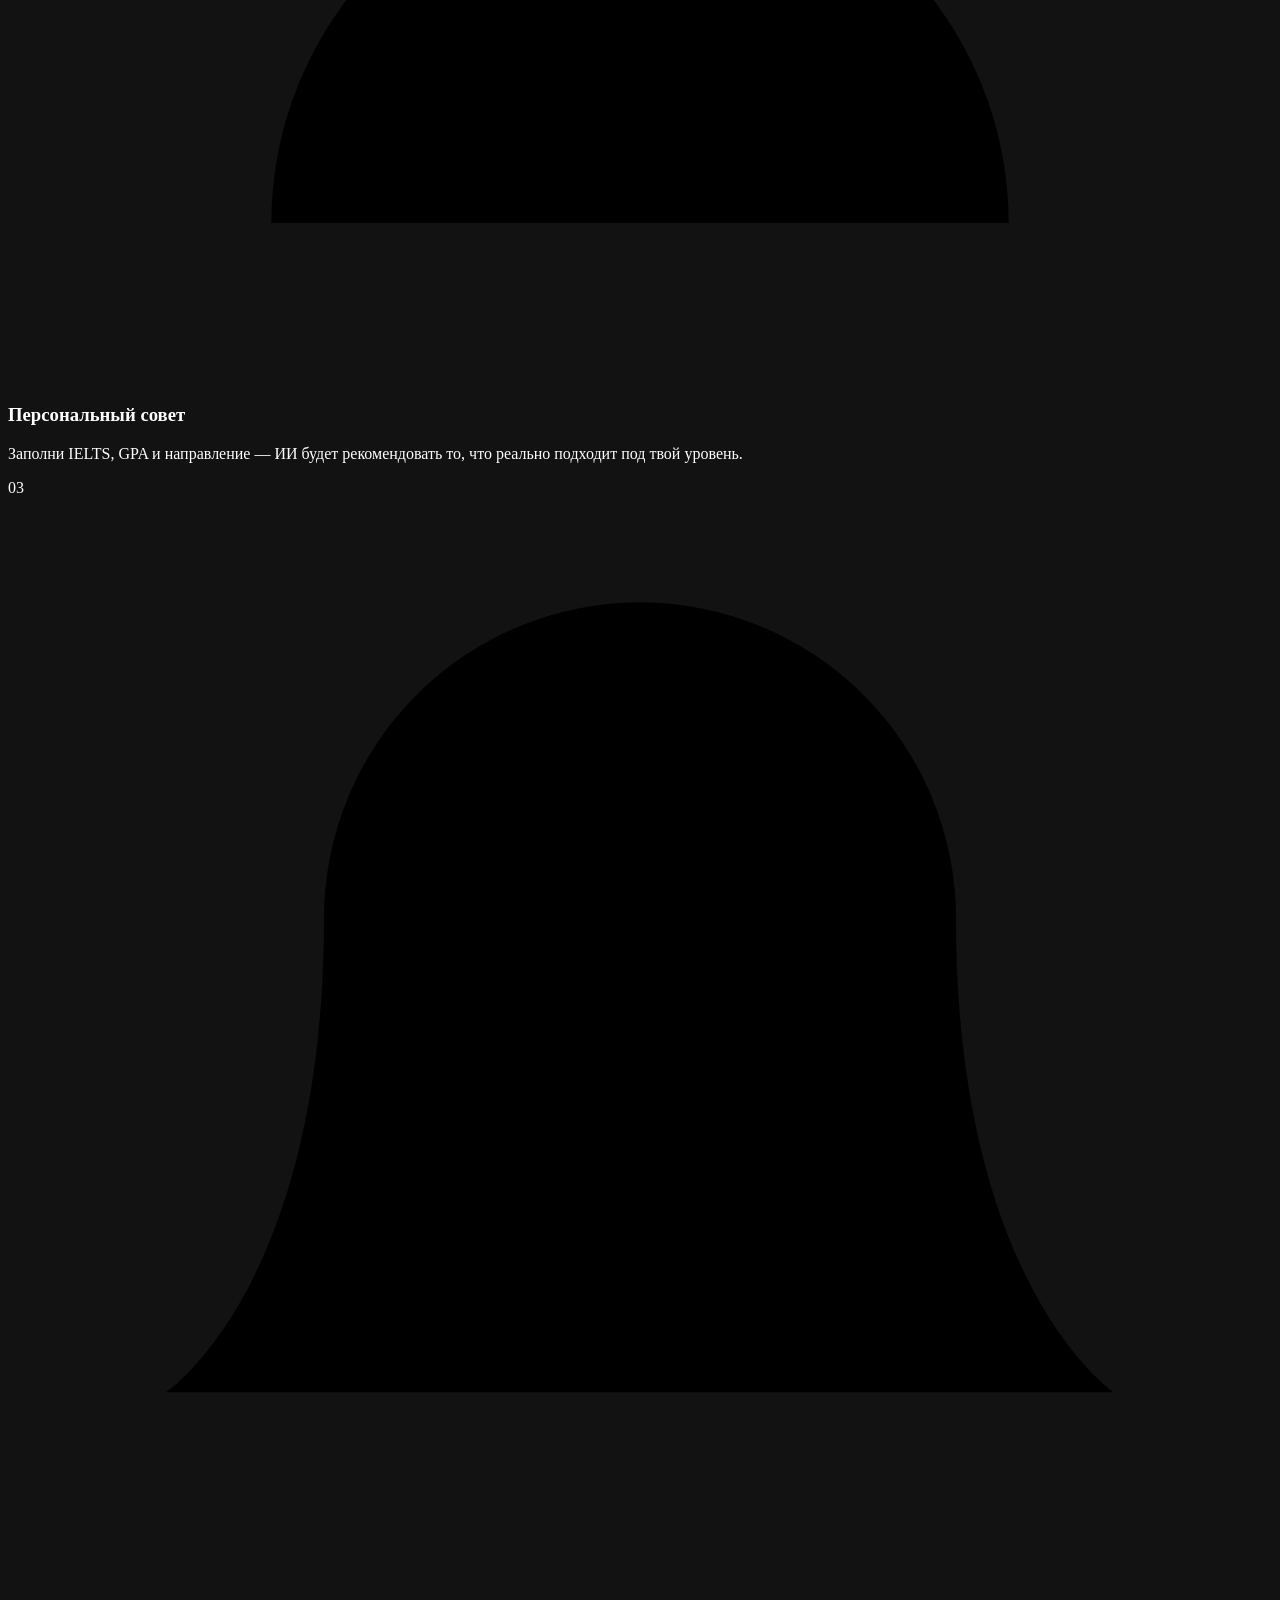
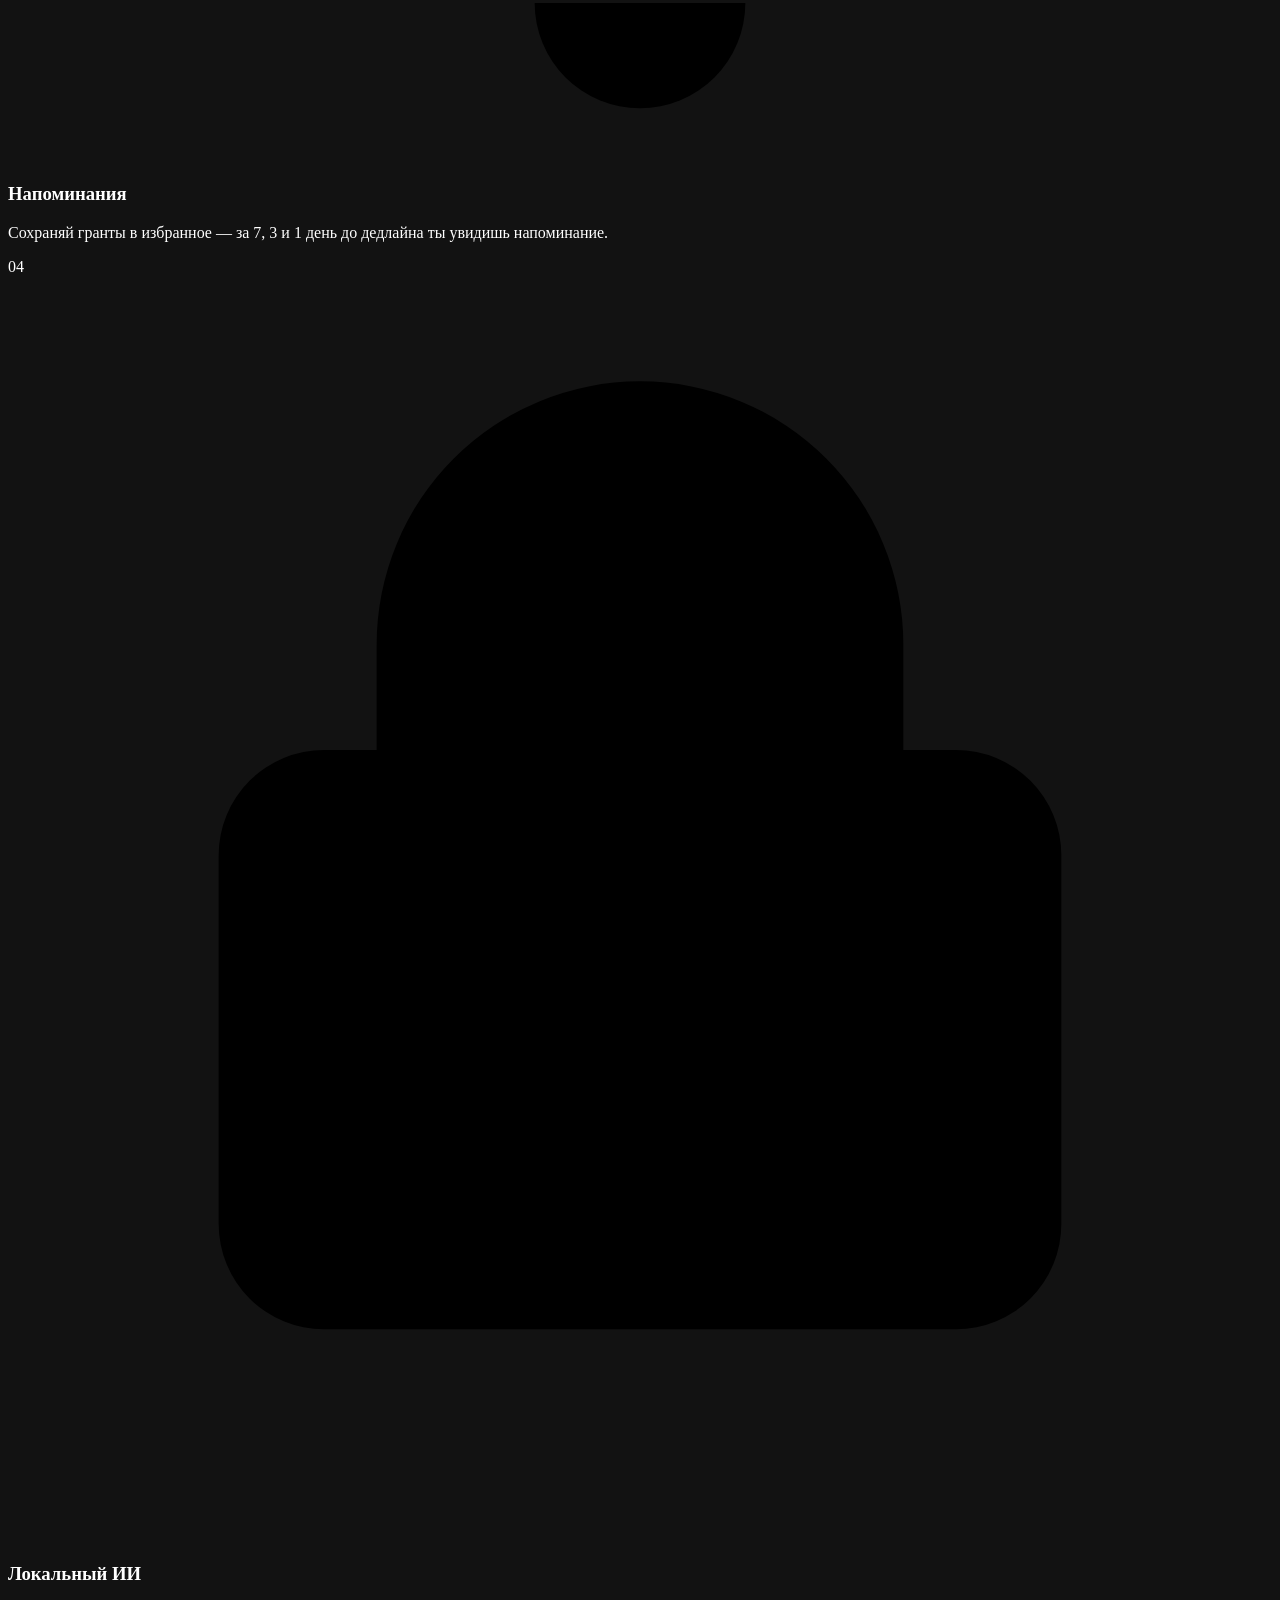
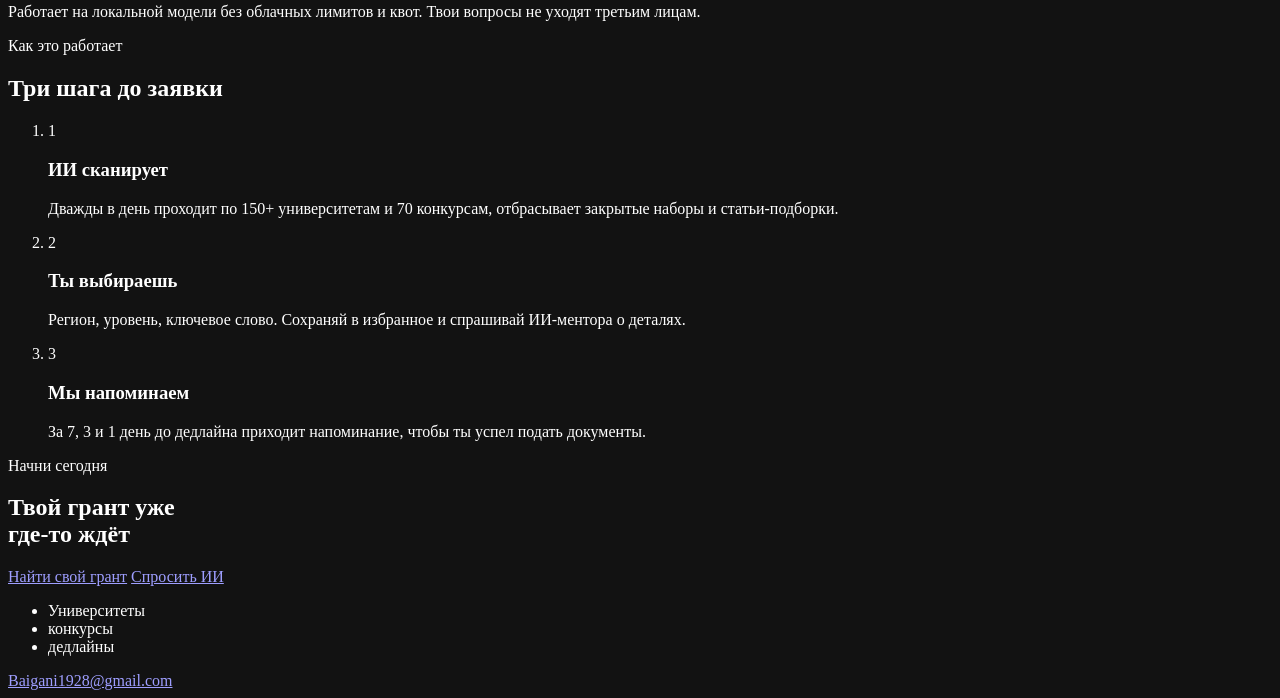
==== commit e108906f: "Публичный счётчик «нас уже N»: лендинг, главная приложения, /start бота - usage_daily: ежедневный сн" ====
--- a/website/static/landing/index.html
+++ b/website/static/landing/index.html
@@ -20,7 +20,7 @@
     } },
   };
 </script>
-<link rel="stylesheet" href="/static/landing/landing.css?v=8">
+<link rel="stylesheet" href="/static/landing/landing.css?v=9">
 <link rel="icon" href="data:image/svg+xml,<svg xmlns='http://www.w3.org/2000/svg' viewBox='0 0 100 100'><text y='.9em' font-size='90'>🎓</text></svg>">
 </head>
 <body class="bg-ink text-white font-sans antialiased">
@@ -122,6 +122,7 @@
       <div class="stat-card rv"><span class="stat-label">Приём открыт сейчас</span><b class="stat-num stat-num--green" data-count="open_now">0</b></div>
       <div class="stat-card rv"><span class="stat-label">Университетов под наблюдением</span><b class="stat-num" data-count="universities">0</b></div>
       <div class="stat-card rv"><span class="stat-label">Международных конкурсов</span><b class="stat-num" data-count="programs">0</b></div>
+      <div class="stat-card rv stat-card--people"><span class="stat-label">Людей уже с нами</span><b class="stat-num stat-num--green" data-count="people">0</b><small class="stat-sub" id="peopleSub"></small></div>
     </div>
     <p class="stats-foot rv" id="statsFoot">Последняя проверка: —</p>
   </div>
@@ -183,7 +184,7 @@
   </div>
 </section>
 
-<script src="/static/i18n.js?v=7"></script>
-<script src="/static/landing/landing.js?v=7"></script>
+<script src="/static/i18n.js?v=8"></script>
+<script src="/static/landing/landing.js?v=8"></script>
 </body>
 </html>
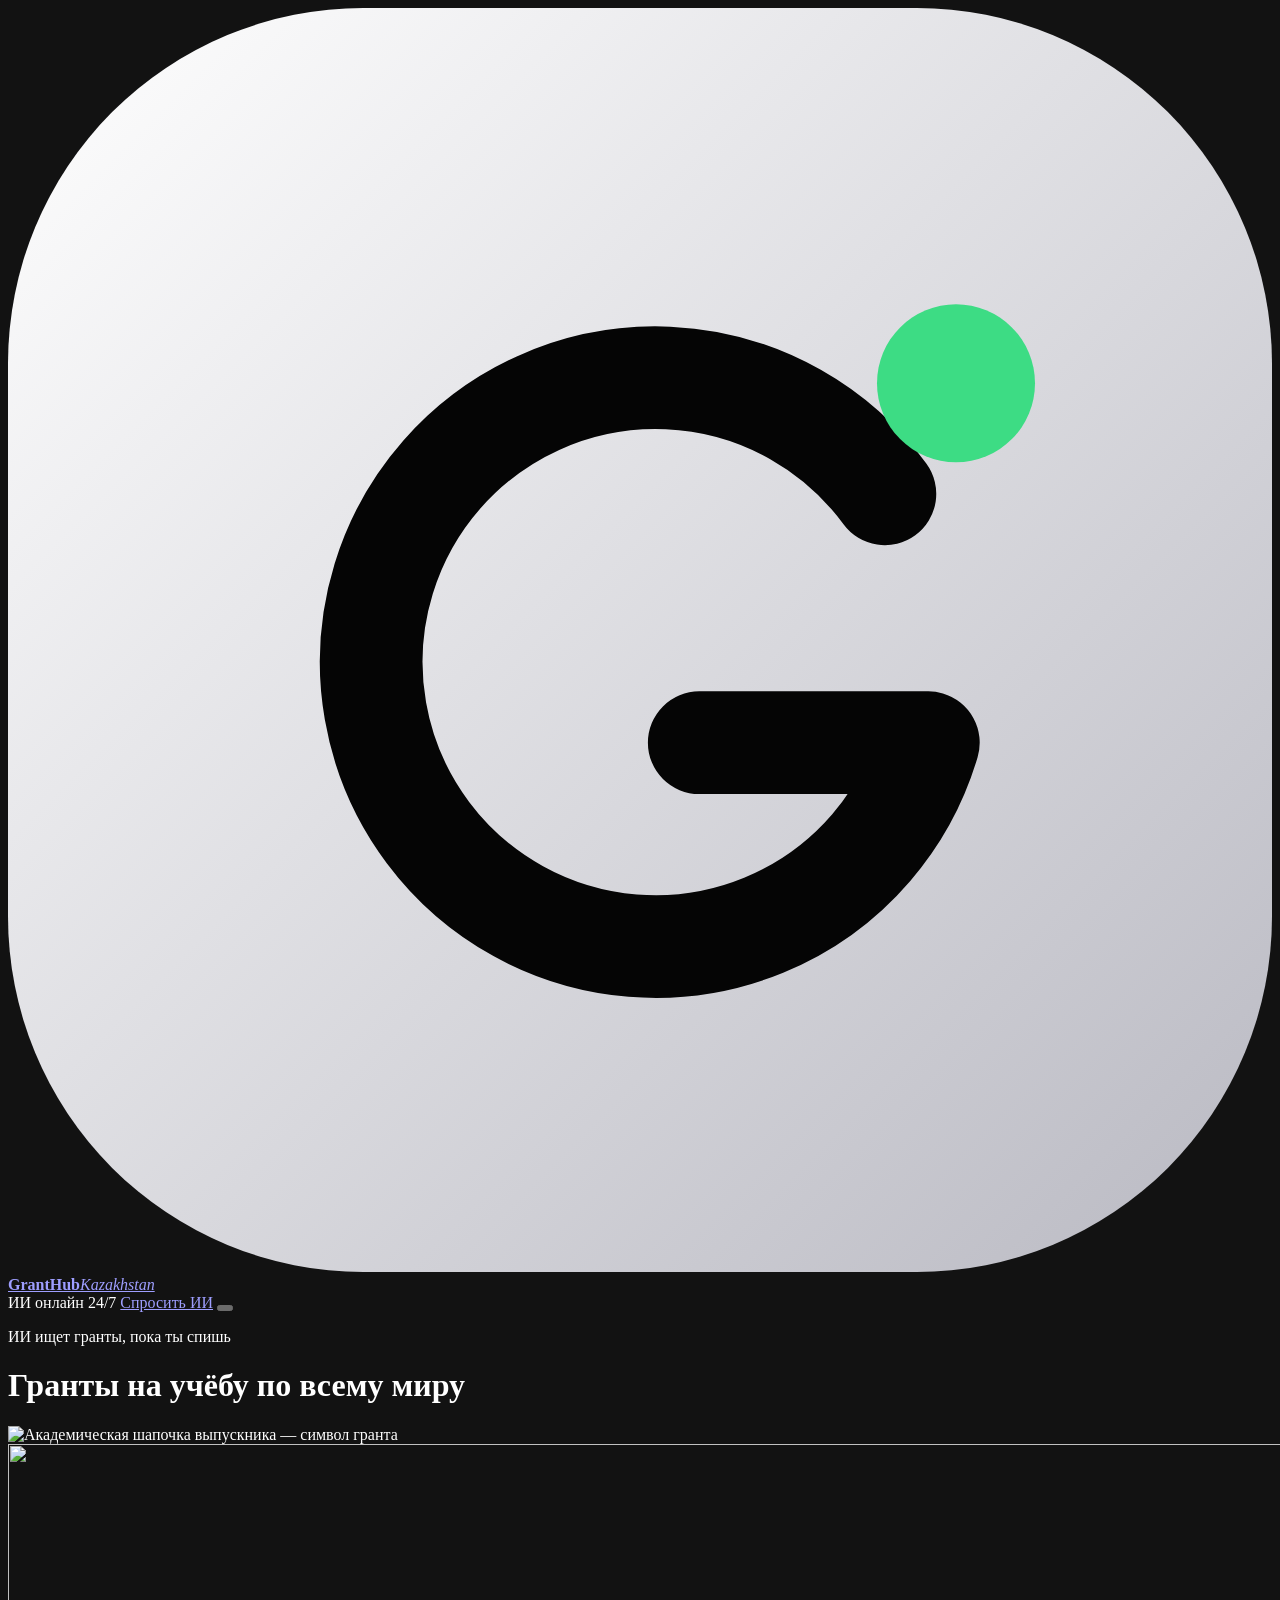
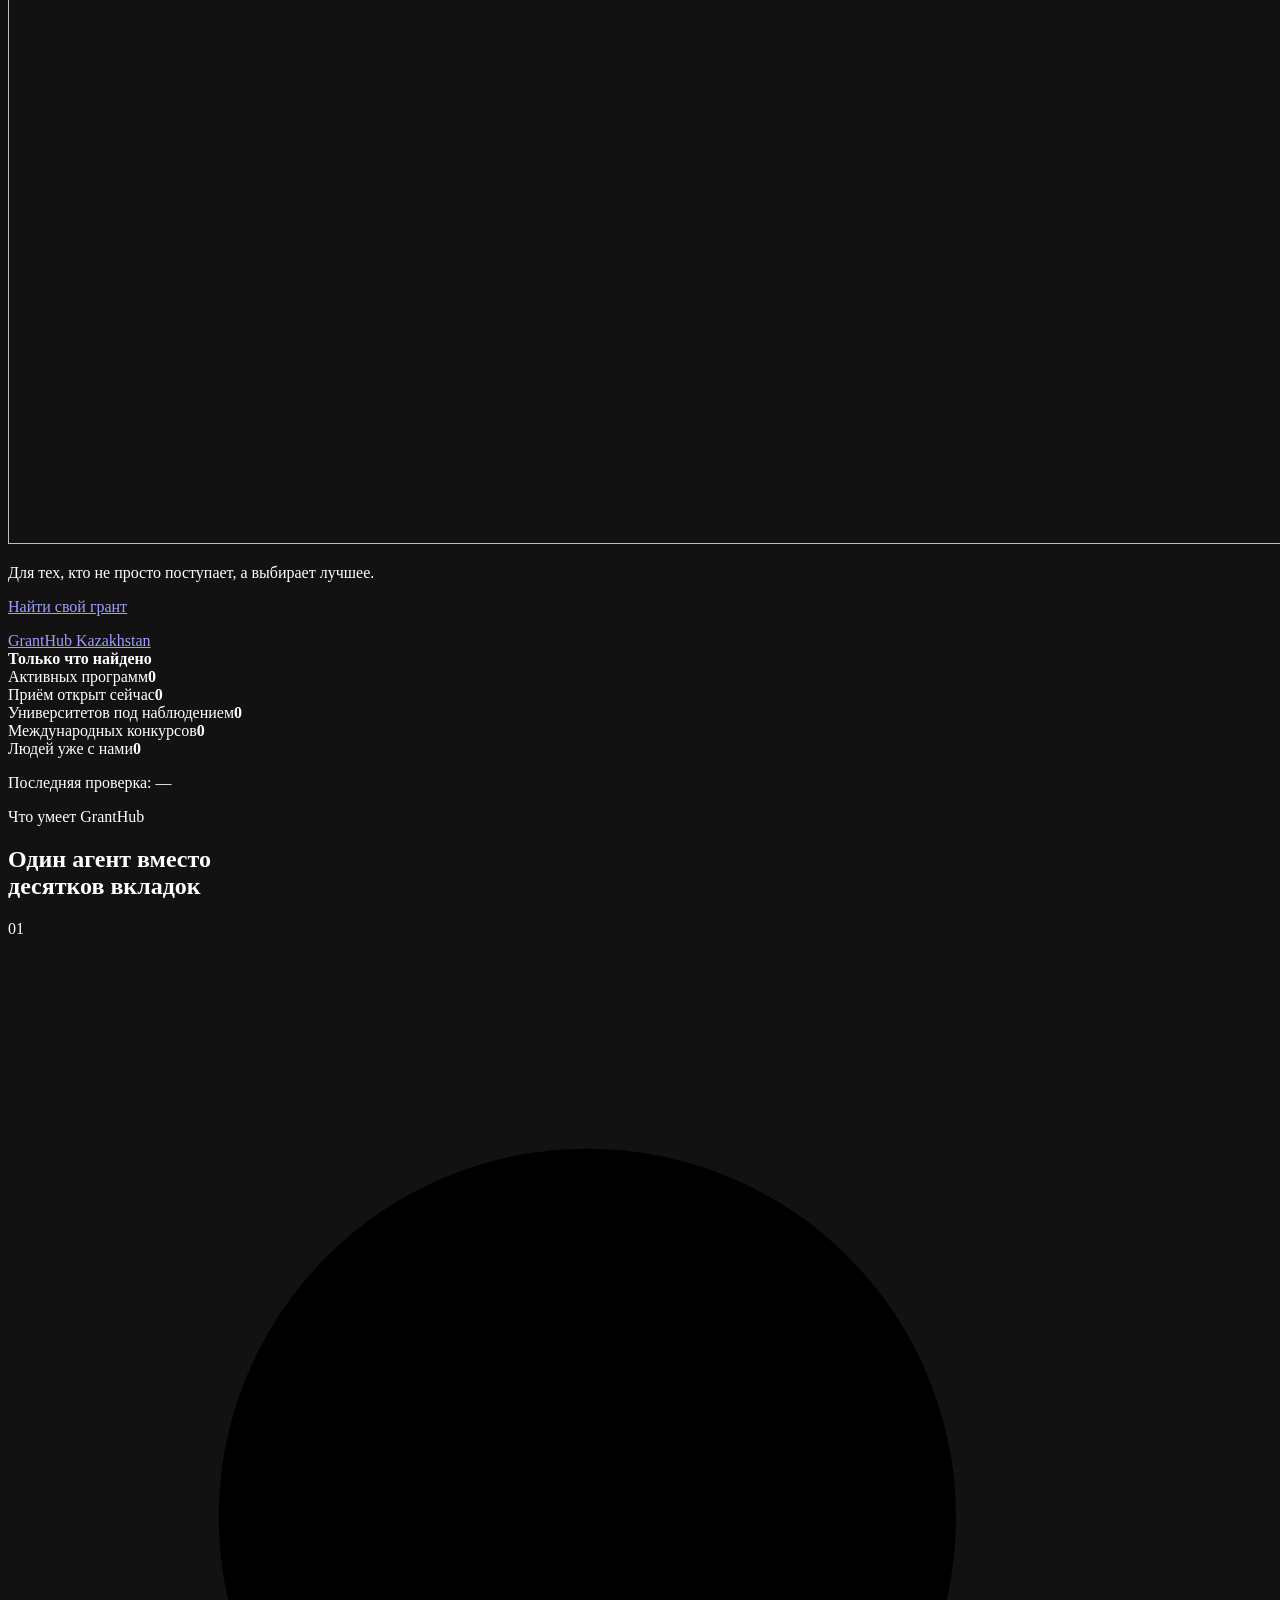
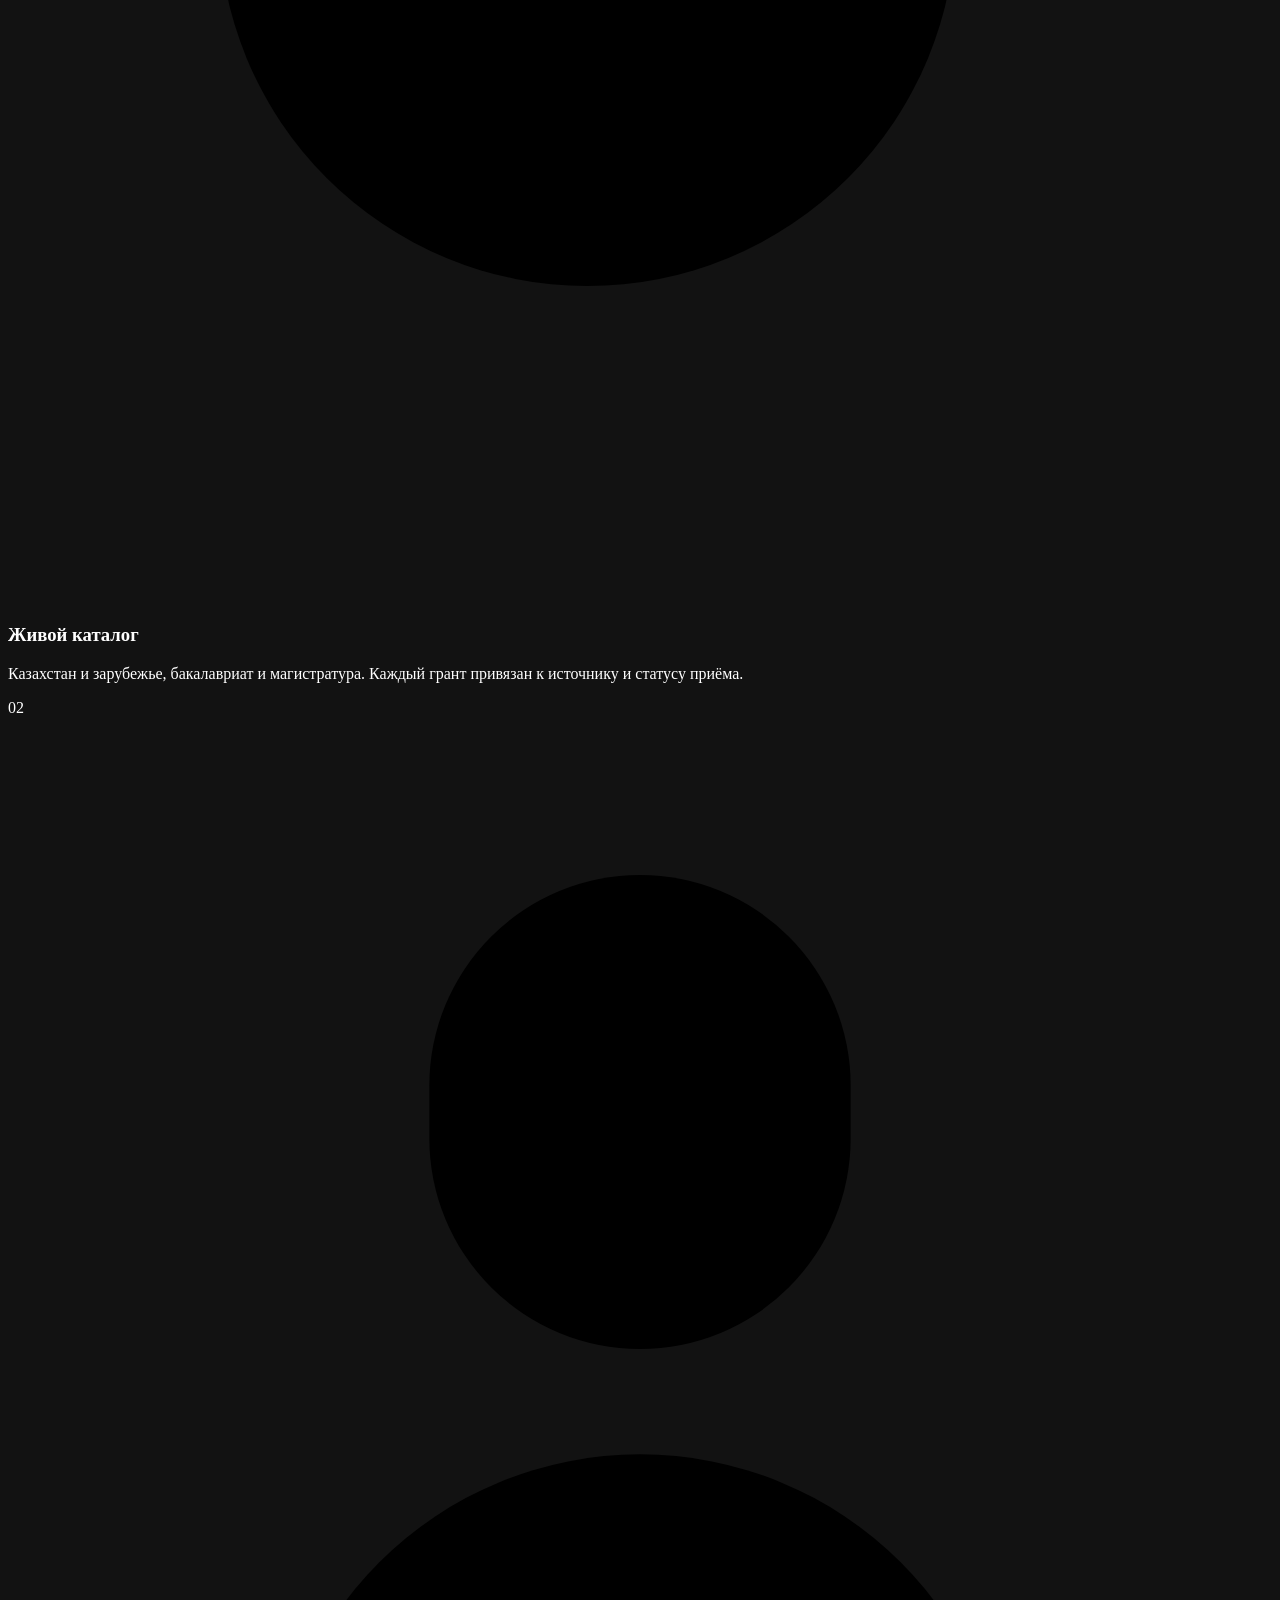
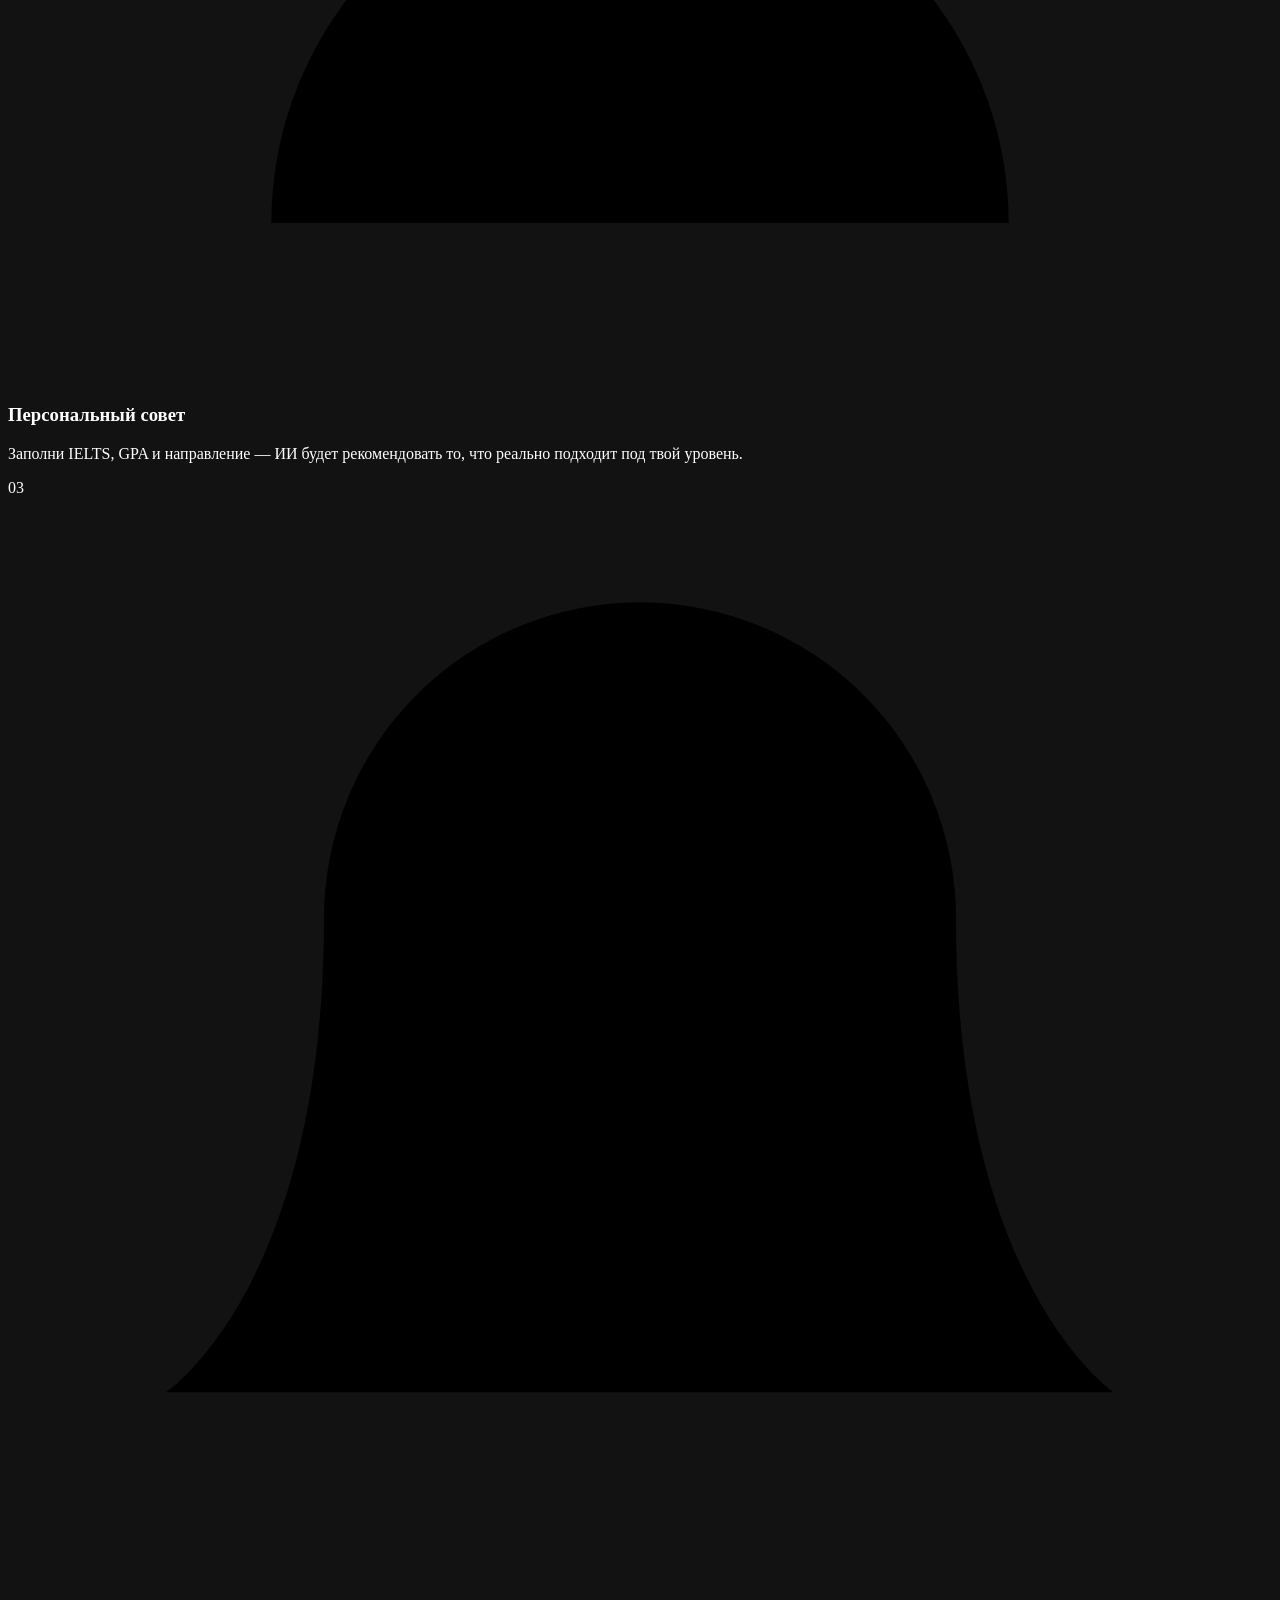
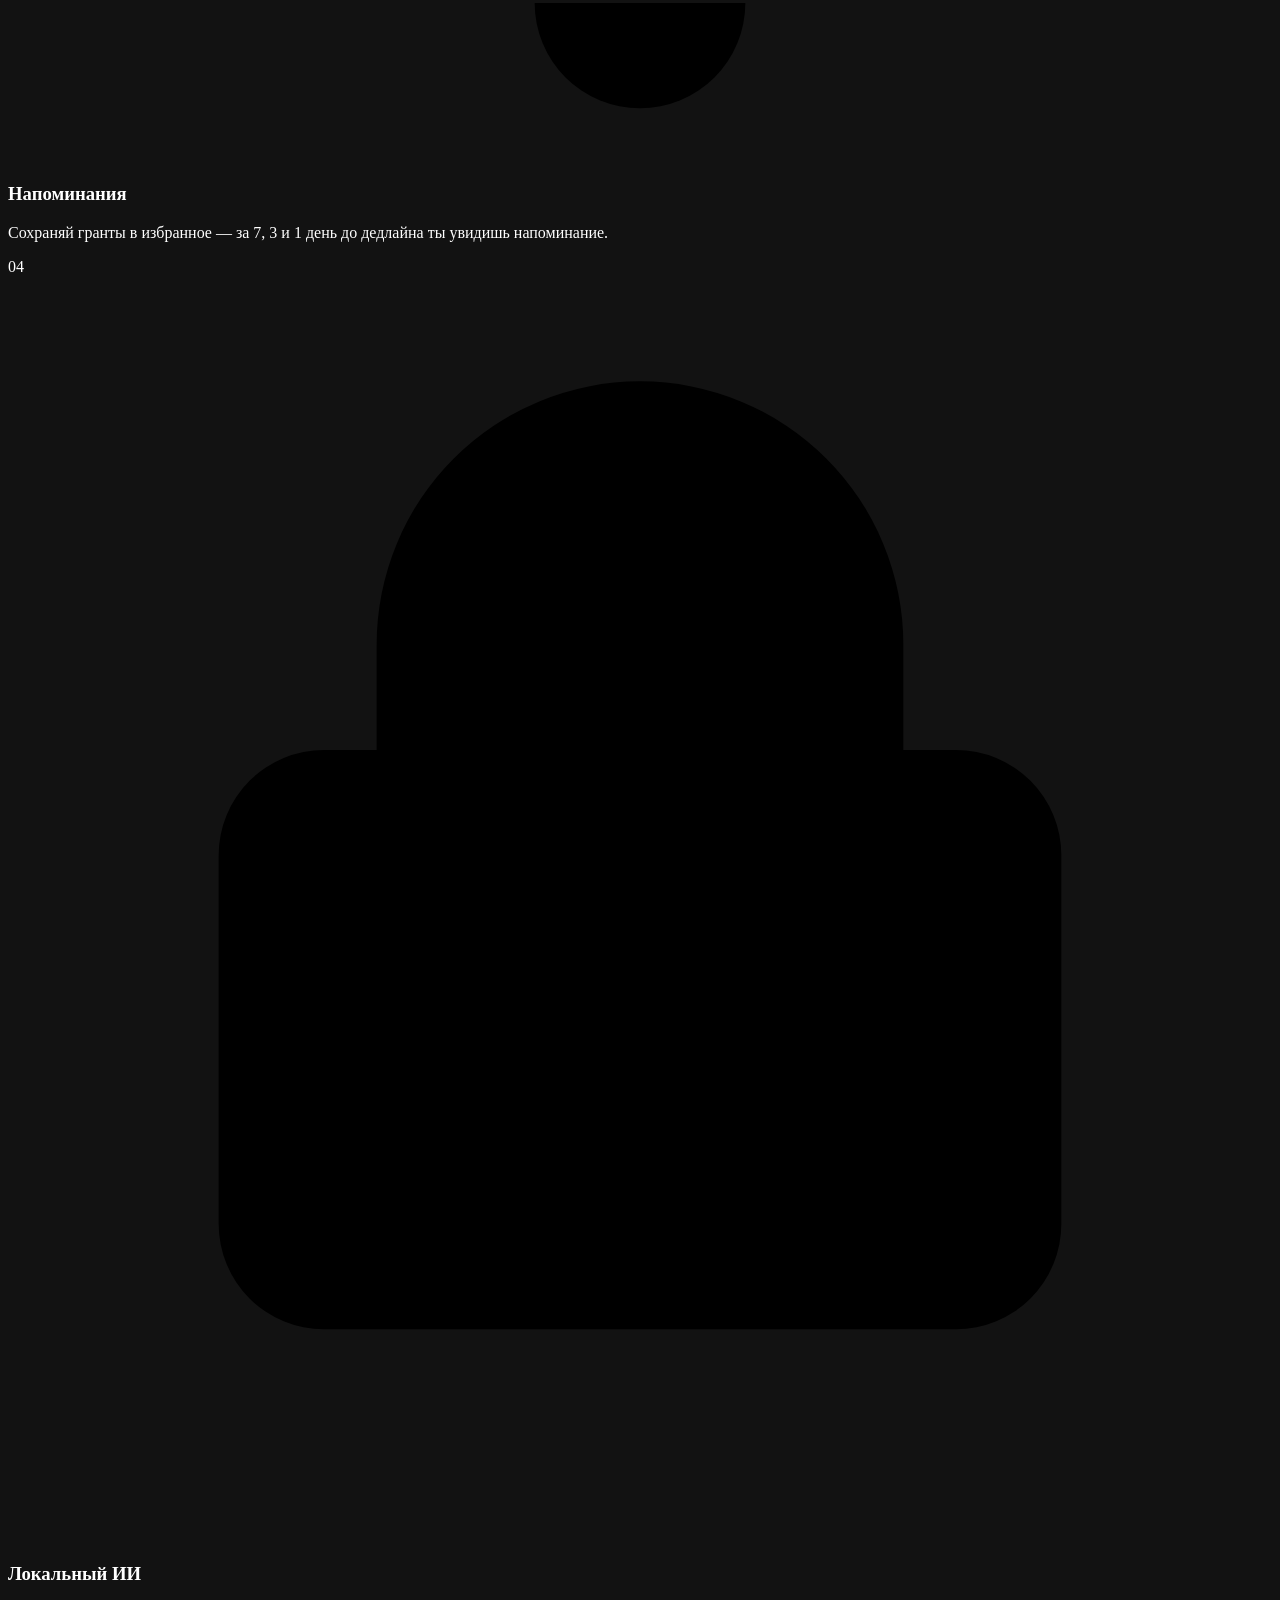
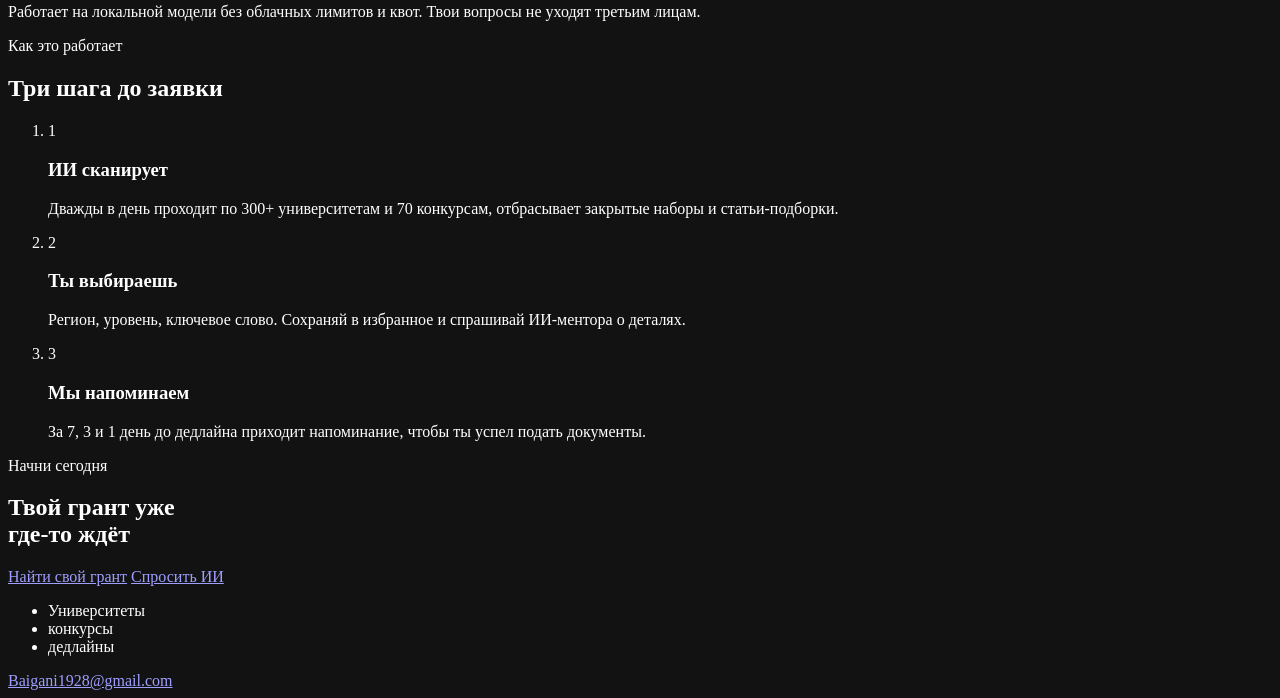
==== commit 6156d3e9: "344 университета, одно «Спросить ИИ» в меню, дайджест, онбординг, CSV аудитории, устойчивый сканер -" ====
--- a/website/static/landing/index.html
+++ b/website/static/landing/index.html
@@ -6,7 +6,7 @@
 <meta name="color-scheme" content="dark">
 <meta name="darkreader-lock">
 <title>GrantHub — гранты на учёбу по всему миру</title>
-<meta name="description" content="ИИ-агент, который дважды в день сканирует 150+ университетов и 70 международных конкурсов и находит гранты и стипендии для тебя.">
+<meta name="description" content="ИИ-агент, который дважды в день сканирует 300+ университетов и 70 международных конкурсов и находит гранты и стипендии для тебя.">
 <link rel="preconnect" href="https://fonts.googleapis.com">
 <link rel="preconnect" href="https://fonts.gstatic.com" crossorigin>
 <link href="https://fonts.googleapis.com/css2?family=Inter:wght@300;400;500&display=swap" rel="stylesheet">
@@ -162,7 +162,7 @@
       <h2 class="sec-title">Три шага до заявки</h2>
     </header>
     <ol class="steps-row">
-      <li class="rv"><span class="step-num">1</span><h3>ИИ сканирует</h3><p>Дважды в день проходит по 150+ университетам и 70 конкурсам, отбрасывает закрытые наборы и статьи-подборки.</p></li>
+      <li class="rv"><span class="step-num">1</span><h3>ИИ сканирует</h3><p>Дважды в день проходит по 300+ университетам и 70 конкурсам, отбрасывает закрытые наборы и статьи-подборки.</p></li>
       <li class="rv"><span class="step-num">2</span><h3>Ты выбираешь</h3><p>Регион, уровень, ключевое слово. Сохраняй в избранное и спрашивай ИИ-ментора о деталях.</p></li>
       <li class="rv"><span class="step-num">3</span><h3>Мы напоминаем</h3><p>За 7, 3 и 1 день до дедлайна приходит напоминание, чтобы ты успел подать документы.</p></li>
     </ol>
